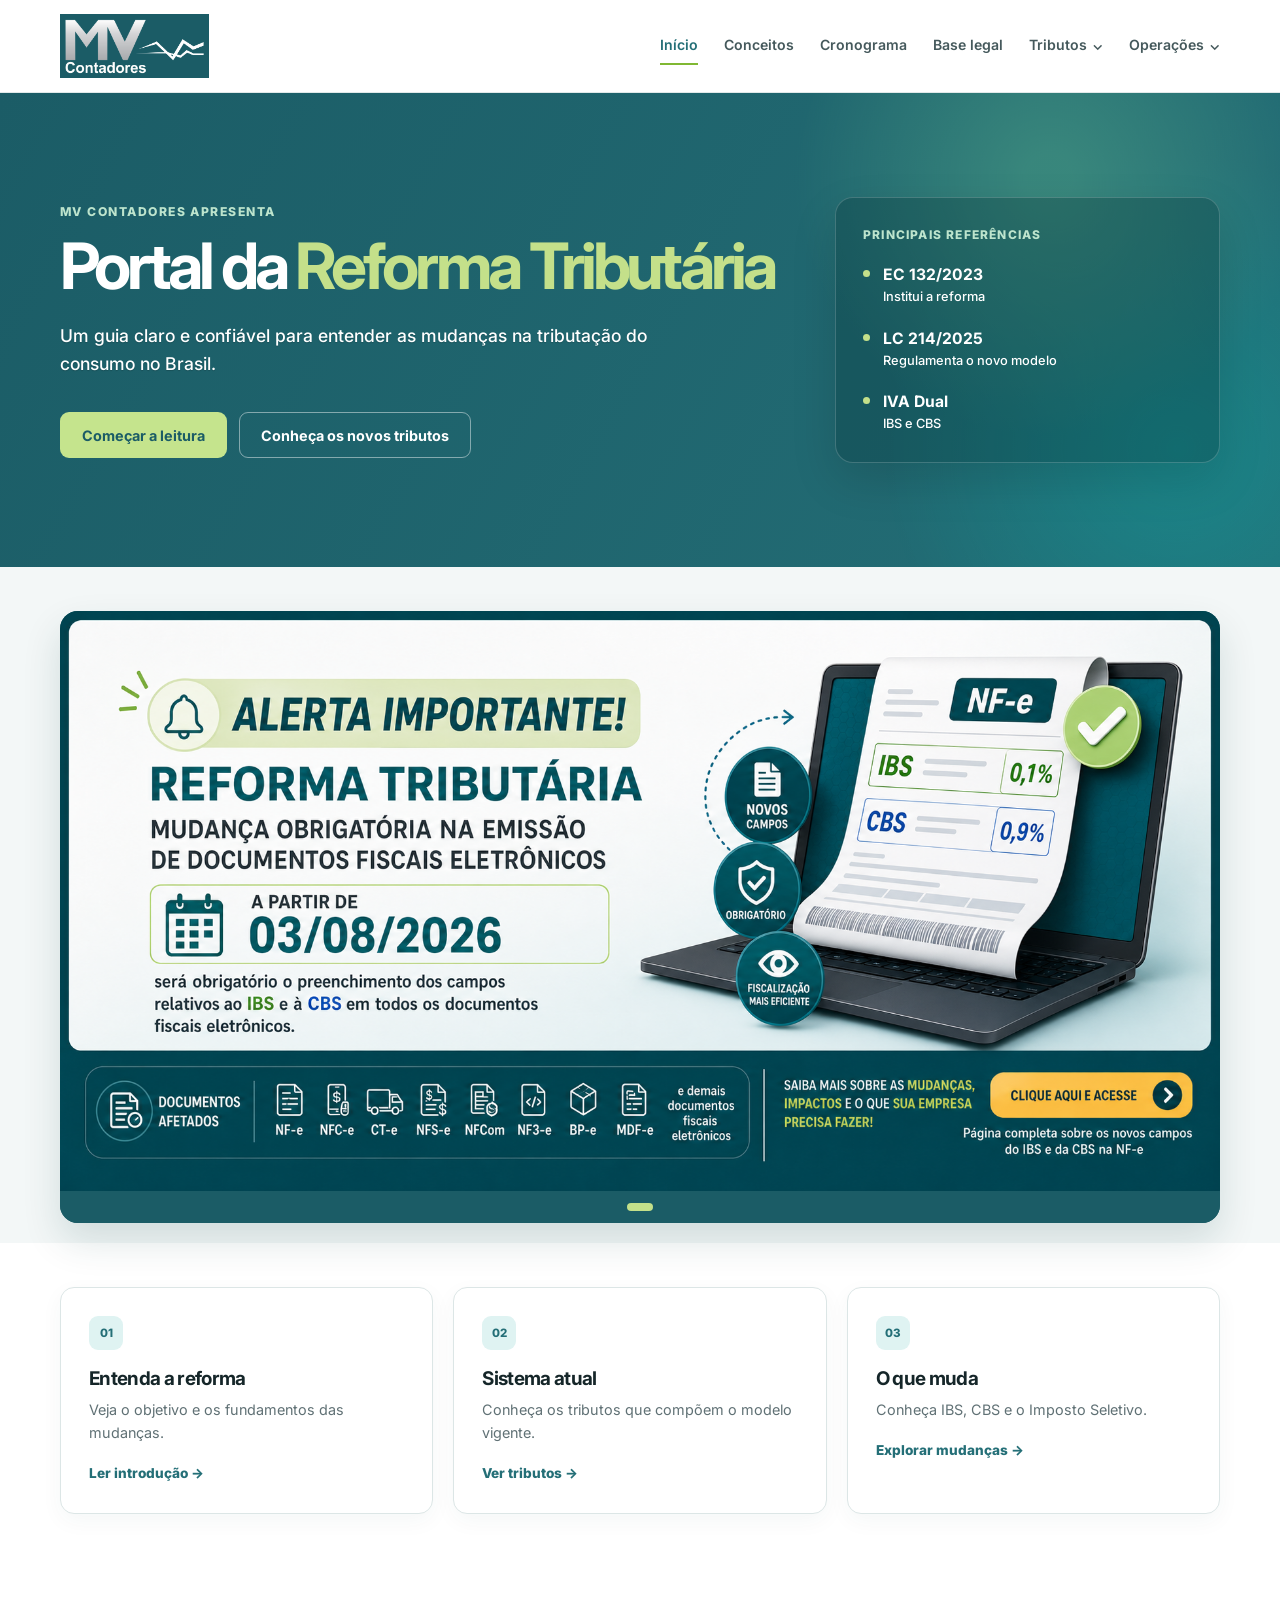
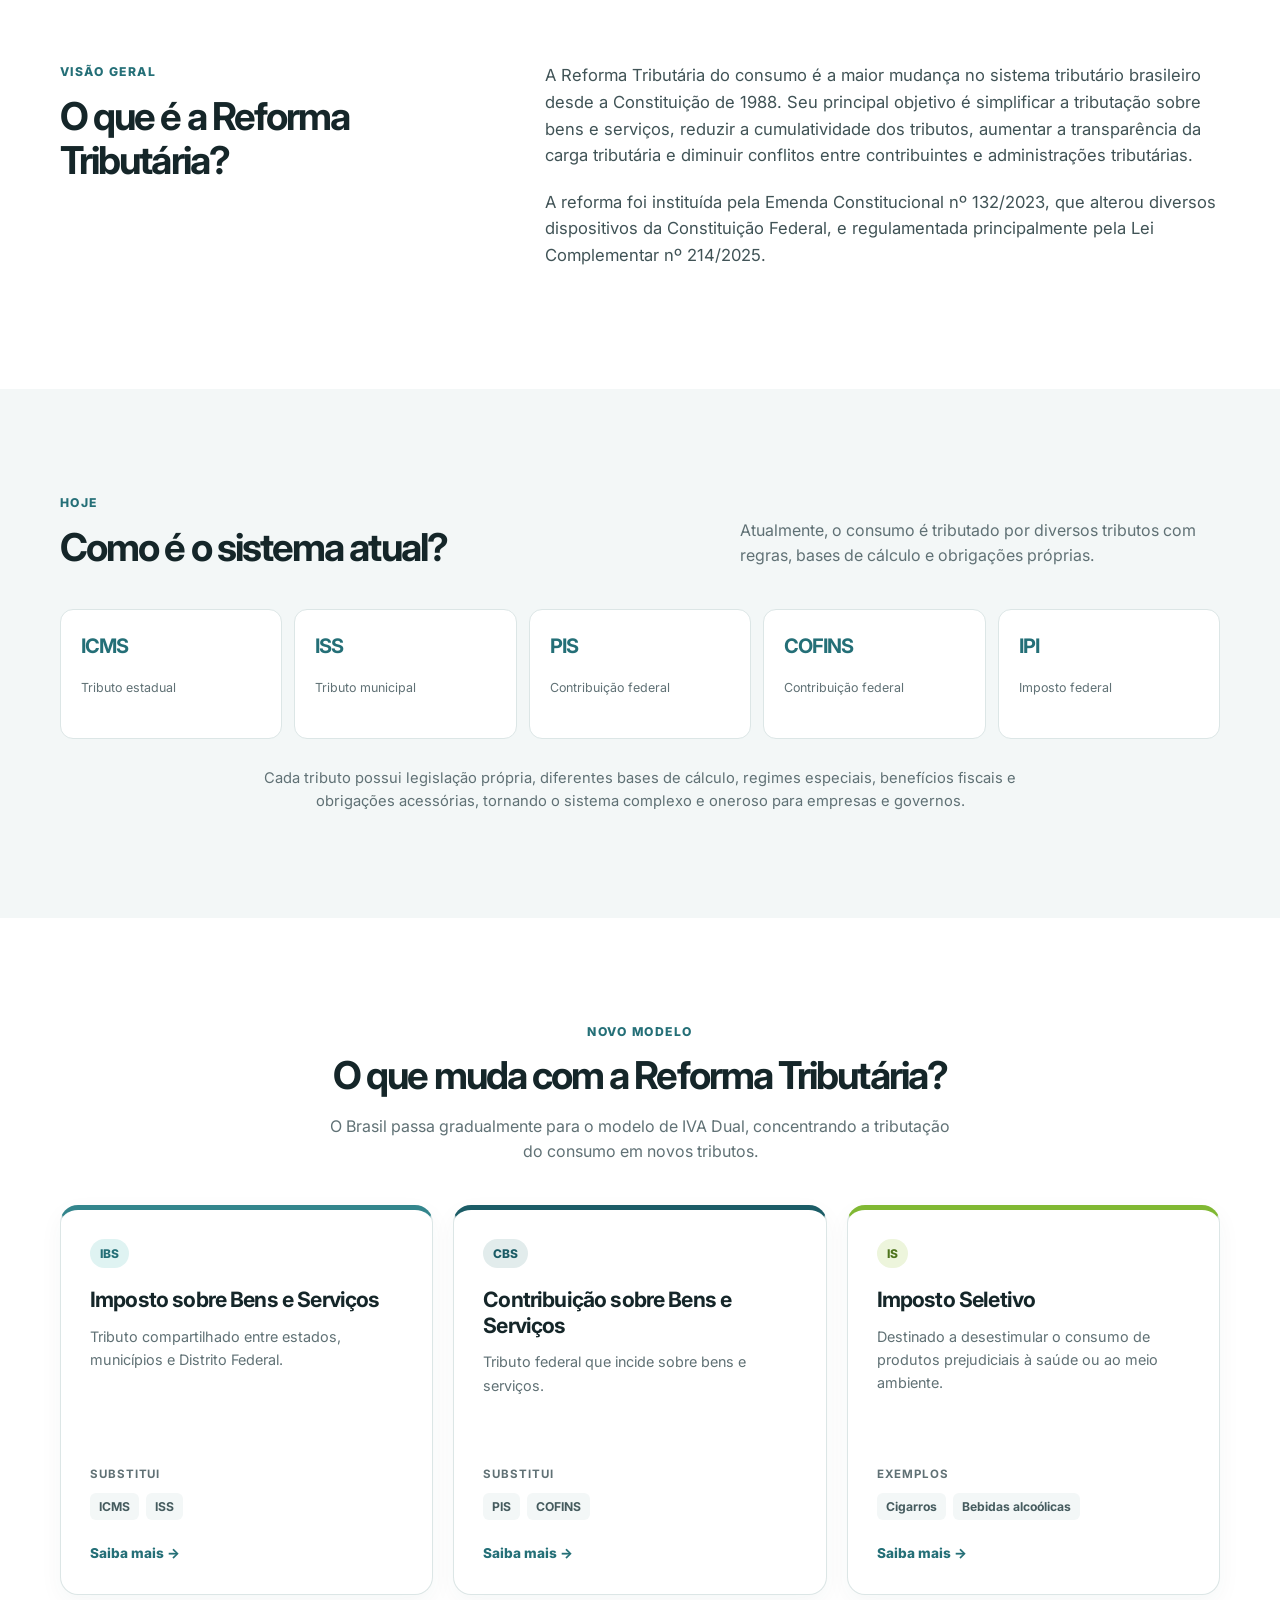
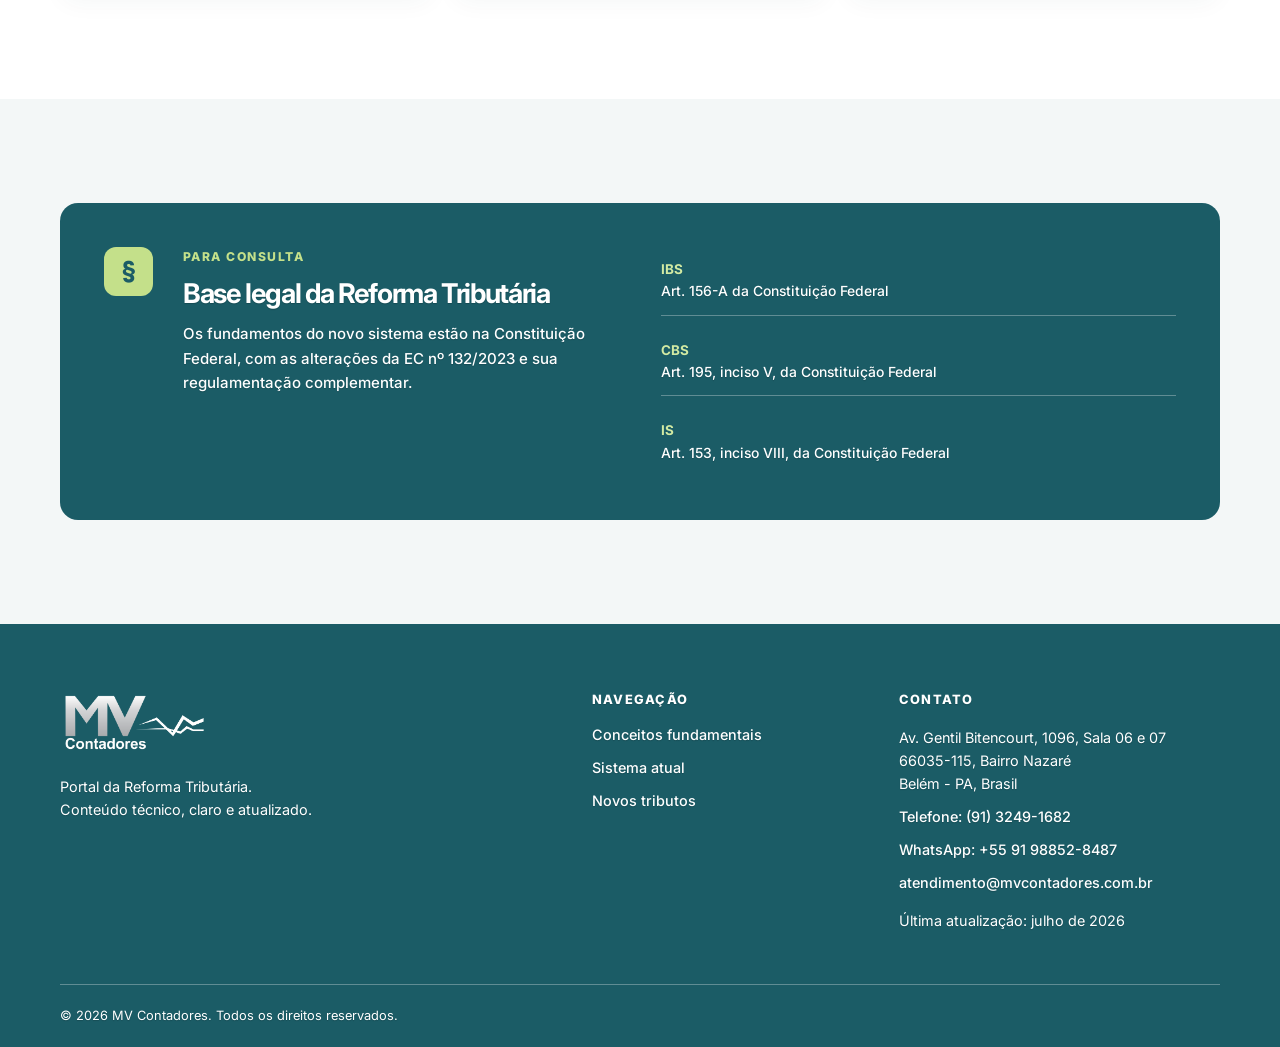
==== index.html @ e7432ac0 "Atualiza página inicial" ====
<!DOCTYPE html>
<html lang="pt-BR">
  <head>
    <meta charset="UTF-8" />
    <meta name="viewport" content="width=device-width, initial-scale=1.0" />
    <meta
      name="description"
      content="Portal da Reforma Tributária da MV Contadores."
    />
    <title>Portal da Reforma Tributária | MV Contadores</title>
    <link rel="preconnect" href="https://fonts.googleapis.com" />
    <link rel="preconnect" href="https://fonts.gstatic.com" crossorigin />
    <link
      href="https://fonts.googleapis.com/css2?family=Inter:wght@400;500;600;700;800&display=swap"
      rel="stylesheet"
    />
    <link rel="stylesheet" href="style.css" />
  </head>
  <body>
    <a class="skip-link" href="#conteudo">Pular para o conteúdo</a>

    <!-- CABEÇALHO: edite os links do menu conforme as páginas do portal. -->
    <header class="site-header">
      <div class="container header-content">
        <a class="brand" href="#inicio" aria-label="MV Contadores - Página inicial">
          <!-- LOGO: arquivo em IMG/logo-escritorio.png. -->
          <img class="brand-logo" src="IMG/logo-escritorio.png" alt="Logo do escritório" onerror="this.style.display='none';this.nextElementSibling.style.display='inline'" />
          <span class="brand-name logo-fallback">Logo do escritório</span>
        </a>

        <button class="menu-toggle" type="button" aria-expanded="false" aria-controls="main-nav">
          <span class="sr-only">Abrir menu</span>
          <span></span><span></span><span></span>
        </button>

        <!-- MENU: os links abaixo apontam para as páginas atuais do Google Sites. -->
        <nav id="main-nav" class="main-nav" aria-label="Navegação principal">
          <a class="active" href="https://sites.google.com/mvcontadores.com.br/mvreformatributria/in%C3%ADcio">Início</a>
          <a href="https://sites.google.com/mvcontadores.com.br/mvreformatributria/conceitos-fundamentais">Conceitos</a>
          <a href="https://sites.google.com/mvcontadores.com.br/mvreformatributria/cronograma-da-reforma-tribut%C3%A1ria">Cronograma</a>
          <a href="https://sites.google.com/mvcontadores.com.br/mvreformatributria/base-legal-da-reforma-tribut%C3%A1ria">Base legal</a>
          <details class="nav-dropdown">
            <summary>Tributos</summary>
            <div class="dropdown-menu">
              <a href="https://sites.google.com/mvcontadores.com.br/mvreformatributria/ibs">IBS</a>
              <a href="https://sites.google.com/mvcontadores.com.br/mvreformatributria/cbs">CBS</a>
              <a href="https://sites.google.com/mvcontadores.com.br/mvreformatributria/is">IS</a>
              <a href="https://sites.google.com/mvcontadores.com.br/mvreformatributria/base-de-c%C3%A1lculo-do-ibs-e-da-cbs">Base de cálculo</a>
              <a href="https://sites.google.com/mvcontadores.com.br/mvreformatributria/incid%C3%AAncia-e-n%C3%A3o-incid%C3%AAncia">Incidência e não incidência</a>
            </div>
          </details>
          <details class="nav-dropdown">
            <summary>Operações</summary>
            <div class="dropdown-menu">
              <a href="https://sites.google.com/mvcontadores.com.br/mvreformatributria/split-payment">Split Payment</a>
              <a href="https://sites.google.com/mvcontadores.com.br/mvreformatributria/regras-operacionais-especiais">Regras operacionais especiais</a>
              <a href="https://sites.google.com/mvcontadores.com.br/mvreformatributria/regimes-diferenciados">Regimes diferenciados</a>
              <a href="https://sites.google.com/mvcontadores.com.br/mvreformatributria/novos-elementos-nf-e">Novos elementos NF-e</a>
            </div>
          </details>
        </nav>
      </div>
    </header>

    <main id="conteudo">
      <!-- HERO: título, chamada e botões podem ser alterados aqui. -->
      <section id="inicio" class="hero">
        <div class="container hero-grid">
          <div class="hero-copy">
            <p class="eyebrow">MV Contadores apresenta</p>
            <h1>Portal da <span>Reforma Tributária</span></h1>
            <p class="hero-text">
              Um guia claro e confiável para entender as mudanças na tributação do consumo no Brasil.
            </p>
            <div class="hero-actions">
              <a class="button button-primary" href="#reforma">Começar a leitura</a>
              <a class="button button-secondary" href="#mudancas">Conheça os novos tributos</a>
            </div>
          </div>
          <aside class="hero-panel" aria-label="Informações principais">
            <p class="panel-label">Principais referências</p>
            <div class="reference-list">
              <a class="reference-item" href="https://www.planalto.gov.br/ccivil_03/constituicao/emendas/emc/emc132.htm" target="_blank" rel="noopener noreferrer"><span class="reference-dot"></span><strong>EC 132/2023</strong><small>Institui a reforma</small></a>
              <a class="reference-item" href="https://www.planalto.gov.br/ccivil_03/leis/lcp/lcp214.htm" target="_blank" rel="noopener noreferrer"><span class="reference-dot"></span><strong>LC 214/2025</strong><small>Regulamenta o novo modelo</small></a>
              <div><span class="reference-dot"></span><strong>IVA Dual</strong><small>IBS e CBS</small></div>
            </div>
          </aside>
        </div>
      </section>

      <!-- BANNERS: para adicionar um novo banner, copie o bloco .carousel-slide abaixo. -->
      <section class="banner-section" aria-label="Destaques do portal">
        <div class="container">
          <div class="banner-carousel" data-carousel>
            <div class="carousel-track">
              <a class="carousel-slide is-active" href="https://sites.google.com/mvcontadores.com.br/mvreformatributria/novos-elementos-nf-e" aria-label="Saiba mais sobre os novos elementos da NF-e">
                <img src="IMG/AlertaNFE.png" alt="Alerta importante: mudança obrigatória na emissão de documentos fiscais eletrônicos a partir de 3 de agosto de 2026." />
              </a>
            </div>
            <div class="carousel-controls" aria-label="Navegação dos banners">
              <button class="carousel-dot is-active" type="button" aria-label="Banner 1" aria-current="true"></button>
            </div>
          </div>
        </div>
      </section>

      <!-- CARDS INTRODUTÓRIOS: reutilize a classe "info-card" em novos destaques. -->
      <section class="quick-links section-sm" aria-label="Acessos rápidos">
        <div class="container cards-grid cards-grid-3">
          <a class="info-card" href="#reforma">
            <span class="card-icon">01</span><h2>Entenda a reforma</h2>
            <p>Veja o objetivo e os fundamentos das mudanças.</p><span class="card-link">Ler introdução →</span>
          </a>
          <a class="info-card" href="#sistema-atual">
            <span class="card-icon">02</span><h2>Sistema atual</h2>
            <p>Conheça os tributos que compõem o modelo vigente.</p><span class="card-link">Ver tributos →</span>
          </a>
          <a class="info-card" href="#mudancas">
            <span class="card-icon">03</span><h2>O que muda</h2>
            <p>Conheça IBS, CBS e o Imposto Seletivo.</p><span class="card-link">Explorar mudanças →</span>
          </a>
        </div>
      </section>

      <!-- SEÇÃO EDITÁVEL: texto principal de apresentação. -->
      <section id="reforma" class="section">
        <div class="container content-grid">
          <div>
            <p class="eyebrow">Visão geral</p>
            <h2>O que é a Reforma Tributária?</h2>
          </div>
          <div class="prose">
            <p>A Reforma Tributária do consumo é a maior mudança no sistema tributário brasileiro desde a Constituição de 1988. Seu principal objetivo é simplificar a tributação sobre bens e serviços, reduzir a cumulatividade dos tributos, aumentar a transparência da carga tributária e diminuir conflitos entre contribuintes e administrações tributárias.</p>
            <p>A reforma foi instituída pela Emenda Constitucional nº 132/2023, que alterou diversos dispositivos da Constituição Federal, e regulamentada principalmente pela Lei Complementar nº 214/2025.</p>
          </div>
        </div>
      </section>

      <!-- SISTEMA ATUAL: cada cartão é um componente reutilizável (.tax-card). -->
      <section id="sistema-atual" class="section section-muted">
        <div class="container">
          <div class="section-heading">
            <div><p class="eyebrow">Hoje</p><h2>Como é o sistema atual?</h2></div>
            <p>Atualmente, o consumo é tributado por diversos tributos com regras, bases de cálculo e obrigações próprias.</p>
          </div>
          <div class="tax-grid">
            <article class="tax-card"><strong>ICMS</strong><span>Tributo estadual</span></article>
            <article class="tax-card"><strong>ISS</strong><span>Tributo municipal</span></article>
            <article class="tax-card"><strong>PIS</strong><span>Contribuição federal</span></article>
            <article class="tax-card"><strong>COFINS</strong><span>Contribuição federal</span></article>
            <article class="tax-card"><strong>IPI</strong><span>Imposto federal</span></article>
          </div>
          <p class="section-note">Cada tributo possui legislação própria, diferentes bases de cálculo, regimes especiais, benefícios fiscais e obrigações acessórias, tornando o sistema complexo e oneroso para empresas e governos.</p>
        </div>
      </section>

      <!-- NOVOS TRIBUTOS: substitua os links # pelos endereços das páginas IBS, CBS e IS. -->
      <section id="mudancas" class="section">
        <div class="container">
          <div class="section-heading section-heading-centered">
            <div><p class="eyebrow">Novo modelo</p><h2>O que muda com a Reforma Tributária?</h2></div>
            <p>O Brasil passa gradualmente para o modelo de IVA Dual, concentrando a tributação do consumo em novos tributos.</p>
          </div>
          <div class="new-tax-grid">
            <a class="new-tax-card ibs" href="https://sites.google.com/mvcontadores.com.br/mvreformatributria/ibs">
              <span class="tax-tag">IBS</span><h3>Imposto sobre Bens e Serviços</h3><p>Tributo compartilhado entre estados, municípios e Distrito Federal.</p>
              <div class="replacement"><span>Substitui</span><strong>ICMS</strong><strong>ISS</strong></div><span class="card-link">Saiba mais →</span>
            </a>
            <a class="new-tax-card cbs" href="https://sites.google.com/mvcontadores.com.br/mvreformatributria/cbs">
              <span class="tax-tag">CBS</span><h3>Contribuição sobre Bens e Serviços</h3><p>Tributo federal que incide sobre bens e serviços.</p>
              <div class="replacement"><span>Substitui</span><strong>PIS</strong><strong>COFINS</strong></div><span class="card-link">Saiba mais →</span>
            </a>
            <a class="new-tax-card is" href="https://sites.google.com/mvcontadores.com.br/mvreformatributria/is">
              <span class="tax-tag">IS</span><h3>Imposto Seletivo</h3><p>Destinado a desestimular o consumo de produtos prejudiciais à saúde ou ao meio ambiente.</p>
              <div class="replacement"><span>Exemplos</span><strong>Cigarros</strong><strong>Bebidas alcoólicas</strong></div><span class="card-link">Saiba mais →</span>
            </a>
          </div>
        </div>
      </section>

      <!-- BASE LEGAL: adicione ou remova itens na lista abaixo quando necessário. -->
      <section id="base-legal" class="section section-muted">
        <div class="container legal-callout">
          <div class="legal-icon" aria-hidden="true">§</div>
          <div class="legal-copy"><p class="eyebrow">Para consulta</p><h2>Base legal da Reforma Tributária</h2><p>Os fundamentos do novo sistema estão na Constituição Federal, com as alterações da EC nº 132/2023 e sua regulamentação complementar.</p></div>
          <ul class="legal-list">
            <li><strong>IBS</strong><span>Art. 156-A da Constituição Federal</span></li>
            <li><strong>CBS</strong><span>Art. 195, inciso V, da Constituição Federal</span></li>
            <li><strong>IS</strong><span>Art. 153, inciso VIII, da Constituição Federal</span></li>
          </ul>
        </div>
      </section>
    </main>

    <footer id="contato" class="site-footer">
      <div class="container footer-content">
        <div><a class="brand brand-footer" href="#inicio"><img class="brand-logo" src="IMG/logo-escritorio.png" alt="Logo do escritório" onerror="this.style.display='none';this.nextElementSibling.style.display='inline'" /><span class="brand-name logo-fallback">Logo do escritório</span></a><p>Portal da Reforma Tributária.<br />Conteúdo técnico, claro e atualizado.</p></div>
        <div><p class="footer-title">Navegação</p><a href="#reforma">Conceitos fundamentais</a><a href="#sistema-atual">Sistema atual</a><a href="#mudancas">Novos tributos</a></div>
        <div><p class="footer-title">Contato</p><p class="footer-address">Av. Gentil Bitencourt, 1096, Sala 06 e 07<br />66035-115, Bairro Nazaré<br />Belém - PA, Brasil</p><a href="tel:+559132491682">Telefone: (91) 3249-1682</a><a href="https://wa.me/5591988528487?text=Ol%C3%A1%21%20Gostaria%20de%20falar%20com%20um%20especialista%20sobre%20os%20servi%C3%A7os%20cont%C3%A1beis%20da%20empresa." target="_blank" rel="noopener noreferrer">WhatsApp: +55 91 98852-8487</a><a href="mailto:atendimento@mvcontadores.com.br">atendimento@mvcontadores.com.br</a><p class="footer-update">Última atualização: julho de 2026</p></div>
      </div>
      <div class="container footer-bottom">© 2026 MV Contadores. Todos os direitos reservados.</div>
    </footer>

    <script>
      const toggle = document.querySelector('.menu-toggle');
      const nav = document.querySelector('.main-nav');
      toggle.addEventListener('click', () => {
        const isOpen = nav.classList.toggle('is-open');
        toggle.setAttribute('aria-expanded', isOpen);
      });

      // Menus suspensos: somente um pode ficar aberto por vez.
      const dropdowns = [...document.querySelectorAll('.nav-dropdown')];
      dropdowns.forEach((dropdown) => {
        dropdown.addEventListener('toggle', () => {
          if (!dropdown.open) return;
          dropdowns.forEach((otherDropdown) => {
            if (otherDropdown !== dropdown) otherDropdown.open = false;
          });
        });
      });
      document.addEventListener('click', (event) => {
        if (!event.target.closest('.nav-dropdown')) {
          dropdowns.forEach((dropdown) => { dropdown.open = false; });
        }
      });
      nav.querySelectorAll('.dropdown-menu a').forEach((link) => {
        link.addEventListener('click', () => {
          dropdowns.forEach((dropdown) => { dropdown.open = false; });
        });
      });

      // Carrossel: ao adicionar novos .carousel-slide, os banners alternam automaticamente.
      document.querySelectorAll('[data-carousel]').forEach((carousel) => {
        const slides = [...carousel.querySelectorAll('.carousel-slide')];
        const controls = carousel.querySelector('.carousel-controls');
        let dots = [...carousel.querySelectorAll('.carousel-dot')];
        while (dots.length < slides.length) {
          const dot = document.createElement('button');
          dot.className = 'carousel-dot';
          dot.type = 'button';
          dot.setAttribute('aria-label', `Banner ${dots.length + 1}`);
          controls.appendChild(dot);
          dots = [...carousel.querySelectorAll('.carousel-dot')];
        }
        if (slides.length < 2) return;
        let current = 0;
        const showSlide = (index) => {
          slides[current].classList.remove('is-active');
          dots[current].classList.remove('is-active');
          dots[current].removeAttribute('aria-current');
          current = index;
          slides[current].classList.add('is-active');
          dots[current].classList.add('is-active');
          dots[current].setAttribute('aria-current', 'true');
        };
        dots.forEach((dot, index) => dot.addEventListener('click', () => showSlide(index)));
        setInterval(() => showSlide((current + 1) % slides.length), 6000);
      });
    </script>
  </body>
</html>
---- style.css ----
/* =========================================================
   MV CONTADORES | PORTAL DA REFORMA TRIBUTÁRIA
   CORES: altere as variáveis abaixo para adaptar a identidade visual.
   ========================================================= */
:root {
  /* Verde-petróleo extraído do fundo da logo MV Contadores. */
  --teal-900: #1b5c66;
  --teal-800: #1b5961;
  --teal-700: #246f77;
  --teal-500: #33858c;
  --teal-100: #dff3f2;
  --green: #80b833;
  --ink: #152629;
  --muted: #607175;
  --line: #dce6e6;
  --surface: #ffffff;
  --surface-muted: #f3f7f7;
  --shadow: 0 14px 38px rgba(7, 63, 67, .10);
  --radius: 18px;
  --max-width: 1160px;
}

* { box-sizing: border-box; }
html { scroll-behavior: smooth; scroll-padding-top: 84px; }
body { margin: 0; color: var(--ink); background: var(--surface); font-family: Inter, Arial, sans-serif; line-height: 1.6; }
a { color: inherit; text-decoration: none; }
.container { width: min(calc(100% - 40px), var(--max-width)); margin-inline: auto; }
.sr-only { position: absolute; width: 1px; height: 1px; padding: 0; margin: -1px; overflow: hidden; clip: rect(0, 0, 0, 0); white-space: nowrap; border: 0; }
.skip-link { position: fixed; left: 12px; top: -50px; z-index: 100; padding: 10px 16px; color: white; background: var(--teal-900); border-radius: 8px; }
.skip-link:focus { top: 12px; }

/* Cabeçalho */
.site-header { position: sticky; top: 0; z-index: 20; border-bottom: 1px solid rgba(220,230,230,.85); background: rgba(255,255,255,.94); backdrop-filter: blur(14px); }
.header-content { display: flex; min-height: 92px; align-items: center; justify-content: space-between; gap: 24px; }
.brand { display: inline-flex; align-items: center; gap: 10px; color: var(--teal-900); font-size: 1.05rem; letter-spacing: -.03em; white-space: nowrap; }
.brand-mark { display: grid; width: 36px; height: 36px; place-items: center; border-radius: 10px; color: white; background: linear-gradient(135deg, var(--teal-700), var(--teal-900)); font-size: .78rem; font-weight: 800; letter-spacing: -.08em; }
.brand-name strong { font-weight: 800; }
/* LOGO: coloque logo-escritorio.png na mesma pasta deste arquivo. */
.brand-logo { display: block; width: 188px; height: 64px; object-fit: contain; object-position: left center; }
.logo-fallback { display: none; font-weight: 700; }
.main-nav { display: flex; align-items: center; gap: 26px; font-size: .88rem; font-weight: 600; color: #45595c; }
.main-nav a { padding: 7px 0; border-bottom: 2px solid transparent; transition: color .2s, border-color .2s; }
.main-nav a:hover, .main-nav a.active { color: var(--teal-700); border-color: var(--green); }
.nav-dropdown { position: relative; }.nav-dropdown summary { padding: 7px 0; cursor: pointer; list-style: none; border-bottom: 2px solid transparent; }.nav-dropdown summary::-webkit-details-marker { display: none; }.nav-dropdown summary::after { content: "⌄"; margin-left: 5px; font-size: .9rem; }.nav-dropdown[open] summary, .nav-dropdown summary:hover { color: var(--teal-700); border-color: var(--green); }.dropdown-menu { position: absolute; top: calc(100% + 11px); right: 0; display: grid; min-width: 240px; padding: 9px; border: 1px solid var(--line); border-radius: 12px; background: white; box-shadow: var(--shadow); }.dropdown-menu a { padding: 9px 11px; border: 0; border-radius: 7px; font-size: .82rem; white-space: nowrap; }.dropdown-menu a:hover { background: var(--surface-muted); }
.menu-toggle { display: none; border: 0; background: none; cursor: pointer; }

/* Hero */
.hero { position: relative; overflow: hidden; color: white; background: linear-gradient(120deg, var(--teal-900), var(--teal-700)); }
.hero::after { content: ""; position: absolute; inset: 0; pointer-events: none; opacity: .35; background: radial-gradient(circle at 82% 18%, #65bd90 0 2%, transparent 23%), radial-gradient(circle at 92% 75%, #0bb0ab 0, transparent 24%); }
.hero-grid { position: relative; z-index: 1; display: grid; grid-template-columns: 1.3fr .7fr; align-items: center; gap: 60px; padding-block: 104px; }
.eyebrow { margin: 0 0 12px; color: var(--teal-700); font-size: .76rem; font-weight: 800; letter-spacing: .12em; text-transform: uppercase; }
.hero .eyebrow { color: #bde4cd; }
h1, h2, h3, p { margin-top: 0; }
h1 { max-width: 760px; margin-bottom: 22px; font-size: clamp(2.6rem, 5vw, 4.65rem); line-height: 1.04; letter-spacing: -.065em; }
h1 span { color: #c4e08a; }
h2 { margin-bottom: 0; font-size: clamp(1.8rem, 3vw, 2.7rem); line-height: 1.15; letter-spacing: -.05em; }
.hero-text { max-width: 650px; margin-bottom: 34px; color: #d6eeee; font-size: 1.1rem; }
.hero-actions { display: flex; flex-wrap: wrap; gap: 12px; }
.button { display: inline-flex; align-items: center; justify-content: center; min-height: 46px; padding: 0 21px; border: 1px solid transparent; border-radius: 9px; font-size: .9rem; font-weight: 700; transition: transform .2s, background .2s; }
.button:hover { transform: translateY(-2px); }
.button-primary { color: var(--teal-900); background: #c5e48d; }
.button-primary:hover { background: #d5eda9; }
.button-secondary { color: white; border-color: rgba(255,255,255,.45); }
.button-secondary:hover { background: rgba(255,255,255,.12); }
.hero-panel { padding: 27px; border: 1px solid rgba(255,255,255,.18); border-radius: var(--radius); background: rgba(2,45,48,.28); box-shadow: 0 18px 45px rgba(0,0,0,.13); }
.panel-label { margin-bottom: 18px; color: #bde4cd; font-size: .75rem; font-weight: 800; letter-spacing: .1em; text-transform: uppercase; }
.reference-list { display: grid; gap: 18px; }
.reference-list > * { position: relative; display: grid; grid-template-columns: 10px 1fr; column-gap: 10px; border-radius: 6px; transition: background .2s; }
.reference-list a:hover, .reference-list a:focus-visible { background: rgba(255,255,255,.10); outline: none; }
.reference-list strong, .reference-list small { grid-column: 2; }
.reference-list strong { font-size: .98rem; }.reference-list small { color: #cae6e4; font-size: .8rem; }.reference-dot { width: 7px; height: 7px; margin-top: 8px; border-radius: 50%; background: #c4e08a; }

/* Banners da página inicial: novos banners usam a mesma estrutura .carousel-slide. */
.banner-section { padding: 44px 0 20px; background: var(--surface-muted); }
.banner-carousel { overflow: hidden; border-radius: var(--radius); background: var(--teal-900); box-shadow: 0 18px 38px rgba(7,63,67,.14); }
.carousel-track { position: relative; min-height: 200px; }
.carousel-slide { position: absolute; inset: 0; display: block; opacity: 0; pointer-events: none; transform: scale(1.015); transition: opacity .45s ease, transform .45s ease; }
.carousel-slide.is-active { position: relative; opacity: 1; pointer-events: auto; transform: scale(1); }
.carousel-slide img { display: block; width: 100%; aspect-ratio: 2 / 1; object-fit: cover; object-position: center; }
.carousel-slide:focus-visible { outline: 4px solid var(--green); outline-offset: -4px; }
.carousel-controls { display: flex; justify-content: center; gap: 8px; padding: 12px; background: var(--teal-900); }
.carousel-dot { width: 8px; height: 8px; padding: 0; border: 0; border-radius: 50%; background: rgba(255,255,255,.48); cursor: pointer; transition: width .2s, background .2s; }
.carousel-dot.is-active { width: 26px; border-radius: 99px; background: #c4e08a; }

/* Componentes reutilizáveis */
.section { padding-block: 104px; }.section-sm { padding-block: 44px; }.section-muted { background: var(--surface-muted); }
.cards-grid { display: grid; gap: 20px; }.cards-grid-3 { grid-template-columns: repeat(3, 1fr); }
.info-card { padding: 28px; border: 1px solid var(--line); border-radius: 14px; background: white; box-shadow: 0 7px 22px rgba(7,63,67,.045); transition: transform .2s, box-shadow .2s, border-color .2s; }
.info-card:hover { border-color: #a9d5d3; box-shadow: var(--shadow); transform: translateY(-4px); }
.card-icon { display: inline-grid; width: 34px; height: 34px; place-items: center; margin-bottom: 18px; border-radius: 9px; color: var(--teal-700); background: var(--teal-100); font-size: .72rem; font-weight: 800; }
.info-card h2 { margin-bottom: 8px; font-size: 1.18rem; letter-spacing: -.035em; }.info-card p { margin-bottom: 16px; color: var(--muted); font-size: .9rem; }.card-link { color: var(--teal-700); font-size: .85rem; font-weight: 800; }
.content-grid { display: grid; grid-template-columns: .75fr 1.25fr; gap: 80px; }.prose { max-width: 720px; color: #405356; font-size: 1.04rem; }.prose p + p { margin-top: 20px; }
.section-heading { display: flex; justify-content: space-between; align-items: end; gap: 60px; margin-bottom: 40px; }.section-heading > p { max-width: 480px; margin: 0; color: var(--muted); }.section-heading-centered { align-items: center; flex-direction: column; gap: 16px; text-align: center; }.section-heading-centered > p { max-width: 640px; }
.tax-grid { display: grid; grid-template-columns: repeat(5, 1fr); gap: 12px; }.tax-card { min-height: 130px; padding: 20px; border: 1px solid var(--line); border-radius: 13px; background: white; }.tax-card strong { display: block; margin-bottom: 12px; color: var(--teal-700); font-size: 1.25rem; letter-spacing: -.05em; }.tax-card span { color: var(--muted); font-size: .78rem; }.section-note { max-width: 800px; margin: 28px auto 0; color: var(--muted); text-align: center; font-size: .92rem; }
.new-tax-grid { display: grid; grid-template-columns: repeat(3, 1fr); gap: 20px; }.new-tax-card { display: flex; min-height: 390px; flex-direction: column; padding: 29px; border: 1px solid var(--line); border-top: 5px solid var(--teal-500); border-radius: var(--radius); background: white; box-shadow: 0 8px 25px rgba(7,63,67,.045); transition: transform .2s, box-shadow .2s; }.new-tax-card:hover { box-shadow: var(--shadow); transform: translateY(-5px); }.new-tax-card.cbs { border-top-color: var(--teal-900); }.new-tax-card.is { border-top-color: var(--green); }.tax-tag { width: max-content; padding: 5px 10px; border-radius: 99px; color: var(--teal-700); background: var(--teal-100); font-size: .75rem; font-weight: 800; }.cbs .tax-tag { color: var(--teal-900); background: #e2ecec; }.is .tax-tag { color: #4e741d; background: #edf5dc; }.new-tax-card h3 { margin: 19px 0 12px; font-size: 1.32rem; line-height: 1.22; letter-spacing: -.04em; }.new-tax-card p { color: var(--muted); font-size: .9rem; }.replacement { display: flex; flex-wrap: wrap; gap: 7px; align-items: center; margin: auto 0 23px; }.replacement span { width: 100%; margin-bottom: 2px; color: var(--muted); font-size: .72rem; font-weight: 700; text-transform: uppercase; letter-spacing: .08em; }.replacement strong { padding: 4px 9px; border-radius: 6px; color: #455b5e; background: var(--surface-muted); font-size: .76rem; }
.legal-callout { display: grid; grid-template-columns: auto 1fr 1.15fr; gap: 30px; align-items: start; padding: 44px; border-radius: var(--radius); color: white; background: var(--teal-900); }.legal-icon { display: grid; width: 49px; height: 49px; place-items: center; border-radius: 12px; color: var(--teal-900); background: #c4e08a; font-size: 1.55rem; font-weight: 800; }.legal-copy .eyebrow { color: #c4e08a; }.legal-copy h2 { font-size: 1.7rem; }.legal-copy p:last-child { margin: 13px 0 0; color: #c8e2e1; font-size: .9rem; }.legal-list { display: grid; gap: 12px; padding: 0; margin: 0; list-style: none; }.legal-list li { padding: 12px 0; border-bottom: 1px solid rgba(255,255,255,.17); }.legal-list li:last-child { border-bottom: 0; }.legal-list strong, .legal-list span { display: block; }.legal-list strong { color: #d2eaa3; font-size: .8rem; }.legal-list span { color: #d9eeee; font-size: .83rem; }

/* Rodapé */
.site-footer { padding-top: 66px; color: #d4e5e6; background: var(--teal-900); font-size: .86rem; }.footer-content { display: grid; grid-template-columns: 1.5fr .8fr 1fr; gap: 50px; padding-bottom: 52px; }.brand-footer { color: white; }.site-footer .brand-mark { background: var(--teal-700); }.footer-content p { margin: 15px 0 0; }.footer-content a:not(.brand) { display: block; margin-top: 10px; transition: color .2s; }.footer-content a:hover { color: #d2eaa3; }.footer-title { margin: 0 0 12px !important; color: white; font-size: .78rem; font-weight: 800; letter-spacing: .1em; text-transform: uppercase; }.footer-update { color: #c1d8d9; }.footer-bottom { padding: 21px 0; border-top: 1px solid rgba(255,255,255,.20); color: #c1d8d9; font-size: .76rem; }
.site-footer .brand-logo { filter: none; }

/* Contraste reforçado para leitura nos fundos verde-petróleo. */
.hero-text { color: #fff; font-weight: 500; text-shadow: 0 1px 1px rgba(0,0,0,.16); }
.reference-list small { color: #fff; font-weight: 500; }
.legal-copy h2 { color: #fff; text-shadow: 0 1px 1px rgba(0,0,0,.18); }
.legal-copy p:last-child { color: #fff; font-size: .94rem; font-weight: 500; text-shadow: 0 1px 1px rgba(0,0,0,.16); }
.legal-list li { border-color: rgba(255,255,255,.30); }
.legal-list strong { font-size: .84rem; }
.legal-list span { color: #fff; font-size: .87rem; font-weight: 500; text-shadow: 0 1px 1px rgba(0,0,0,.16); }
.site-footer { color: #fff; font-size: .9rem; text-shadow: 0 1px 1px rgba(0,0,0,.16); }
.footer-content a:not(.brand) { font-weight: 500; }
.footer-title { font-size: .8rem; }
.footer-update, .footer-bottom { color: #fff; }
.footer-bottom { border-color: rgba(255,255,255,.30); font-size: .8rem; }

@media (max-width: 800px) {
  .menu-toggle { display: grid; gap: 4px; padding: 8px; }.menu-toggle span:not(.sr-only) { width: 22px; height: 2px; background: var(--teal-900); }
  .main-nav { position: absolute; top: 92px; left: 0; right: 0; display: none; align-items: stretch; flex-direction: column; gap: 0; padding: 12px 20px 20px; border-bottom: 1px solid var(--line); background: white; }.main-nav.is-open { display: flex; }.main-nav a { padding: 11px 0; }.nav-dropdown summary { padding: 11px 0; }.dropdown-menu { position: static; min-width: 0; margin: 0 0 5px; box-shadow: none; }.dropdown-menu a { padding: 9px 11px; }
  .hero-grid, .content-grid { grid-template-columns: 1fr; gap: 42px; }.hero-grid { padding-block: 72px; }.carousel-slide img { aspect-ratio: 16 / 9; object-position: 59% center; }.cards-grid-3, .new-tax-grid { grid-template-columns: 1fr; }.tax-grid { grid-template-columns: repeat(2, 1fr); }.section-heading { align-items: start; flex-direction: column; gap: 16px; }.section-heading-centered { align-items: center; }.legal-callout { grid-template-columns: auto 1fr; }.legal-list { grid-column: 1 / -1; }.footer-content { grid-template-columns: 1fr 1fr; }
}
@media (max-width: 500px) {
  .container { width: min(calc(100% - 28px), var(--max-width)); }.brand-logo { width: 150px; height: 54px; }.section { padding-block: 68px; }.section-sm { padding-block: 28px; }.hero-grid { padding-block: 60px; }.hero-panel, .legal-callout { padding: 25px; }.tax-grid, .footer-content { grid-template-columns: 1fr; }.legal-callout { grid-template-columns: 1fr; gap: 20px; }.legal-list { grid-column: auto; }.new-tax-card { min-height: 0; }
}
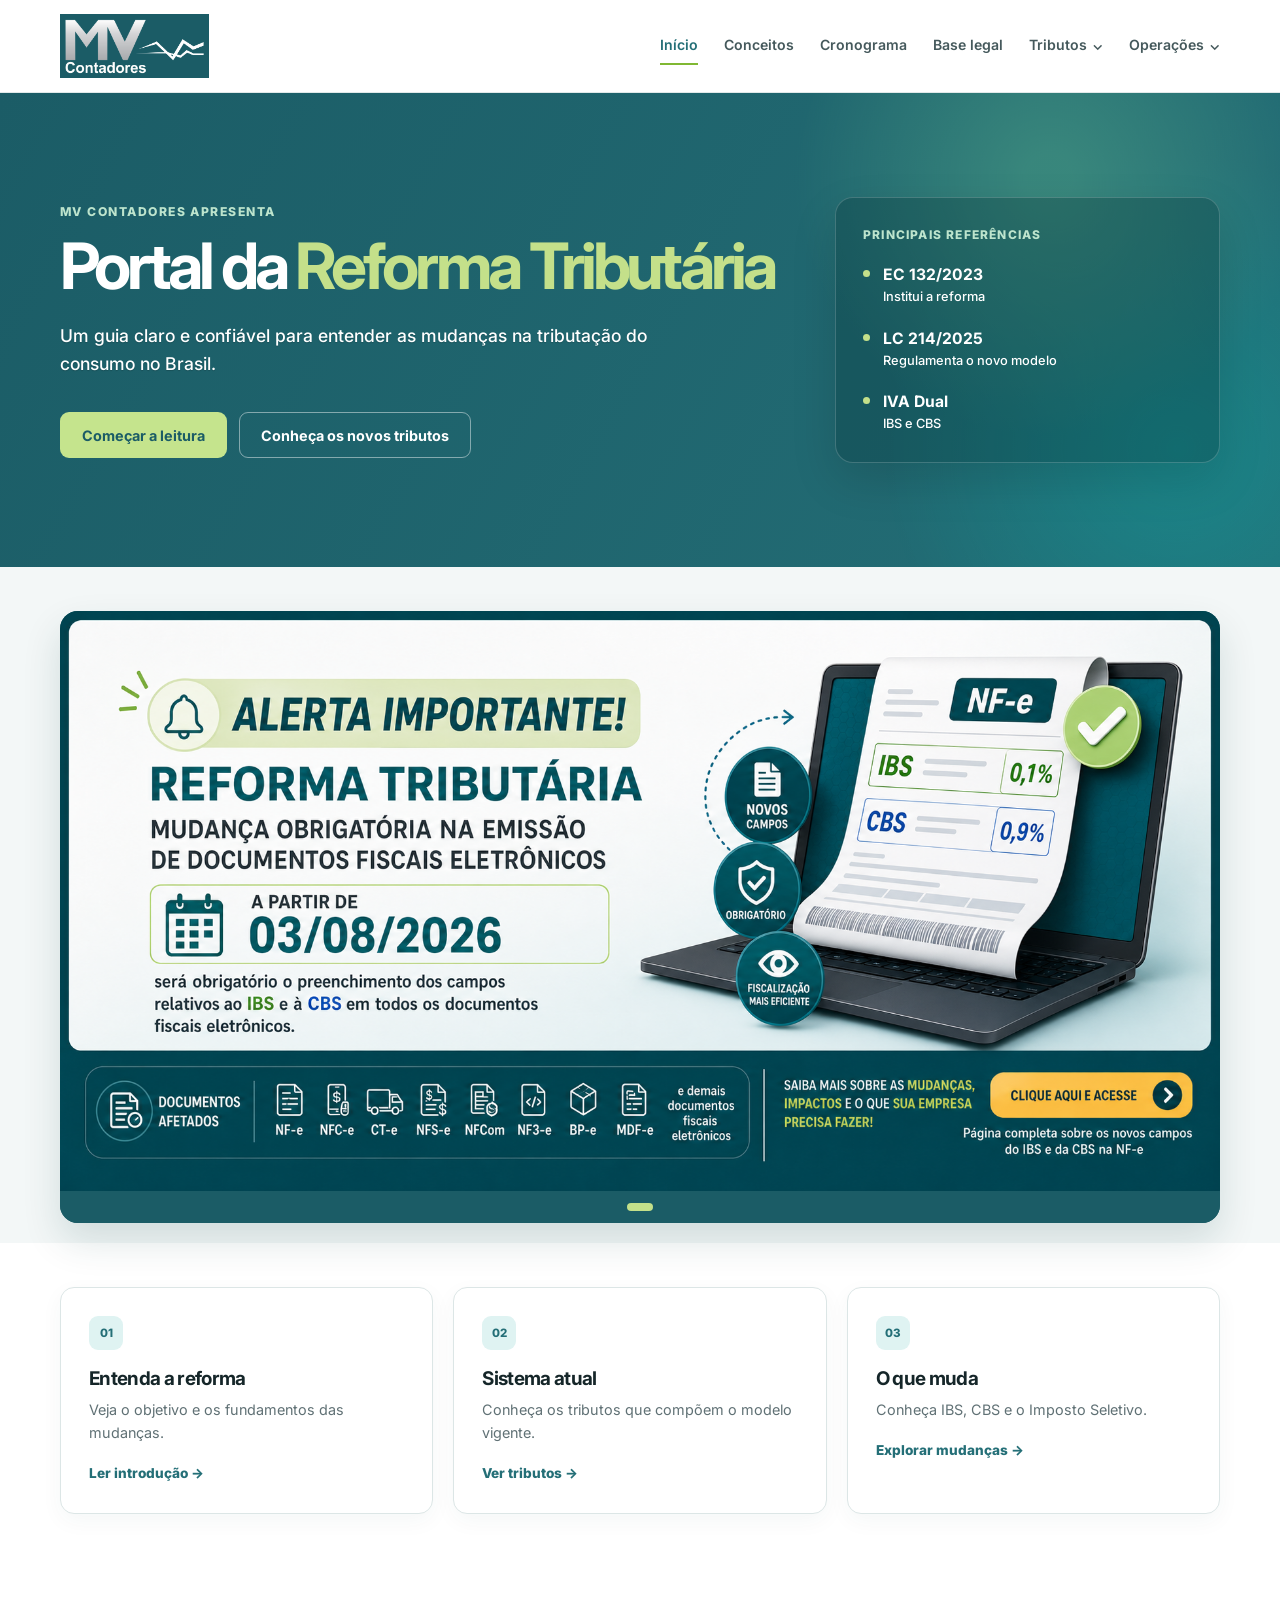
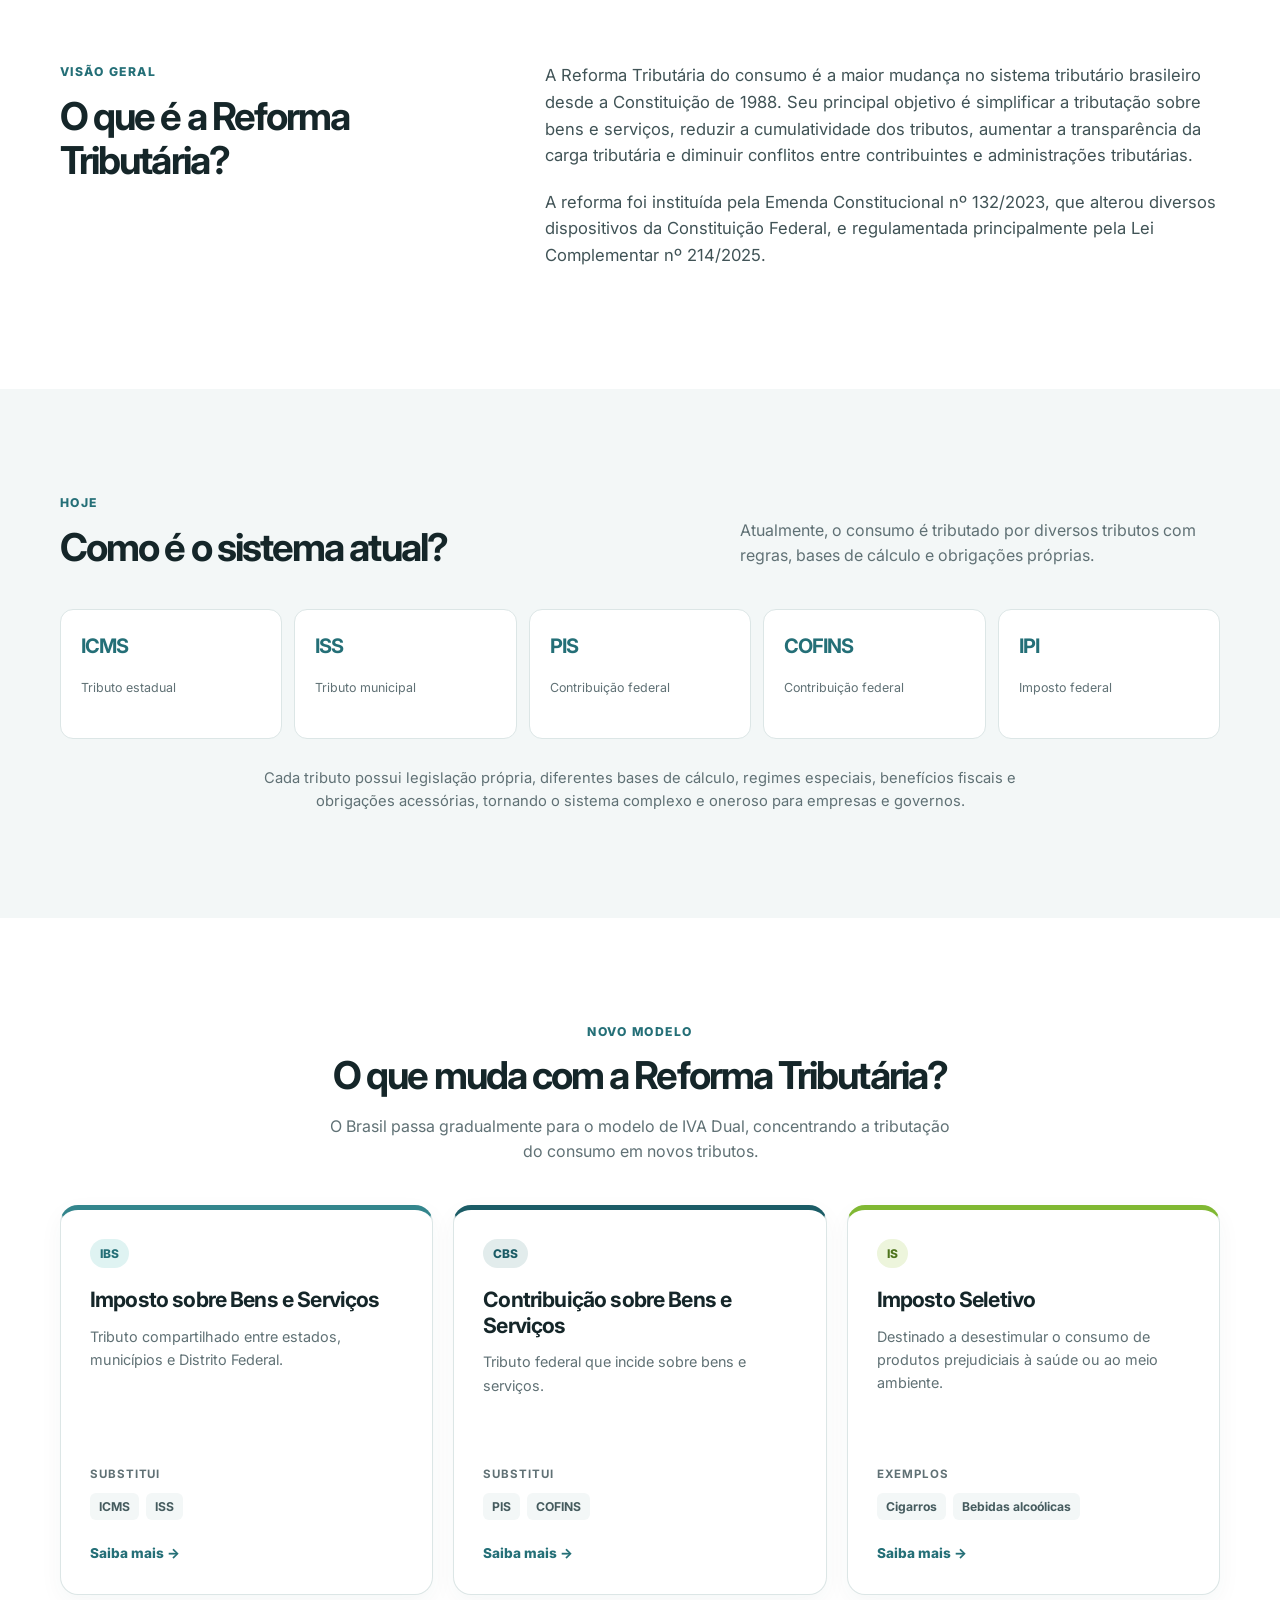
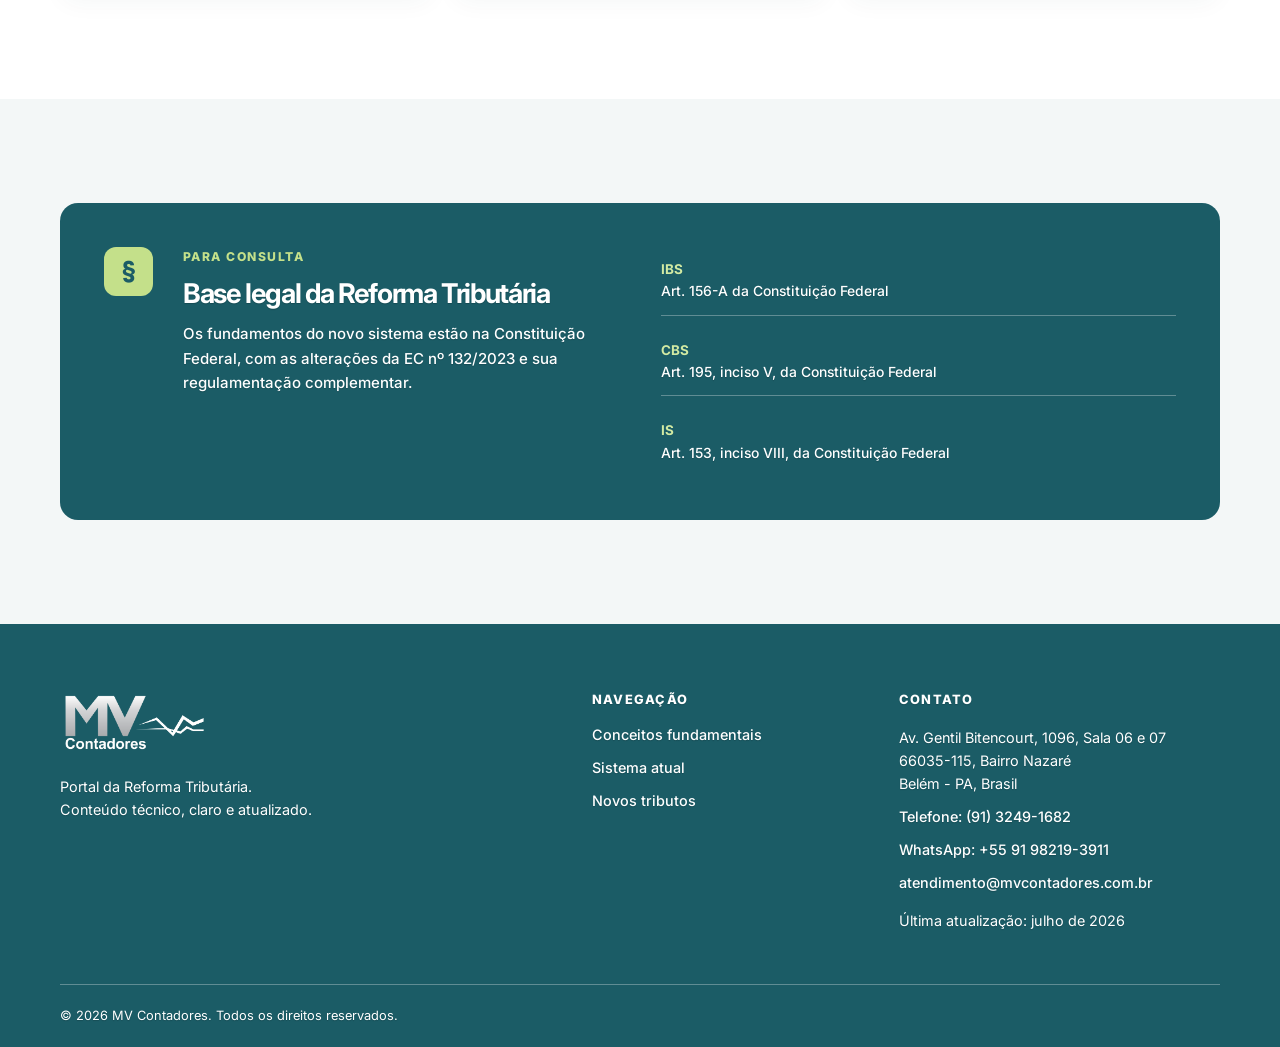
==== commit 6681d5f2: "Atualiza página inicial" ====
--- a/index.html
+++ b/index.html
@@ -36,7 +36,7 @@
         <!-- MENU: os links abaixo apontam para as páginas atuais do Google Sites. -->
         <nav id="main-nav" class="main-nav" aria-label="Navegação principal">
           <a class="active" href="https://sites.google.com/mvcontadores.com.br/mvreformatributria/in%C3%ADcio">Início</a>
-          <a href="https://sites.google.com/mvcontadores.com.br/mvreformatributria/conceitos-fundamentais">Conceitos</a>
+          <a href="conceitos.html">Conceitos</a>
           <a href="https://sites.google.com/mvcontadores.com.br/mvreformatributria/cronograma-da-reforma-tribut%C3%A1ria">Cronograma</a>
           <a href="https://sites.google.com/mvcontadores.com.br/mvreformatributria/base-legal-da-reforma-tribut%C3%A1ria">Base legal</a>
           <details class="nav-dropdown">
@@ -196,7 +196,7 @@
       <div class="container footer-content">
         <div><a class="brand brand-footer" href="#inicio"><img class="brand-logo" src="IMG/logo-escritorio.png" alt="Logo do escritório" onerror="this.style.display='none';this.nextElementSibling.style.display='inline'" /><span class="brand-name logo-fallback">Logo do escritório</span></a><p>Portal da Reforma Tributária.<br />Conteúdo técnico, claro e atualizado.</p></div>
         <div><p class="footer-title">Navegação</p><a href="#reforma">Conceitos fundamentais</a><a href="#sistema-atual">Sistema atual</a><a href="#mudancas">Novos tributos</a></div>
-        <div><p class="footer-title">Contato</p><p class="footer-address">Av. Gentil Bitencourt, 1096, Sala 06 e 07<br />66035-115, Bairro Nazaré<br />Belém - PA, Brasil</p><a href="tel:+559132491682">Telefone: (91) 3249-1682</a><a href="https://wa.me/5591988528487?text=Ol%C3%A1%21%20Gostaria%20de%20falar%20com%20um%20especialista%20sobre%20os%20servi%C3%A7os%20cont%C3%A1beis%20da%20empresa." target="_blank" rel="noopener noreferrer">WhatsApp: +55 91 98852-8487</a><a href="mailto:atendimento@mvcontadores.com.br">atendimento@mvcontadores.com.br</a><p class="footer-update">Última atualização: julho de 2026</p></div>
+        <div><p class="footer-title">Contato</p><p class="footer-address">Av. Gentil Bitencourt, 1096, Sala 06 e 07<br />66035-115, Bairro Nazaré<br />Belém - PA, Brasil</p><a href="tel:+559132491682">Telefone: (91) 3249-1682</a><a href="https://wa.me/5591982193911?text=Ol%C3%A1%21%20Gostaria%20de%20falar%20com%20um%20especialista%20sobre%20os%20servi%C3%A7os%20cont%C3%A1beis%20da%20empresa." target="_blank" rel="noopener noreferrer">WhatsApp: +55 91 98219-3911</a><a href="mailto:atendimento@mvcontadores.com.br">atendimento@mvcontadores.com.br</a><p class="footer-update">Última atualização: julho de 2026</p></div>
       </div>
       <div class="container footer-bottom">© 2026 MV Contadores. Todos os direitos reservados.</div>
     </footer>
--- a/style.css
+++ b/style.css
@@ -113,6 +113,13 @@
 .footer-update, .footer-bottom { color: #fff; }
 .footer-bottom { border-color: rgba(255,255,255,.30); font-size: .8rem; }
 
+/* Página interna: Conceitos fundamentais */
+.page-hero { padding: 72px 0 78px; color: white; background: linear-gradient(120deg, var(--teal-900), var(--teal-700)); }
+.page-hero .eyebrow { color: #c4e08a; }.breadcrumb { margin: 0 0 20px; color: #e5f1f1; font-size: .85rem; }.breadcrumb a { text-decoration: underline; text-underline-offset: 3px; }.breadcrumb span { margin: 0 8px; opacity: .7; }.page-hero h1 { margin-bottom: 16px; font-size: clamp(2.5rem, 5vw, 4rem); }.page-hero h1 span { color: #c4e08a; }.page-hero > .container > p:last-child { max-width: 650px; margin-bottom: 0; color: #fff; font-size: 1.08rem; font-weight: 500; }
+.concepts-layout { padding-block: 68px 100px; }.concepts-grid { display: grid; grid-template-columns: 250px minmax(0, 1fr); align-items: start; gap: 72px; }.concepts-index { position: sticky; top: 116px; padding: 20px; border: 1px solid var(--line); border-radius: 13px; background: var(--surface-muted); }.concepts-index p { margin-bottom: 10px; color: var(--teal-900); font-size: .76rem; font-weight: 800; letter-spacing: .1em; text-transform: uppercase; }.concepts-index a { display: block; padding: 9px 0; color: #405356; font-size: .86rem; font-weight: 600; }.concepts-index a:hover { color: var(--teal-700); }.article-content { max-width: 825px; }.article-intro { margin: 0 0 56px; padding: 26px; border-left: 4px solid #c4e08a; border-radius: 0 12px 12px 0; color: #355054; background: var(--surface-muted); font-size: 1.04rem; }.concept-section { scroll-margin-top: 116px; padding-bottom: 64px; margin-bottom: 64px; border-bottom: 1px solid var(--line); }.concept-section:last-child { padding-bottom: 0; margin-bottom: 0; border: 0; }.concept-section h2 { margin-bottom: 23px; font-size: 2rem; }.concept-section > p { color: #405356; }.legal-inline { display: flex; gap: 12px; align-items: center; margin: 25px 0; padding: 13px 16px; border-radius: 9px; color: #31585d; background: #e4f3f2; font-size: .88rem; }.legal-inline strong { color: var(--teal-900); }.definition-grid, .subjects-grid { display: grid; grid-template-columns: repeat(2, 1fr); gap: 15px; margin: 27px 0; }.definition-grid article, .subjects-grid article { padding: 22px; border: 1px solid var(--line); border-radius: 13px; background: white; }.definition-grid h3, .subjects-grid h3, .numbered-list h3 { margin-bottom: 8px; color: var(--teal-900); font-size: 1rem; }.definition-grid p, .subjects-grid p, .numbered-list p { margin: 0; color: var(--muted); font-size: .88rem; }.feature-list { display: grid; gap: 14px; padding: 0; margin: 27px 0; list-style: none; }.feature-list li { position: relative; padding-left: 25px; color: #405356; }.feature-list li::before { content: "✓"; position: absolute; left: 0; color: var(--teal-700); font-weight: 800; }.numbered-list { display: grid; gap: 13px; margin: 28px 0; }.numbered-list article { display: grid; grid-template-columns: 43px 1fr; gap: 16px; padding: 20px; border-radius: 13px; background: var(--surface-muted); }.numbered-list > article > span { display: grid; width: 38px; height: 38px; place-items: center; border-radius: 50%; color: var(--teal-900); background: #c4e08a; font-size: .76rem; font-weight: 800; }.article-summary { margin-top: 28px; padding: 25px; border-radius: 14px; color: white; background: var(--teal-900); }.article-summary strong { color: #c4e08a; font-size: .8rem; text-transform: uppercase; letter-spacing: .1em; }.article-summary p { margin: 10px 0 0; font-weight: 500; }
+@media (max-width: 800px) { .page-hero { padding-block: 52px; }.concepts-grid { grid-template-columns: 1fr; gap: 35px; }.concepts-index { position: static; display: grid; grid-template-columns: repeat(2, 1fr); gap: 0 16px; }.concepts-index p { grid-column: 1 / -1; }.definition-grid, .subjects-grid { grid-template-columns: 1fr; } }
+@media (max-width: 500px) { .concepts-layout { padding-block: 45px 70px; }.concepts-index { grid-template-columns: 1fr; }.article-intro { padding: 20px; }.legal-inline { align-items: flex-start; flex-direction: column; gap: 4px; }.concept-section h2 { font-size: 1.7rem; } }
+
 @media (max-width: 800px) {
   .menu-toggle { display: grid; gap: 4px; padding: 8px; }.menu-toggle span:not(.sr-only) { width: 22px; height: 2px; background: var(--teal-900); }
   .main-nav { position: absolute; top: 92px; left: 0; right: 0; display: none; align-items: stretch; flex-direction: column; gap: 0; padding: 12px 20px 20px; border-bottom: 1px solid var(--line); background: white; }.main-nav.is-open { display: flex; }.main-nav a { padding: 11px 0; }.nav-dropdown summary { padding: 11px 0; }.dropdown-menu { position: static; min-width: 0; margin: 0 0 5px; box-shadow: none; }.dropdown-menu a { padding: 9px 11px; }
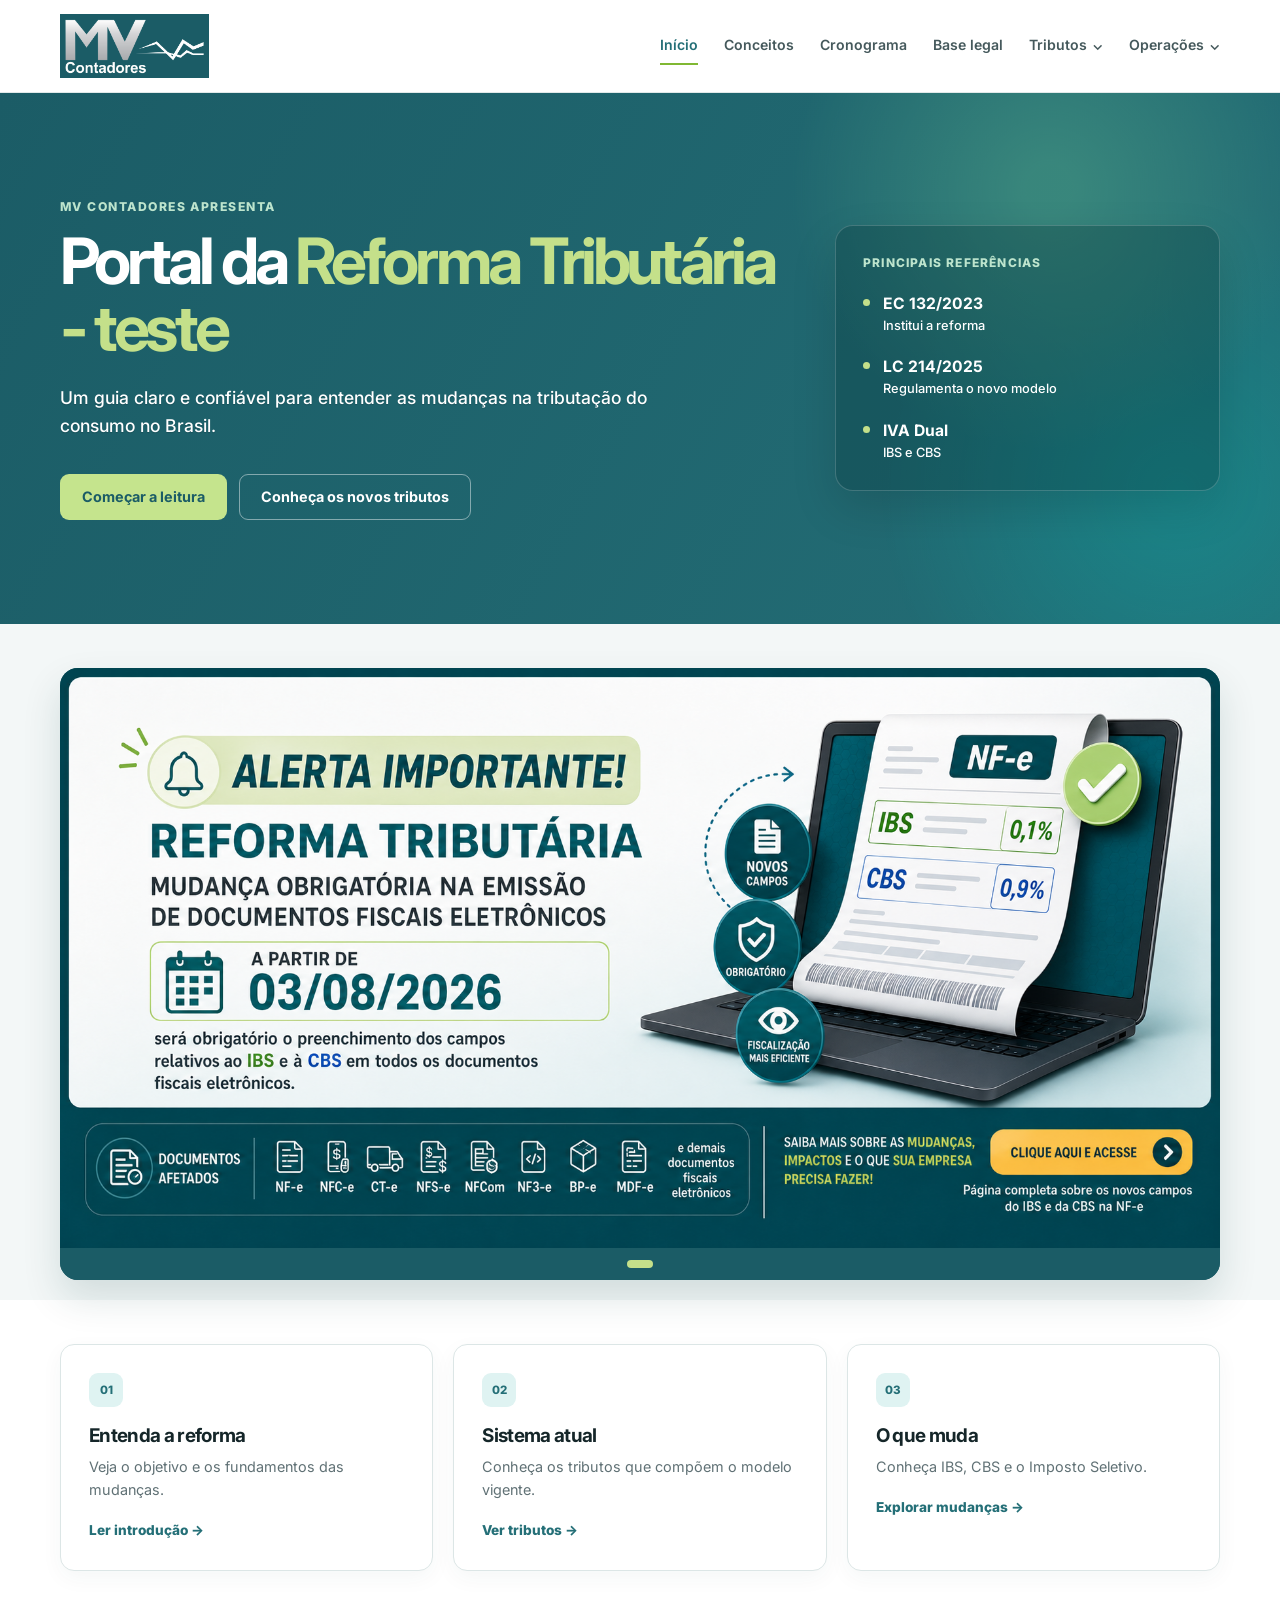
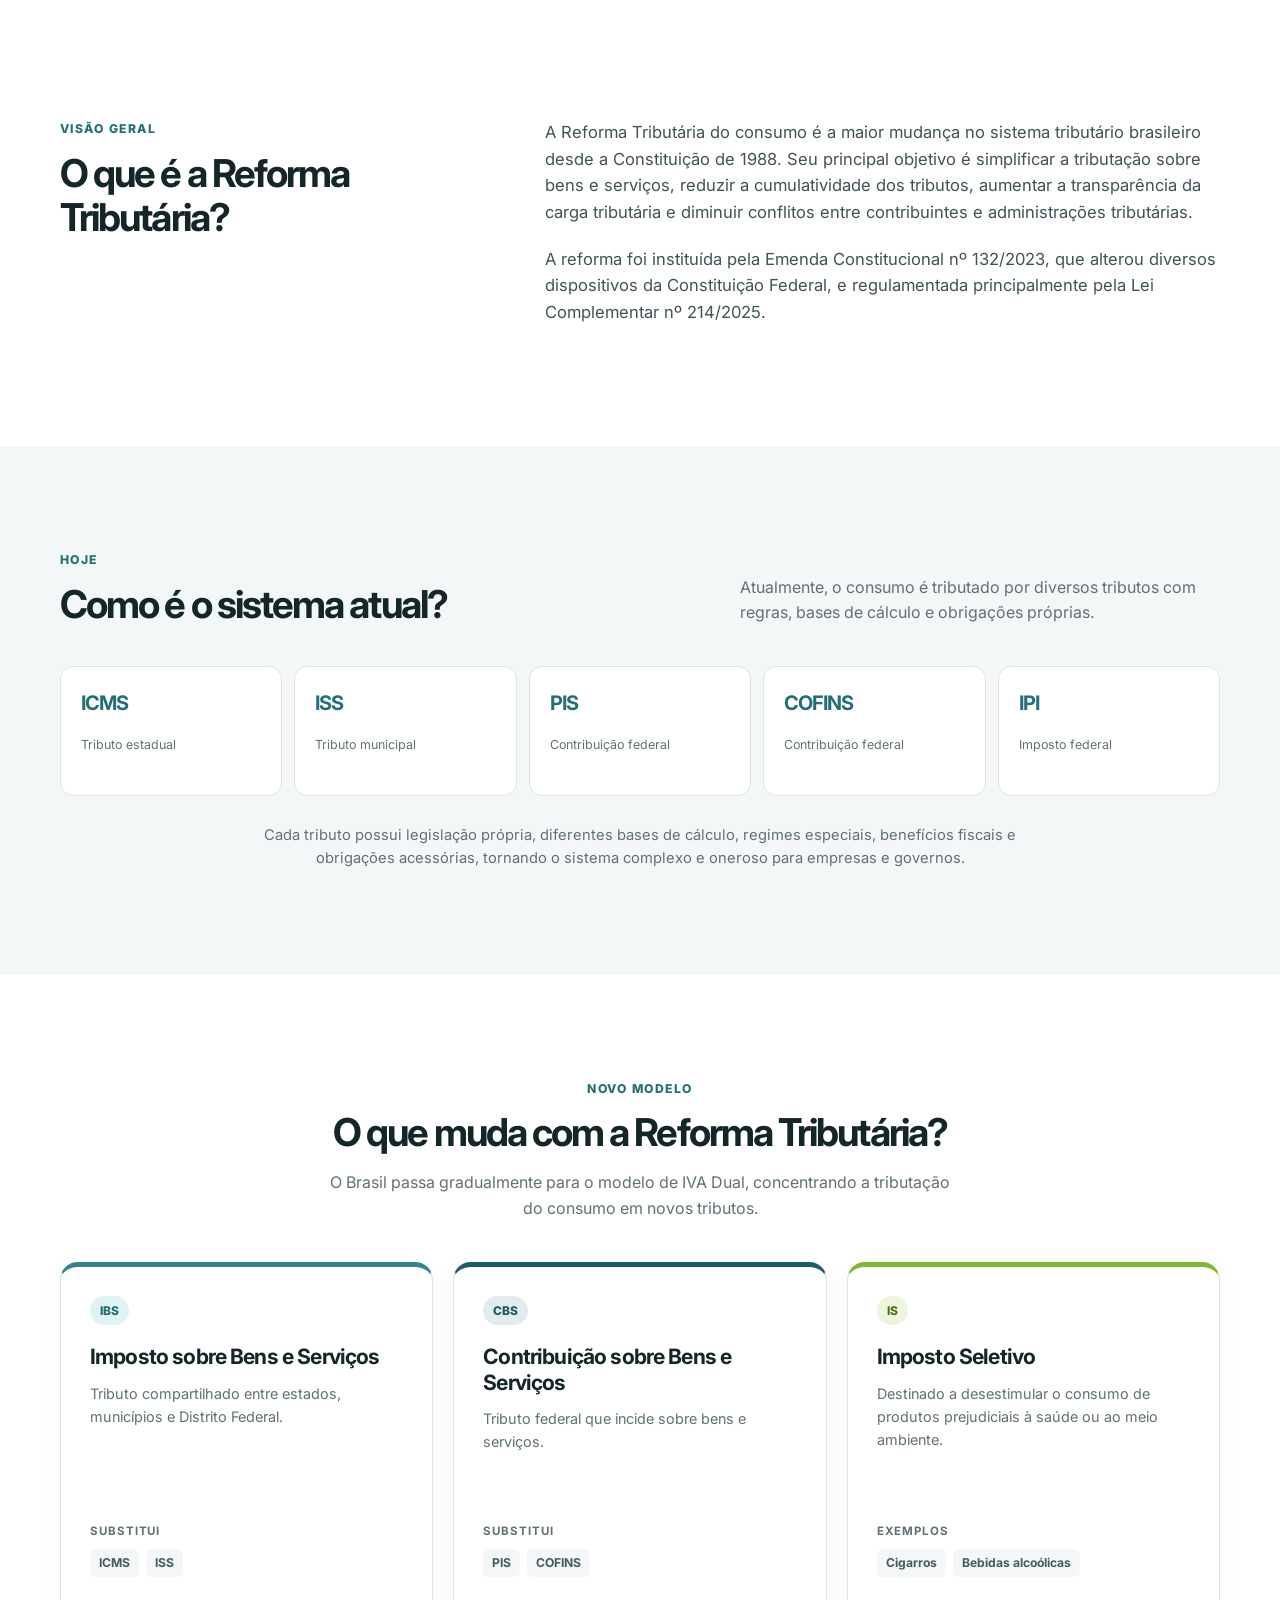
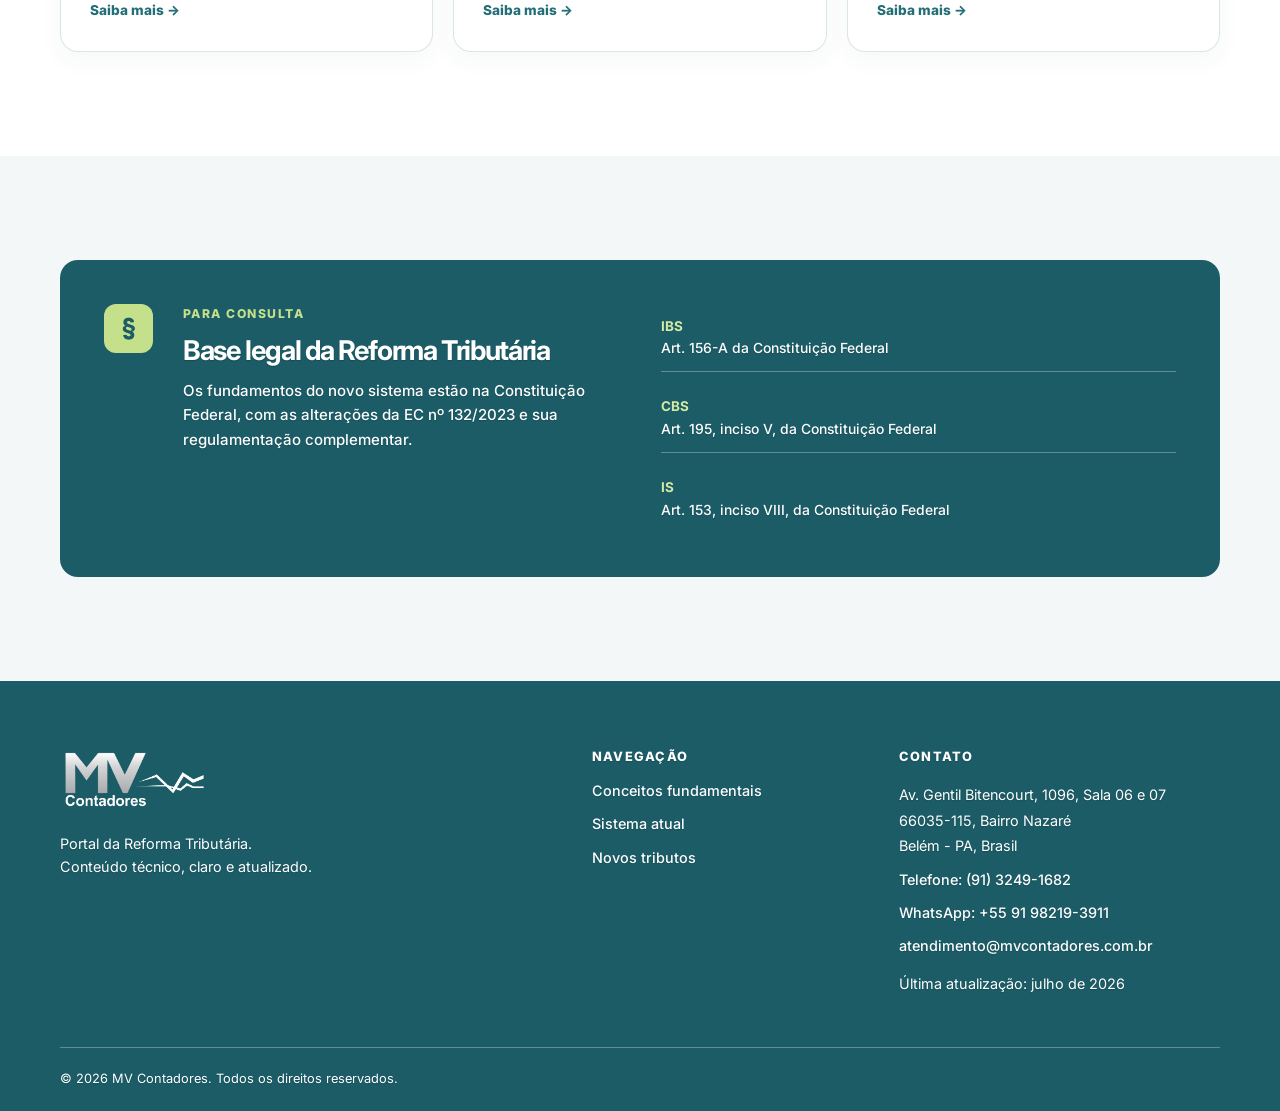
==== commit 46bb2b20: "Atualiza conteúdo do site" ====
--- a/index.html
+++ b/index.html
@@ -68,7 +68,7 @@
         <div class="container hero-grid">
           <div class="hero-copy">
             <p class="eyebrow">MV Contadores apresenta</p>
-            <h1>Portal da <span>Reforma Tributária</span></h1>
+            <h1>Portal da <span>Reforma Tributária - teste</span></h1>
             <p class="hero-text">
               Um guia claro e confiável para entender as mudanças na tributação do consumo no Brasil.
             </p>
--- a/style.css
+++ b/style.css
@@ -112,6 +112,54 @@
 .footer-title { font-size: .8rem; }
 .footer-update, .footer-bottom { color: #fff; }
 .footer-bottom { border-color: rgba(255,255,255,.30); font-size: .8rem; }
+.footer-contact-expanded { grid-template-columns: minmax(260px, .85fr) minmax(340px, 1.15fr); align-items: start; }
+.footer-contact { max-width: 550px; justify-self: end; width: 100%; }
+.footer-address { line-height: 1.75; }
+
+.contact-links {
+  display: grid;
+  grid-template-columns: repeat(2, minmax(180px,1fr));
+  gap: 12px;
+  margin-top: 21px;
+}
+
+.footer-content .contact-links a {
+  display: flex;
+  flex-direction: column;
+  justify-content: center;
+  gap: 4px;
+  min-height: 72px;
+  margin: 0;
+  padding: 14px 16px;
+  border: 1px solid rgba(255,255,255,.28);
+  border-radius: 10px;
+  color: #fff;
+  transition: .25s;
+}
+
+.footer-content .contact-links a:hover {
+  border-color: #c4e08a;
+  background: rgba(255,255,255,.08);
+  transform: translateY(-2px);
+}
+
+.contact-links a:last-child {
+  grid-column: 1 / -1;
+}
+
+.contact-links strong {
+  color: #c4e08a;
+  font-size: .72rem;
+  letter-spacing: .06em;
+  text-transform: uppercase;
+}
+
+.contact-links span {
+  font-size: .84rem;
+  font-weight: 600;
+  line-height: 1.4;
+  word-break: break-word;
+}
 
 /* Página interna: Conceitos fundamentais */
 .page-hero { padding: 72px 0 78px; color: white; background: linear-gradient(120deg, var(--teal-900), var(--teal-700)); }
@@ -123,8 +171,9 @@
 @media (max-width: 800px) {
   .menu-toggle { display: grid; gap: 4px; padding: 8px; }.menu-toggle span:not(.sr-only) { width: 22px; height: 2px; background: var(--teal-900); }
   .main-nav { position: absolute; top: 92px; left: 0; right: 0; display: none; align-items: stretch; flex-direction: column; gap: 0; padding: 12px 20px 20px; border-bottom: 1px solid var(--line); background: white; }.main-nav.is-open { display: flex; }.main-nav a { padding: 11px 0; }.nav-dropdown summary { padding: 11px 0; }.dropdown-menu { position: static; min-width: 0; margin: 0 0 5px; box-shadow: none; }.dropdown-menu a { padding: 9px 11px; }
-  .hero-grid, .content-grid { grid-template-columns: 1fr; gap: 42px; }.hero-grid { padding-block: 72px; }.carousel-slide img { aspect-ratio: 16 / 9; object-position: 59% center; }.cards-grid-3, .new-tax-grid { grid-template-columns: 1fr; }.tax-grid { grid-template-columns: repeat(2, 1fr); }.section-heading { align-items: start; flex-direction: column; gap: 16px; }.section-heading-centered { align-items: center; }.legal-callout { grid-template-columns: auto 1fr; }.legal-list { grid-column: 1 / -1; }.footer-content { grid-template-columns: 1fr 1fr; }
+  .hero-grid, .content-grid { grid-template-columns: 1fr; gap: 42px; }.hero-grid { padding-block: 72px; }.carousel-slide img { aspect-ratio: 16 / 9; object-position: 59% center; }.cards-grid-3, .new-tax-grid { grid-template-columns: 1fr; }.tax-grid { grid-template-columns: repeat(2, 1fr); }.section-heading { align-items: start; flex-direction: column; gap: 16px; }.section-heading-centered { align-items: center; }.legal-callout { grid-template-columns: auto 1fr; }.legal-list { grid-column: 1 / -1; }.footer-content, .footer-contact-expanded { grid-template-columns: 1fr 1fr; }.footer-contact { justify-self: stretch; }.contact-links { grid-template-columns: 1fr; }
+  .contact-links a:last-child { grid-column: auto; }
 }
 @media (max-width: 500px) {
   .container { width: min(calc(100% - 28px), var(--max-width)); }.brand-logo { width: 150px; height: 54px; }.section { padding-block: 68px; }.section-sm { padding-block: 28px; }.hero-grid { padding-block: 60px; }.hero-panel, .legal-callout { padding: 25px; }.tax-grid, .footer-content { grid-template-columns: 1fr; }.legal-callout { grid-template-columns: 1fr; gap: 20px; }.legal-list { grid-column: auto; }.new-tax-card { min-height: 0; }
-}
+}
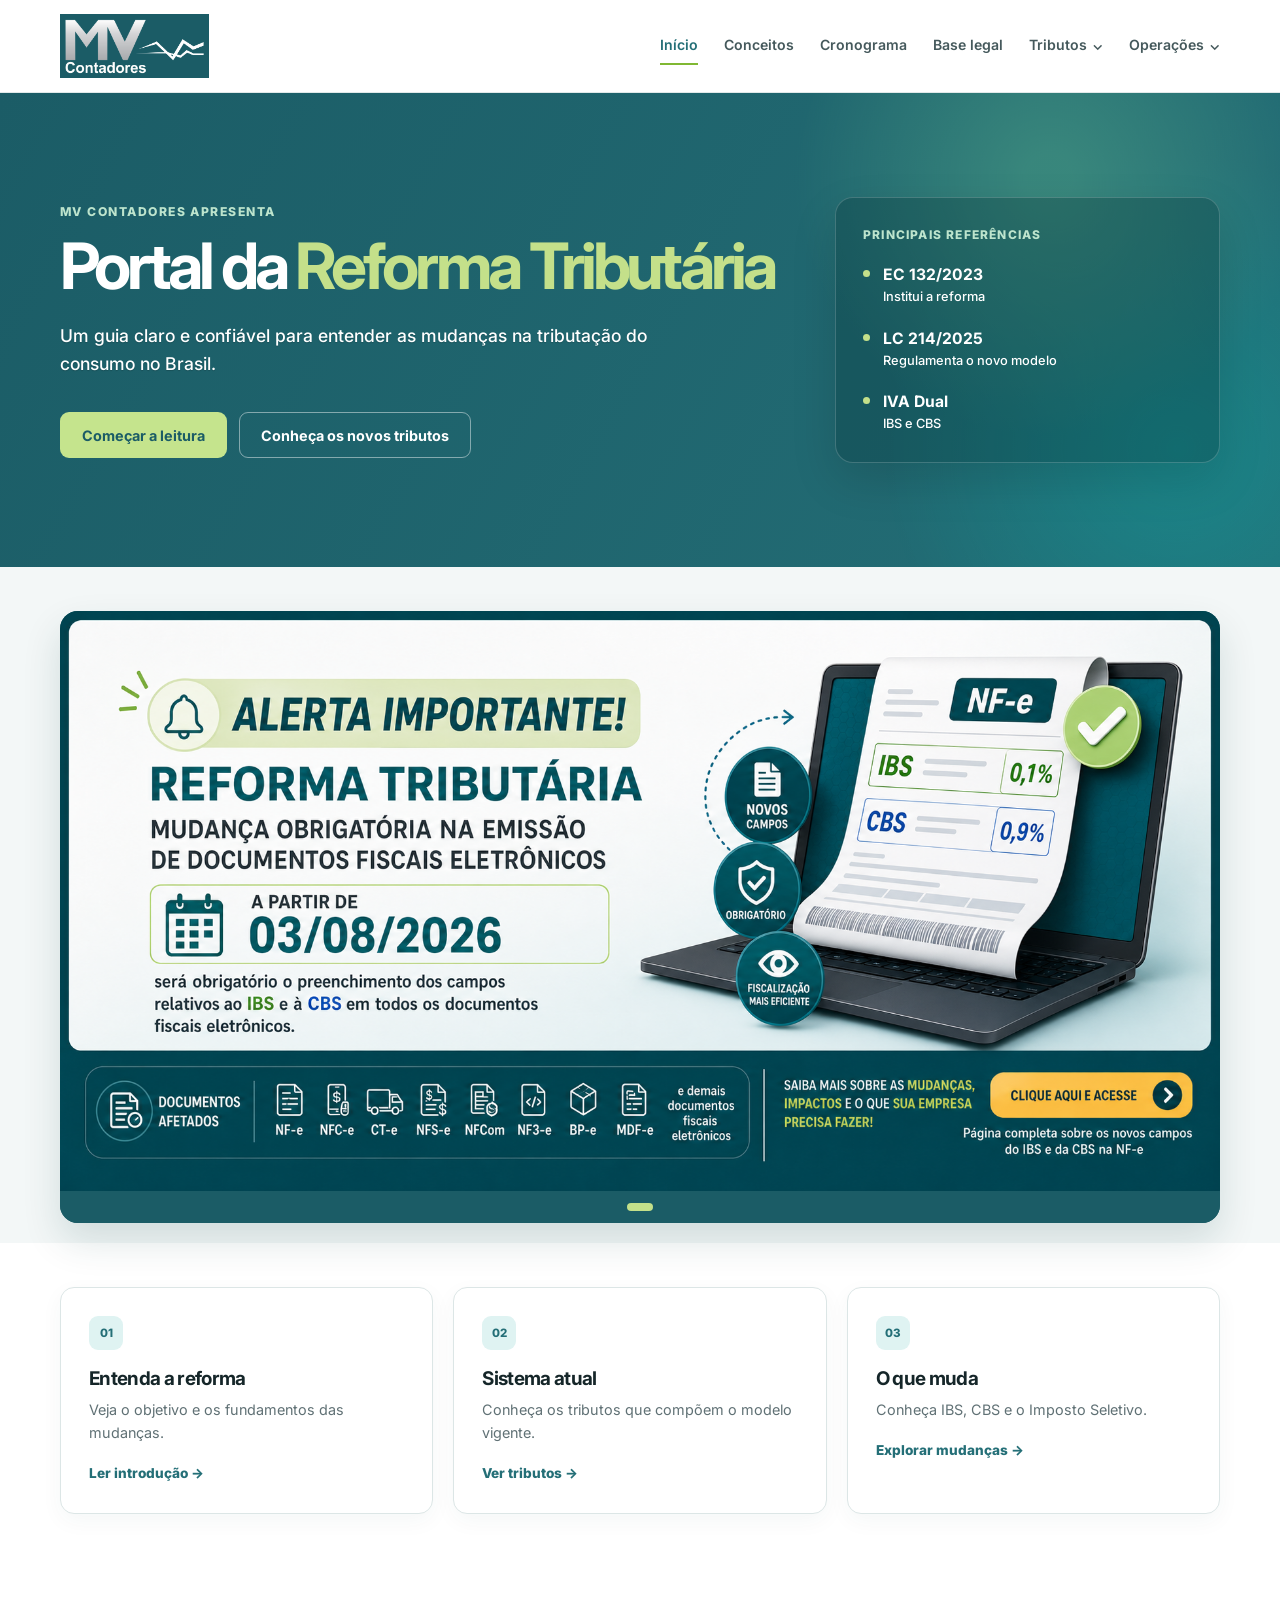
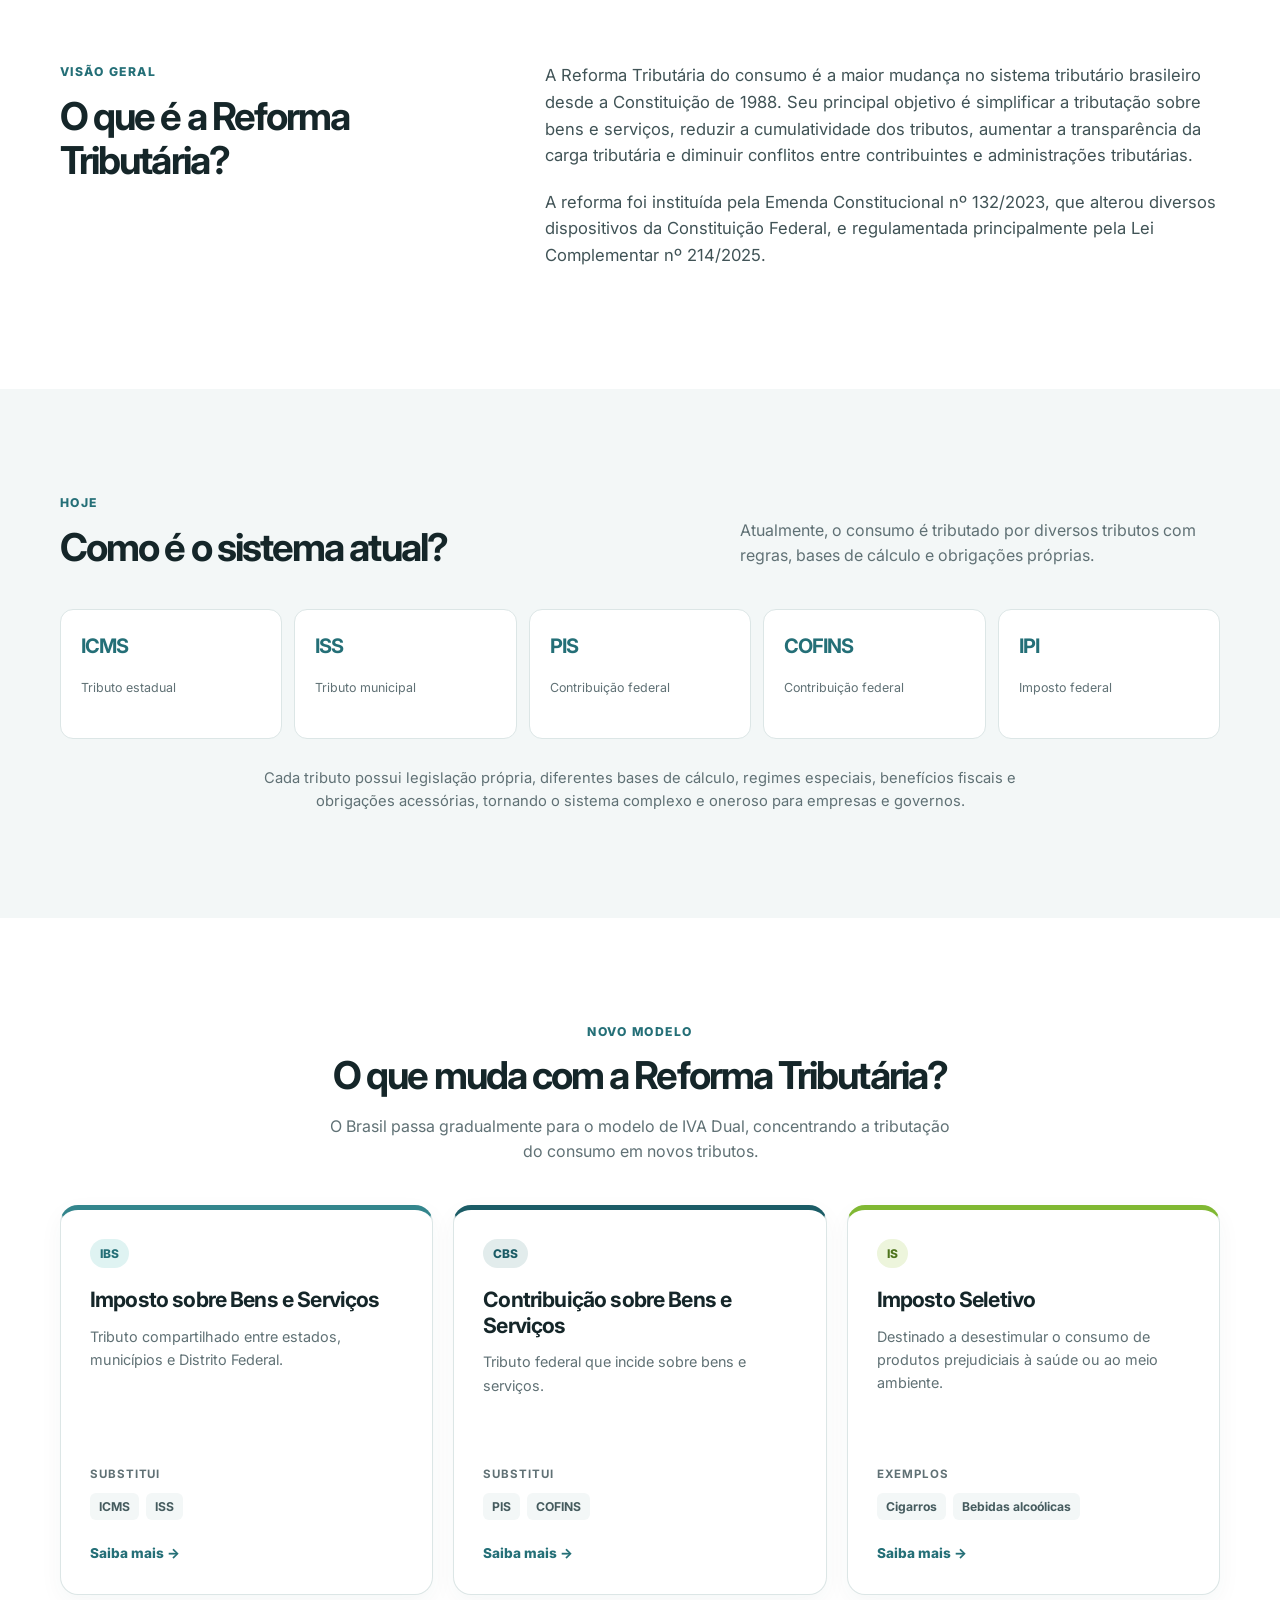
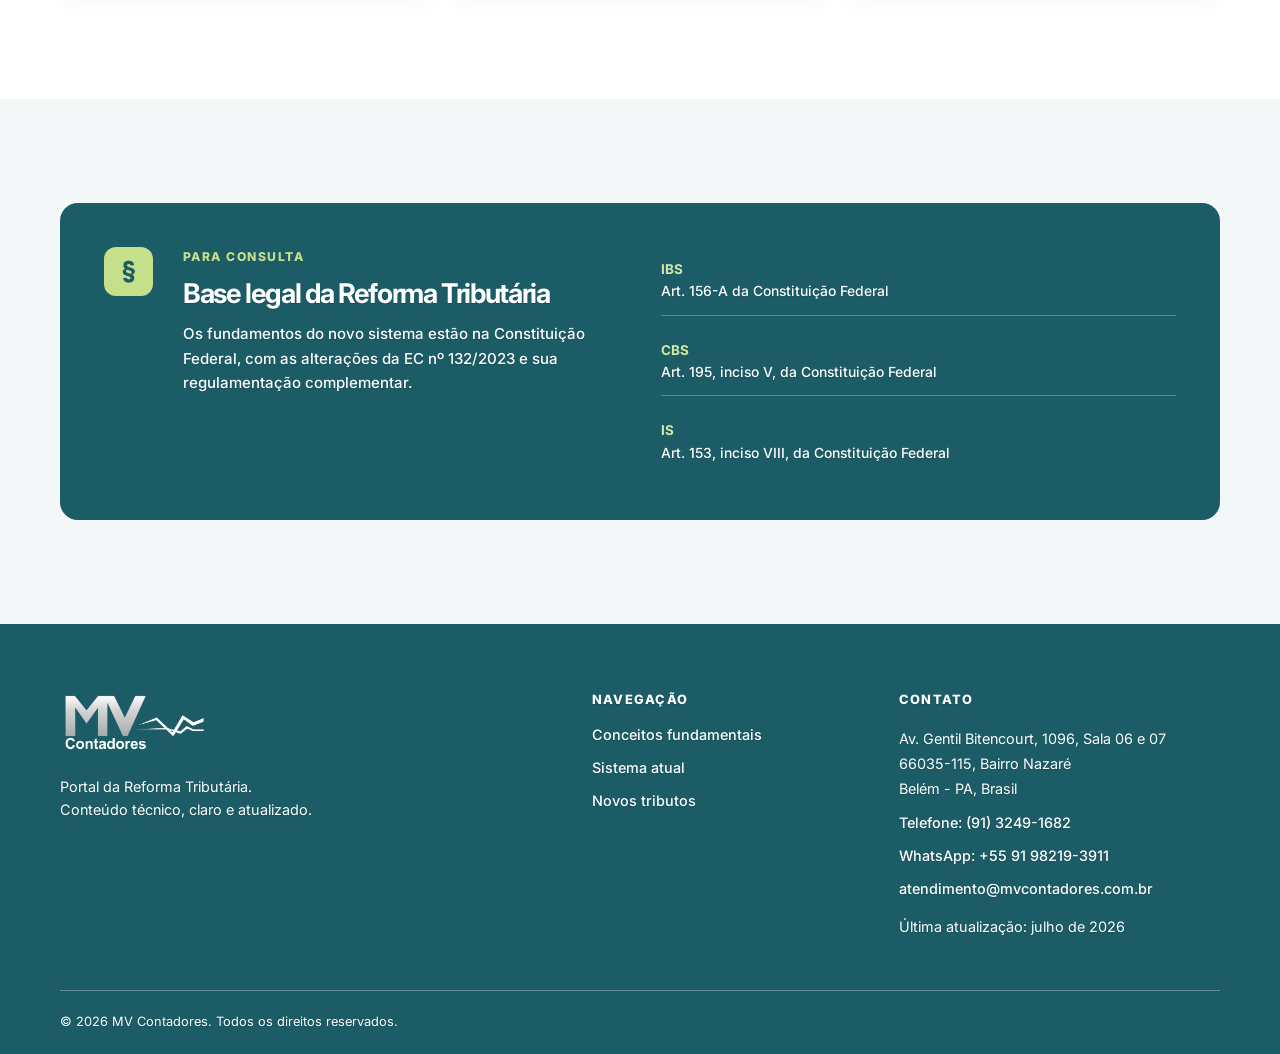
==== commit 47e4808f: "Atualiza conteúdo do site" ====
--- a/index.html
+++ b/index.html
@@ -68,7 +68,7 @@
         <div class="container hero-grid">
           <div class="hero-copy">
             <p class="eyebrow">MV Contadores apresenta</p>
-            <h1>Portal da <span>Reforma Tributária - teste</span></h1>
+            <h1>Portal da <span>Reforma Tributária</span></h1>
             <p class="hero-text">
               Um guia claro e confiável para entender as mudanças na tributação do consumo no Brasil.
             </p>
--- a/style.css
+++ b/style.css
@@ -1,5 +1,5 @@
 /* =========================================================
-   MV CONTADORES | PORTAL DA REFORMA TRIBUTÁRIA
+   MV CONTADORES | PORTAL DA REFORMA TRIBUTÁRIA -teste
    CORES: altere as variáveis abaixo para adaptar a identidade visual.
    ========================================================= */
 :root {
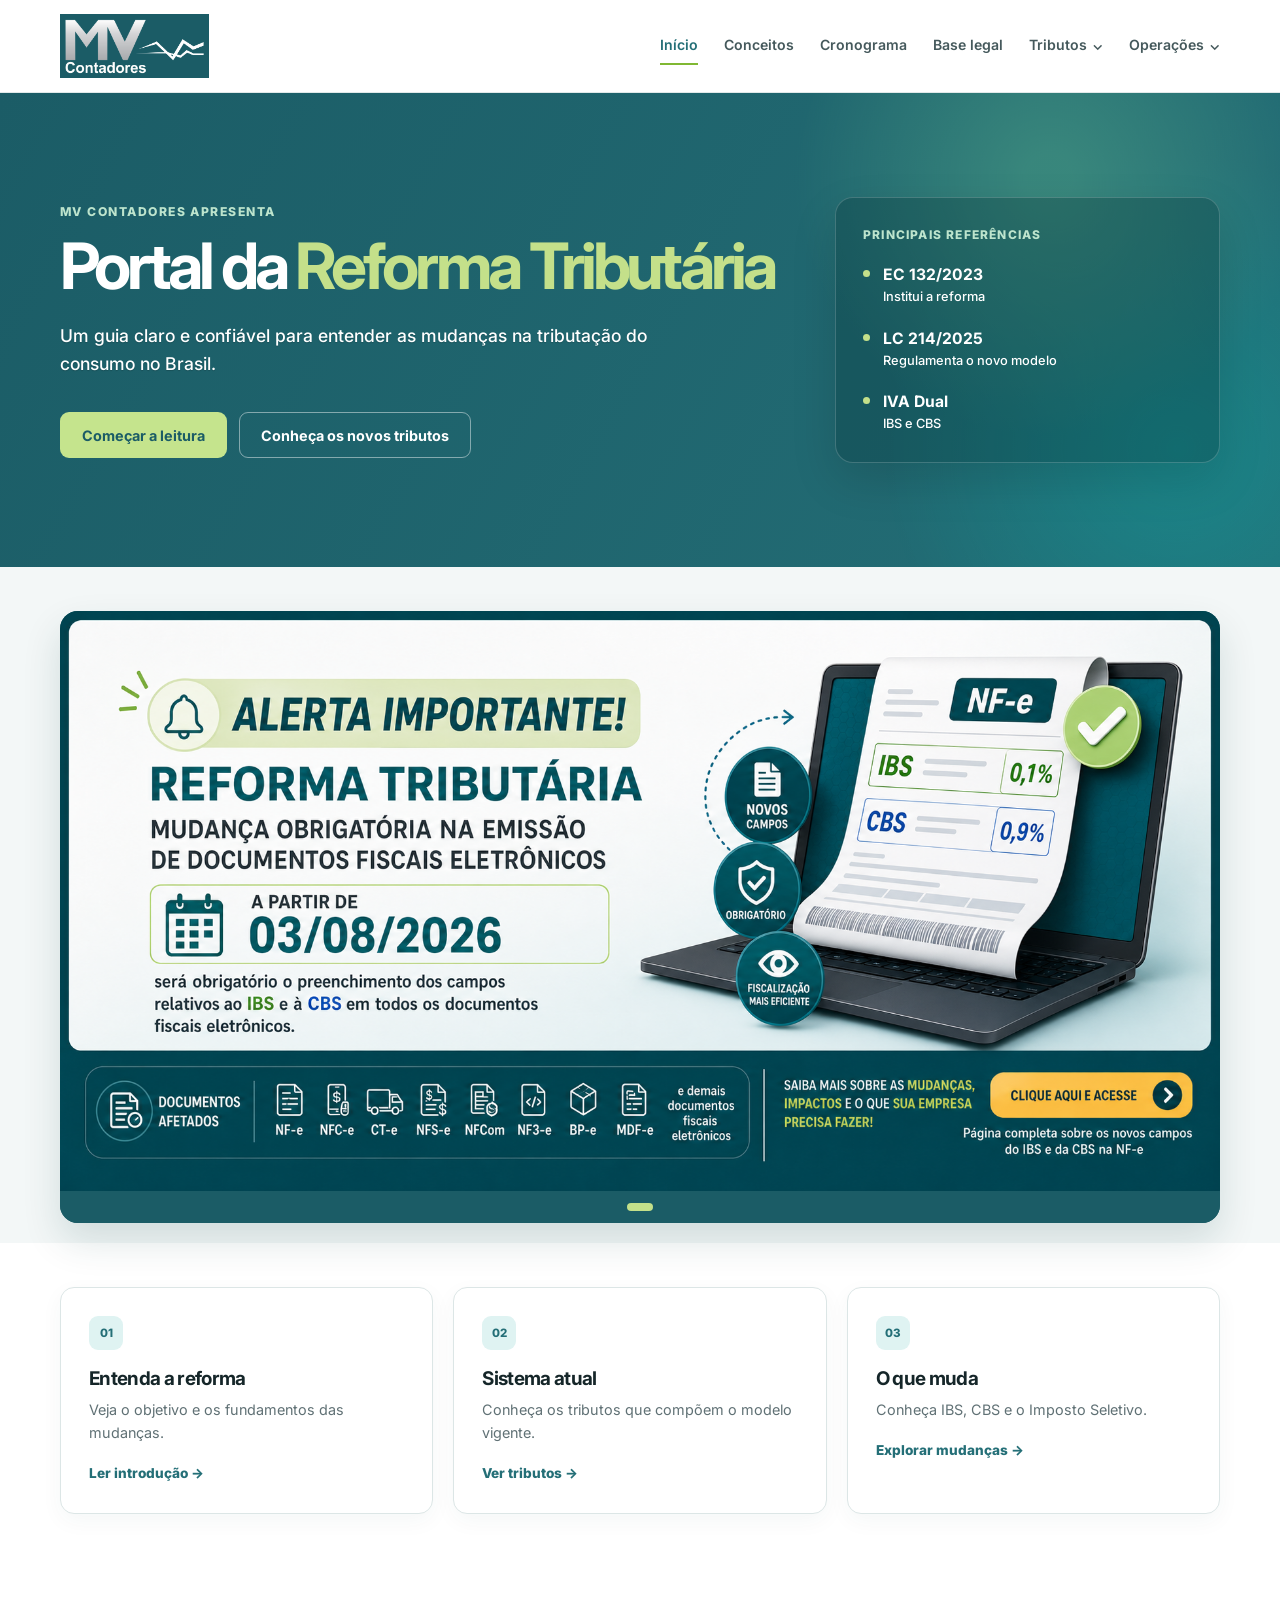
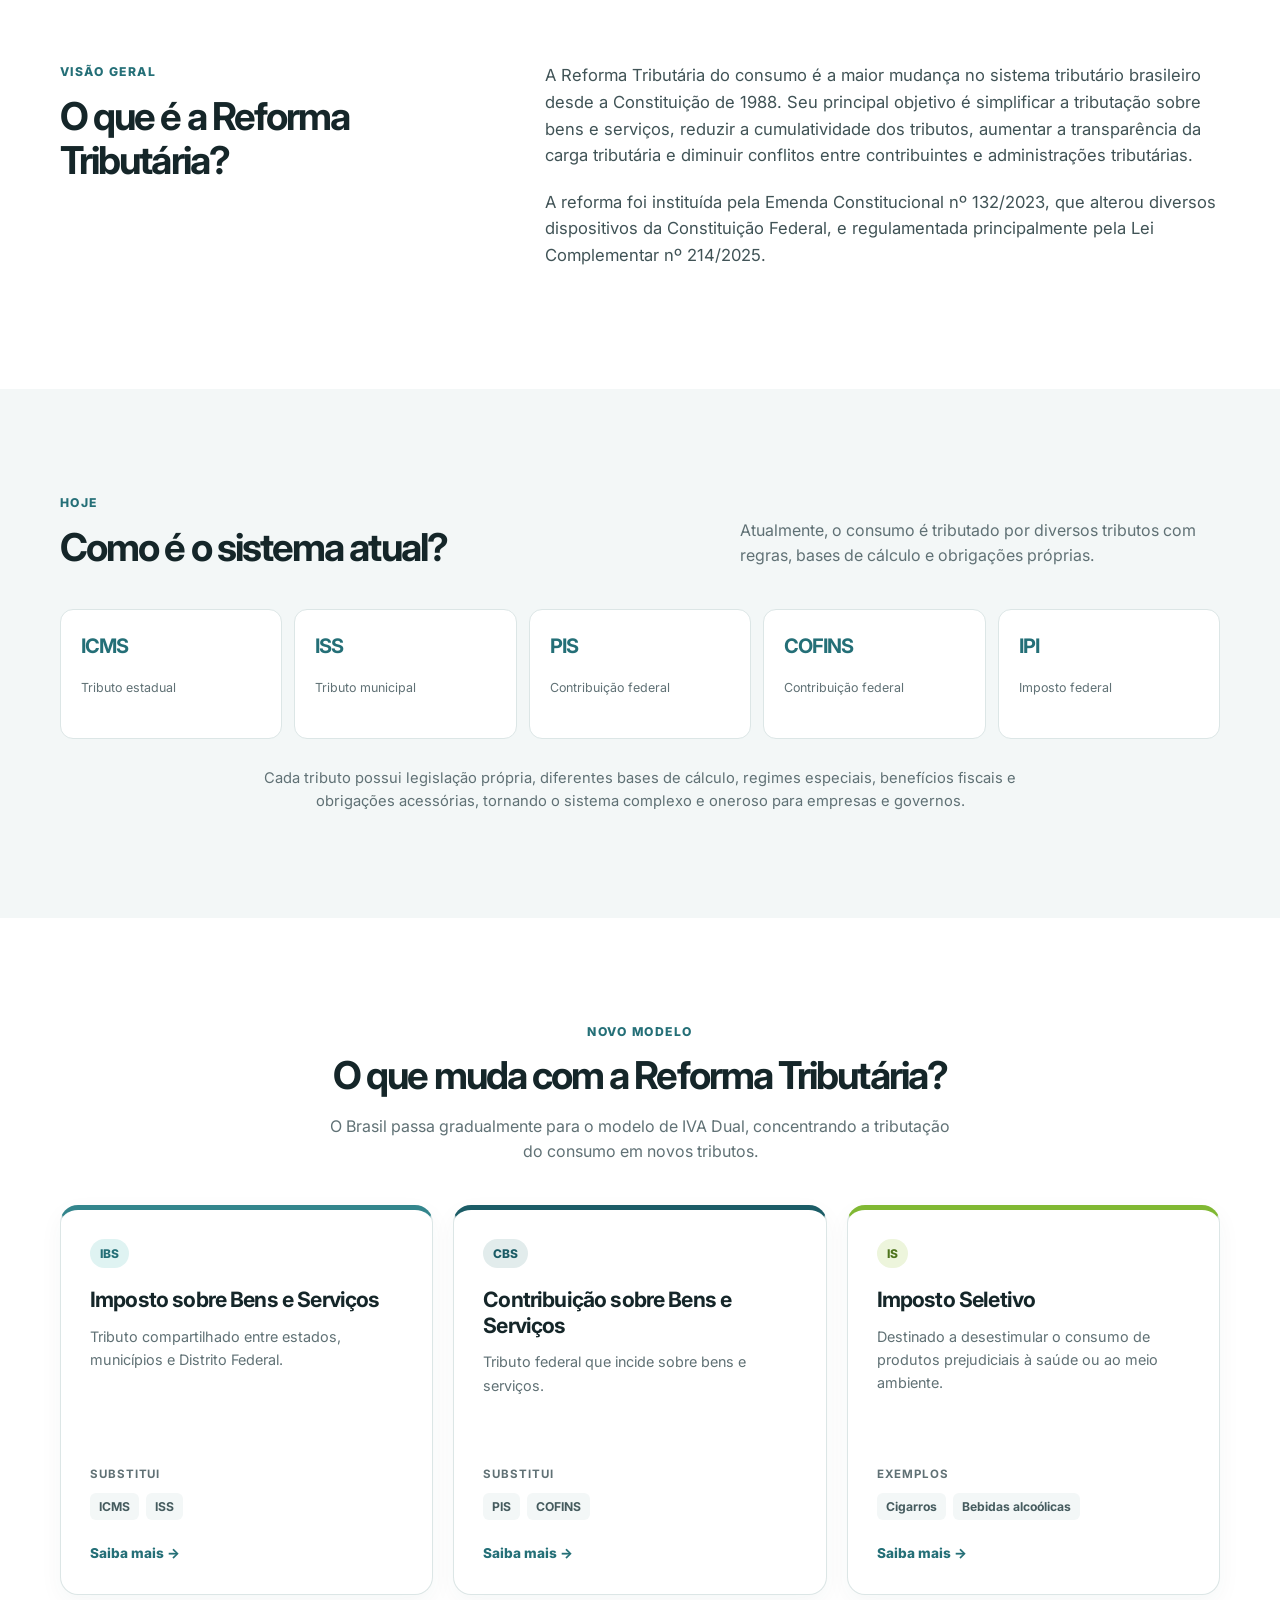
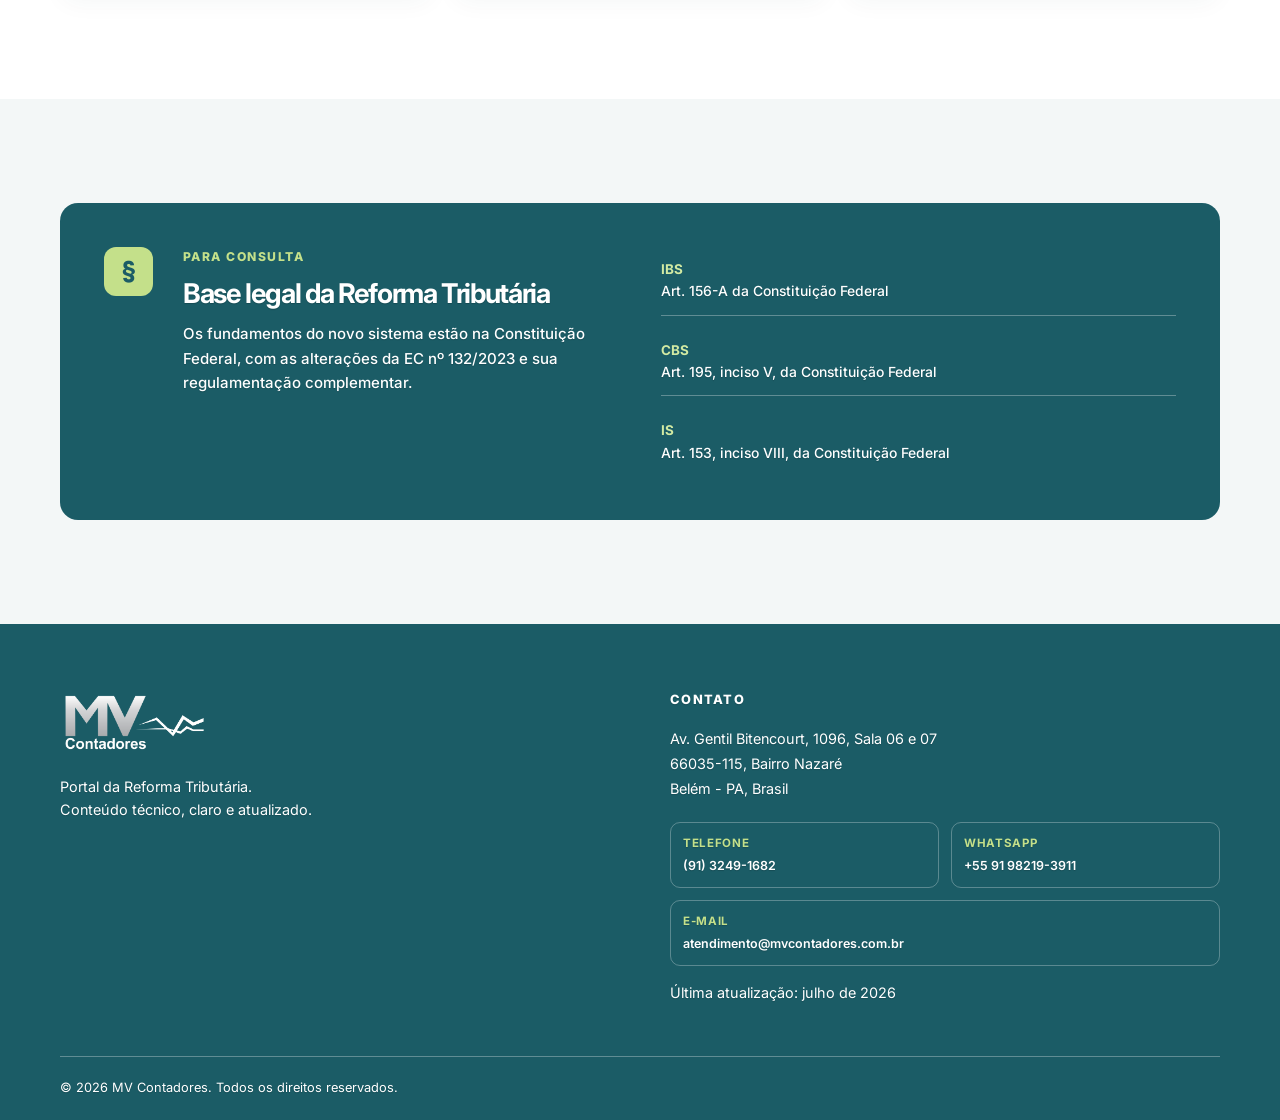
==== commit 223dea52: "Add files via upload" ====
--- a/index.html
+++ b/index.html
@@ -1,262 +1,262 @@
-<!DOCTYPE html>
-<html lang="pt-BR">
-  <head>
-    <meta charset="UTF-8" />
-    <meta name="viewport" content="width=device-width, initial-scale=1.0" />
-    <meta
-      name="description"
-      content="Portal da Reforma Tributária da MV Contadores."
-    />
-    <title>Portal da Reforma Tributária | MV Contadores</title>
-    <link rel="preconnect" href="https://fonts.googleapis.com" />
-    <link rel="preconnect" href="https://fonts.gstatic.com" crossorigin />
-    <link
-      href="https://fonts.googleapis.com/css2?family=Inter:wght@400;500;600;700;800&display=swap"
-      rel="stylesheet"
-    />
-    <link rel="stylesheet" href="style.css" />
-  </head>
-  <body>
-    <a class="skip-link" href="#conteudo">Pular para o conteúdo</a>
-
-    <!-- CABEÇALHO: edite os links do menu conforme as páginas do portal. -->
-    <header class="site-header">
-      <div class="container header-content">
-        <a class="brand" href="#inicio" aria-label="MV Contadores - Página inicial">
-          <!-- LOGO: arquivo em IMG/logo-escritorio.png. -->
-          <img class="brand-logo" src="IMG/logo-escritorio.png" alt="Logo do escritório" onerror="this.style.display='none';this.nextElementSibling.style.display='inline'" />
-          <span class="brand-name logo-fallback">Logo do escritório</span>
-        </a>
-
-        <button class="menu-toggle" type="button" aria-expanded="false" aria-controls="main-nav">
-          <span class="sr-only">Abrir menu</span>
-          <span></span><span></span><span></span>
-        </button>
-
-        <!-- MENU: os links abaixo apontam para as páginas atuais do Google Sites. -->
-        <nav id="main-nav" class="main-nav" aria-label="Navegação principal">
-          <a class="active" href="https://sites.google.com/mvcontadores.com.br/mvreformatributria/in%C3%ADcio">Início</a>
-          <a href="conceitos.html">Conceitos</a>
-          <a href="https://sites.google.com/mvcontadores.com.br/mvreformatributria/cronograma-da-reforma-tribut%C3%A1ria">Cronograma</a>
-          <a href="https://sites.google.com/mvcontadores.com.br/mvreformatributria/base-legal-da-reforma-tribut%C3%A1ria">Base legal</a>
-          <details class="nav-dropdown">
-            <summary>Tributos</summary>
-            <div class="dropdown-menu">
-              <a href="https://sites.google.com/mvcontadores.com.br/mvreformatributria/ibs">IBS</a>
-              <a href="https://sites.google.com/mvcontadores.com.br/mvreformatributria/cbs">CBS</a>
-              <a href="https://sites.google.com/mvcontadores.com.br/mvreformatributria/is">IS</a>
-              <a href="https://sites.google.com/mvcontadores.com.br/mvreformatributria/base-de-c%C3%A1lculo-do-ibs-e-da-cbs">Base de cálculo</a>
-              <a href="https://sites.google.com/mvcontadores.com.br/mvreformatributria/incid%C3%AAncia-e-n%C3%A3o-incid%C3%AAncia">Incidência e não incidência</a>
-            </div>
-          </details>
-          <details class="nav-dropdown">
-            <summary>Operações</summary>
-            <div class="dropdown-menu">
-              <a href="https://sites.google.com/mvcontadores.com.br/mvreformatributria/split-payment">Split Payment</a>
-              <a href="https://sites.google.com/mvcontadores.com.br/mvreformatributria/regras-operacionais-especiais">Regras operacionais especiais</a>
-              <a href="https://sites.google.com/mvcontadores.com.br/mvreformatributria/regimes-diferenciados">Regimes diferenciados</a>
-              <a href="https://sites.google.com/mvcontadores.com.br/mvreformatributria/novos-elementos-nf-e">Novos elementos NF-e</a>
-            </div>
-          </details>
-        </nav>
-      </div>
-    </header>
-
-    <main id="conteudo">
-      <!-- HERO: título, chamada e botões podem ser alterados aqui. -->
-      <section id="inicio" class="hero">
-        <div class="container hero-grid">
-          <div class="hero-copy">
-            <p class="eyebrow">MV Contadores apresenta</p>
-            <h1>Portal da <span>Reforma Tributária</span></h1>
-            <p class="hero-text">
-              Um guia claro e confiável para entender as mudanças na tributação do consumo no Brasil.
-            </p>
-            <div class="hero-actions">
-              <a class="button button-primary" href="#reforma">Começar a leitura</a>
-              <a class="button button-secondary" href="#mudancas">Conheça os novos tributos</a>
-            </div>
-          </div>
-          <aside class="hero-panel" aria-label="Informações principais">
-            <p class="panel-label">Principais referências</p>
-            <div class="reference-list">
-              <a class="reference-item" href="https://www.planalto.gov.br/ccivil_03/constituicao/emendas/emc/emc132.htm" target="_blank" rel="noopener noreferrer"><span class="reference-dot"></span><strong>EC 132/2023</strong><small>Institui a reforma</small></a>
-              <a class="reference-item" href="https://www.planalto.gov.br/ccivil_03/leis/lcp/lcp214.htm" target="_blank" rel="noopener noreferrer"><span class="reference-dot"></span><strong>LC 214/2025</strong><small>Regulamenta o novo modelo</small></a>
-              <div><span class="reference-dot"></span><strong>IVA Dual</strong><small>IBS e CBS</small></div>
-            </div>
-          </aside>
-        </div>
-      </section>
-
-      <!-- BANNERS: para adicionar um novo banner, copie o bloco .carousel-slide abaixo. -->
-      <section class="banner-section" aria-label="Destaques do portal">
-        <div class="container">
-          <div class="banner-carousel" data-carousel>
-            <div class="carousel-track">
-              <a class="carousel-slide is-active" href="https://sites.google.com/mvcontadores.com.br/mvreformatributria/novos-elementos-nf-e" aria-label="Saiba mais sobre os novos elementos da NF-e">
-                <img src="IMG/AlertaNFE.png" alt="Alerta importante: mudança obrigatória na emissão de documentos fiscais eletrônicos a partir de 3 de agosto de 2026." />
-              </a>
-            </div>
-            <div class="carousel-controls" aria-label="Navegação dos banners">
-              <button class="carousel-dot is-active" type="button" aria-label="Banner 1" aria-current="true"></button>
-            </div>
-          </div>
-        </div>
-      </section>
-
-      <!-- CARDS INTRODUTÓRIOS: reutilize a classe "info-card" em novos destaques. -->
-      <section class="quick-links section-sm" aria-label="Acessos rápidos">
-        <div class="container cards-grid cards-grid-3">
-          <a class="info-card" href="#reforma">
-            <span class="card-icon">01</span><h2>Entenda a reforma</h2>
-            <p>Veja o objetivo e os fundamentos das mudanças.</p><span class="card-link">Ler introdução →</span>
-          </a>
-          <a class="info-card" href="#sistema-atual">
-            <span class="card-icon">02</span><h2>Sistema atual</h2>
-            <p>Conheça os tributos que compõem o modelo vigente.</p><span class="card-link">Ver tributos →</span>
-          </a>
-          <a class="info-card" href="#mudancas">
-            <span class="card-icon">03</span><h2>O que muda</h2>
-            <p>Conheça IBS, CBS e o Imposto Seletivo.</p><span class="card-link">Explorar mudanças →</span>
-          </a>
-        </div>
-      </section>
-
-      <!-- SEÇÃO EDITÁVEL: texto principal de apresentação. -->
-      <section id="reforma" class="section">
-        <div class="container content-grid">
-          <div>
-            <p class="eyebrow">Visão geral</p>
-            <h2>O que é a Reforma Tributária?</h2>
-          </div>
-          <div class="prose">
-            <p>A Reforma Tributária do consumo é a maior mudança no sistema tributário brasileiro desde a Constituição de 1988. Seu principal objetivo é simplificar a tributação sobre bens e serviços, reduzir a cumulatividade dos tributos, aumentar a transparência da carga tributária e diminuir conflitos entre contribuintes e administrações tributárias.</p>
-            <p>A reforma foi instituída pela Emenda Constitucional nº 132/2023, que alterou diversos dispositivos da Constituição Federal, e regulamentada principalmente pela Lei Complementar nº 214/2025.</p>
-          </div>
-        </div>
-      </section>
-
-      <!-- SISTEMA ATUAL: cada cartão é um componente reutilizável (.tax-card). -->
-      <section id="sistema-atual" class="section section-muted">
-        <div class="container">
-          <div class="section-heading">
-            <div><p class="eyebrow">Hoje</p><h2>Como é o sistema atual?</h2></div>
-            <p>Atualmente, o consumo é tributado por diversos tributos com regras, bases de cálculo e obrigações próprias.</p>
-          </div>
-          <div class="tax-grid">
-            <article class="tax-card"><strong>ICMS</strong><span>Tributo estadual</span></article>
-            <article class="tax-card"><strong>ISS</strong><span>Tributo municipal</span></article>
-            <article class="tax-card"><strong>PIS</strong><span>Contribuição federal</span></article>
-            <article class="tax-card"><strong>COFINS</strong><span>Contribuição federal</span></article>
-            <article class="tax-card"><strong>IPI</strong><span>Imposto federal</span></article>
-          </div>
-          <p class="section-note">Cada tributo possui legislação própria, diferentes bases de cálculo, regimes especiais, benefícios fiscais e obrigações acessórias, tornando o sistema complexo e oneroso para empresas e governos.</p>
-        </div>
-      </section>
-
-      <!-- NOVOS TRIBUTOS: substitua os links # pelos endereços das páginas IBS, CBS e IS. -->
-      <section id="mudancas" class="section">
-        <div class="container">
-          <div class="section-heading section-heading-centered">
-            <div><p class="eyebrow">Novo modelo</p><h2>O que muda com a Reforma Tributária?</h2></div>
-            <p>O Brasil passa gradualmente para o modelo de IVA Dual, concentrando a tributação do consumo em novos tributos.</p>
-          </div>
-          <div class="new-tax-grid">
-            <a class="new-tax-card ibs" href="https://sites.google.com/mvcontadores.com.br/mvreformatributria/ibs">
-              <span class="tax-tag">IBS</span><h3>Imposto sobre Bens e Serviços</h3><p>Tributo compartilhado entre estados, municípios e Distrito Federal.</p>
-              <div class="replacement"><span>Substitui</span><strong>ICMS</strong><strong>ISS</strong></div><span class="card-link">Saiba mais →</span>
-            </a>
-            <a class="new-tax-card cbs" href="https://sites.google.com/mvcontadores.com.br/mvreformatributria/cbs">
-              <span class="tax-tag">CBS</span><h3>Contribuição sobre Bens e Serviços</h3><p>Tributo federal que incide sobre bens e serviços.</p>
-              <div class="replacement"><span>Substitui</span><strong>PIS</strong><strong>COFINS</strong></div><span class="card-link">Saiba mais →</span>
-            </a>
-            <a class="new-tax-card is" href="https://sites.google.com/mvcontadores.com.br/mvreformatributria/is">
-              <span class="tax-tag">IS</span><h3>Imposto Seletivo</h3><p>Destinado a desestimular o consumo de produtos prejudiciais à saúde ou ao meio ambiente.</p>
-              <div class="replacement"><span>Exemplos</span><strong>Cigarros</strong><strong>Bebidas alcoólicas</strong></div><span class="card-link">Saiba mais →</span>
-            </a>
-          </div>
-        </div>
-      </section>
-
-      <!-- BASE LEGAL: adicione ou remova itens na lista abaixo quando necessário. -->
-      <section id="base-legal" class="section section-muted">
-        <div class="container legal-callout">
-          <div class="legal-icon" aria-hidden="true">§</div>
-          <div class="legal-copy"><p class="eyebrow">Para consulta</p><h2>Base legal da Reforma Tributária</h2><p>Os fundamentos do novo sistema estão na Constituição Federal, com as alterações da EC nº 132/2023 e sua regulamentação complementar.</p></div>
-          <ul class="legal-list">
-            <li><strong>IBS</strong><span>Art. 156-A da Constituição Federal</span></li>
-            <li><strong>CBS</strong><span>Art. 195, inciso V, da Constituição Federal</span></li>
-            <li><strong>IS</strong><span>Art. 153, inciso VIII, da Constituição Federal</span></li>
-          </ul>
-        </div>
-      </section>
-    </main>
-
-    <footer id="contato" class="site-footer">
-      <div class="container footer-content">
-        <div><a class="brand brand-footer" href="#inicio"><img class="brand-logo" src="IMG/logo-escritorio.png" alt="Logo do escritório" onerror="this.style.display='none';this.nextElementSibling.style.display='inline'" /><span class="brand-name logo-fallback">Logo do escritório</span></a><p>Portal da Reforma Tributária.<br />Conteúdo técnico, claro e atualizado.</p></div>
-        <div><p class="footer-title">Navegação</p><a href="#reforma">Conceitos fundamentais</a><a href="#sistema-atual">Sistema atual</a><a href="#mudancas">Novos tributos</a></div>
-        <div><p class="footer-title">Contato</p><p class="footer-address">Av. Gentil Bitencourt, 1096, Sala 06 e 07<br />66035-115, Bairro Nazaré<br />Belém - PA, Brasil</p><a href="tel:+559132491682">Telefone: (91) 3249-1682</a><a href="https://wa.me/5591982193911?text=Ol%C3%A1%21%20Gostaria%20de%20falar%20com%20um%20especialista%20sobre%20os%20servi%C3%A7os%20cont%C3%A1beis%20da%20empresa." target="_blank" rel="noopener noreferrer">WhatsApp: +55 91 98219-3911</a><a href="mailto:atendimento@mvcontadores.com.br">atendimento@mvcontadores.com.br</a><p class="footer-update">Última atualização: julho de 2026</p></div>
-      </div>
-      <div class="container footer-bottom">© 2026 MV Contadores. Todos os direitos reservados.</div>
-    </footer>
-
-    <script>
-      const toggle = document.querySelector('.menu-toggle');
-      const nav = document.querySelector('.main-nav');
-      toggle.addEventListener('click', () => {
-        const isOpen = nav.classList.toggle('is-open');
-        toggle.setAttribute('aria-expanded', isOpen);
-      });
-
-      // Menus suspensos: somente um pode ficar aberto por vez.
-      const dropdowns = [...document.querySelectorAll('.nav-dropdown')];
-      dropdowns.forEach((dropdown) => {
-        dropdown.addEventListener('toggle', () => {
-          if (!dropdown.open) return;
-          dropdowns.forEach((otherDropdown) => {
-            if (otherDropdown !== dropdown) otherDropdown.open = false;
-          });
-        });
-      });
-      document.addEventListener('click', (event) => {
-        if (!event.target.closest('.nav-dropdown')) {
-          dropdowns.forEach((dropdown) => { dropdown.open = false; });
-        }
-      });
-      nav.querySelectorAll('.dropdown-menu a').forEach((link) => {
-        link.addEventListener('click', () => {
-          dropdowns.forEach((dropdown) => { dropdown.open = false; });
-        });
-      });
-
-      // Carrossel: ao adicionar novos .carousel-slide, os banners alternam automaticamente.
-      document.querySelectorAll('[data-carousel]').forEach((carousel) => {
-        const slides = [...carousel.querySelectorAll('.carousel-slide')];
-        const controls = carousel.querySelector('.carousel-controls');
-        let dots = [...carousel.querySelectorAll('.carousel-dot')];
-        while (dots.length < slides.length) {
-          const dot = document.createElement('button');
-          dot.className = 'carousel-dot';
-          dot.type = 'button';
-          dot.setAttribute('aria-label', `Banner ${dots.length + 1}`);
-          controls.appendChild(dot);
-          dots = [...carousel.querySelectorAll('.carousel-dot')];
-        }
-        if (slides.length < 2) return;
-        let current = 0;
-        const showSlide = (index) => {
-          slides[current].classList.remove('is-active');
-          dots[current].classList.remove('is-active');
-          dots[current].removeAttribute('aria-current');
-          current = index;
-          slides[current].classList.add('is-active');
-          dots[current].classList.add('is-active');
-          dots[current].setAttribute('aria-current', 'true');
-        };
-        dots.forEach((dot, index) => dot.addEventListener('click', () => showSlide(index)));
-        setInterval(() => showSlide((current + 1) % slides.length), 6000);
-      });
-    </script>
-  </body>
-</html>
+<!DOCTYPE html>
+<html lang="pt-BR">
+  <head>
+    <meta charset="UTF-8" />
+    <meta name="viewport" content="width=device-width, initial-scale=1.0" />
+    <meta
+      name="description"
+      content="Portal da Reforma Tributária da MV Contadores."
+    />
+    <title>Portal da Reforma Tributária | MV Contadores</title>
+    <link rel="preconnect" href="https://fonts.googleapis.com" />
+    <link rel="preconnect" href="https://fonts.gstatic.com" crossorigin />
+    <link
+      href="https://fonts.googleapis.com/css2?family=Inter:wght@400;500;600;700;800&display=swap"
+      rel="stylesheet"
+    />
+    <link rel="stylesheet" href="style.css" />
+  </head>
+  <body>
+    <a class="skip-link" href="#conteudo">Pular para o conteúdo</a>
+
+    <!-- CABEÇALHO: edite os links do menu conforme as páginas do portal. -->
+    <header class="site-header">
+      <div class="container header-content">
+        <a class="brand" href="#inicio" aria-label="MV Contadores - Página inicial">
+          <!-- LOGO: arquivo em IMG/logo-escritorio.png. -->
+          <img class="brand-logo" src="IMG/logo-escritorio.png" alt="Logo do escritório" onerror="this.style.display='none';this.nextElementSibling.style.display='inline'" />
+          <span class="brand-name logo-fallback">Logo do escritório</span>
+        </a>
+
+        <button class="menu-toggle" type="button" aria-expanded="false" aria-controls="main-nav">
+          <span class="sr-only">Abrir menu</span>
+          <span></span><span></span><span></span>
+        </button>
+
+        <!-- MENU: os links abaixo apontam para as páginas atuais do Google Sites. -->
+        <nav id="main-nav" class="main-nav" aria-label="Navegação principal">
+          <a class="active" href="https://sites.google.com/mvcontadores.com.br/mvreformatributria/in%C3%ADcio">Início</a>
+          <a href="conceitos.html">Conceitos</a>
+          <a href="https://sites.google.com/mvcontadores.com.br/mvreformatributria/cronograma-da-reforma-tribut%C3%A1ria">Cronograma</a>
+          <a href="base-legal.html">Base legal</a>
+          <details class="nav-dropdown">
+            <summary>Tributos</summary>
+            <div class="dropdown-menu">
+              <a href="ibs.html">IBS</a>
+              <a href="cbs.html">CBS</a>
+              <a href="https://sites.google.com/mvcontadores.com.br/mvreformatributria/is">IS</a>
+              <a href="https://sites.google.com/mvcontadores.com.br/mvreformatributria/base-de-c%C3%A1lculo-do-ibs-e-da-cbs">Base de cálculo</a>
+              <a href="https://sites.google.com/mvcontadores.com.br/mvreformatributria/incid%C3%AAncia-e-n%C3%A3o-incid%C3%AAncia">Incidência e não incidência</a>
+            </div>
+          </details>
+          <details class="nav-dropdown">
+            <summary>Operações</summary>
+            <div class="dropdown-menu">
+              <a href="https://sites.google.com/mvcontadores.com.br/mvreformatributria/split-payment">Split Payment</a>
+              <a href="https://sites.google.com/mvcontadores.com.br/mvreformatributria/regras-operacionais-especiais">Regras operacionais especiais</a>
+              <a href="https://sites.google.com/mvcontadores.com.br/mvreformatributria/regimes-diferenciados">Regimes diferenciados</a>
+              <a href="https://sites.google.com/mvcontadores.com.br/mvreformatributria/novos-elementos-nf-e">Novos elementos NF-e</a>
+            </div>
+          </details>
+        </nav>
+      </div>
+    </header>
+
+    <main id="conteudo">
+      <!-- HERO: título, chamada e botões podem ser alterados aqui. -->
+      <section id="inicio" class="hero">
+        <div class="container hero-grid">
+          <div class="hero-copy">
+            <p class="eyebrow">MV Contadores apresenta</p>
+            <h1>Portal da <span>Reforma Tributária</span></h1>
+            <p class="hero-text">
+              Um guia claro e confiável para entender as mudanças na tributação do consumo no Brasil.
+            </p>
+            <div class="hero-actions">
+              <a class="button button-primary" href="#reforma">Começar a leitura</a>
+              <a class="button button-secondary" href="#mudancas">Conheça os novos tributos</a>
+            </div>
+          </div>
+          <aside class="hero-panel" aria-label="Informações principais">
+            <p class="panel-label">Principais referências</p>
+            <div class="reference-list">
+              <a class="reference-item" href="https://www.planalto.gov.br/ccivil_03/constituicao/emendas/emc/emc132.htm" target="_blank" rel="noopener noreferrer"><span class="reference-dot"></span><strong>EC 132/2023</strong><small>Institui a reforma</small></a>
+              <a class="reference-item" href="https://www.planalto.gov.br/ccivil_03/leis/lcp/lcp214.htm" target="_blank" rel="noopener noreferrer"><span class="reference-dot"></span><strong>LC 214/2025</strong><small>Regulamenta o novo modelo</small></a>
+              <div><span class="reference-dot"></span><strong>IVA Dual</strong><small>IBS e CBS</small></div>
+            </div>
+          </aside>
+        </div>
+      </section>
+
+      <!-- BANNERS: para adicionar um novo banner, copie o bloco .carousel-slide abaixo. -->
+      <section class="banner-section" aria-label="Destaques do portal">
+        <div class="container">
+          <div class="banner-carousel" data-carousel>
+            <div class="carousel-track">
+              <a class="carousel-slide is-active" href="https://sites.google.com/mvcontadores.com.br/mvreformatributria/novos-elementos-nf-e" aria-label="Saiba mais sobre os novos elementos da NF-e">
+                <img src="IMG/AlertaNFE.png" alt="Alerta importante: mudança obrigatória na emissão de documentos fiscais eletrônicos a partir de 3 de agosto de 2026." />
+              </a>
+            </div>
+            <div class="carousel-controls" aria-label="Navegação dos banners">
+              <button class="carousel-dot is-active" type="button" aria-label="Banner 1" aria-current="true"></button>
+            </div>
+          </div>
+        </div>
+      </section>
+
+      <!-- CARDS INTRODUTÓRIOS: reutilize a classe "info-card" em novos destaques. -->
+      <section class="quick-links section-sm" aria-label="Acessos rápidos">
+        <div class="container cards-grid cards-grid-3">
+          <a class="info-card" href="#reforma">
+            <span class="card-icon">01</span><h2>Entenda a reforma</h2>
+            <p>Veja o objetivo e os fundamentos das mudanças.</p><span class="card-link">Ler introdução →</span>
+          </a>
+          <a class="info-card" href="#sistema-atual">
+            <span class="card-icon">02</span><h2>Sistema atual</h2>
+            <p>Conheça os tributos que compõem o modelo vigente.</p><span class="card-link">Ver tributos →</span>
+          </a>
+          <a class="info-card" href="#mudancas">
+            <span class="card-icon">03</span><h2>O que muda</h2>
+            <p>Conheça IBS, CBS e o Imposto Seletivo.</p><span class="card-link">Explorar mudanças →</span>
+          </a>
+        </div>
+      </section>
+
+      <!-- SEÇÃO EDITÁVEL: texto principal de apresentação. -->
+      <section id="reforma" class="section">
+        <div class="container content-grid">
+          <div>
+            <p class="eyebrow">Visão geral</p>
+            <h2>O que é a Reforma Tributária?</h2>
+          </div>
+          <div class="prose">
+            <p>A Reforma Tributária do consumo é a maior mudança no sistema tributário brasileiro desde a Constituição de 1988. Seu principal objetivo é simplificar a tributação sobre bens e serviços, reduzir a cumulatividade dos tributos, aumentar a transparência da carga tributária e diminuir conflitos entre contribuintes e administrações tributárias.</p>
+            <p>A reforma foi instituída pela Emenda Constitucional nº 132/2023, que alterou diversos dispositivos da Constituição Federal, e regulamentada principalmente pela Lei Complementar nº 214/2025.</p>
+          </div>
+        </div>
+      </section>
+
+      <!-- SISTEMA ATUAL: cada cartão é um componente reutilizável (.tax-card). -->
+      <section id="sistema-atual" class="section section-muted">
+        <div class="container">
+          <div class="section-heading">
+            <div><p class="eyebrow">Hoje</p><h2>Como é o sistema atual?</h2></div>
+            <p>Atualmente, o consumo é tributado por diversos tributos com regras, bases de cálculo e obrigações próprias.</p>
+          </div>
+          <div class="tax-grid">
+            <article class="tax-card"><strong>ICMS</strong><span>Tributo estadual</span></article>
+            <article class="tax-card"><strong>ISS</strong><span>Tributo municipal</span></article>
+            <article class="tax-card"><strong>PIS</strong><span>Contribuição federal</span></article>
+            <article class="tax-card"><strong>COFINS</strong><span>Contribuição federal</span></article>
+            <article class="tax-card"><strong>IPI</strong><span>Imposto federal</span></article>
+          </div>
+          <p class="section-note">Cada tributo possui legislação própria, diferentes bases de cálculo, regimes especiais, benefícios fiscais e obrigações acessórias, tornando o sistema complexo e oneroso para empresas e governos.</p>
+        </div>
+      </section>
+
+      <!-- NOVOS TRIBUTOS: substitua os links # pelos endereços das páginas IBS, CBS e IS. -->
+      <section id="mudancas" class="section">
+        <div class="container">
+          <div class="section-heading section-heading-centered">
+            <div><p class="eyebrow">Novo modelo</p><h2>O que muda com a Reforma Tributária?</h2></div>
+            <p>O Brasil passa gradualmente para o modelo de IVA Dual, concentrando a tributação do consumo em novos tributos.</p>
+          </div>
+          <div class="new-tax-grid">
+            <a class="new-tax-card ibs" href="ibs.html">
+              <span class="tax-tag">IBS</span><h3>Imposto sobre Bens e Serviços</h3><p>Tributo compartilhado entre estados, municípios e Distrito Federal.</p>
+              <div class="replacement"><span>Substitui</span><strong>ICMS</strong><strong>ISS</strong></div><span class="card-link">Saiba mais →</span>
+            </a>
+            <a class="new-tax-card cbs" href="cbs.html">
+              <span class="tax-tag">CBS</span><h3>Contribuição sobre Bens e Serviços</h3><p>Tributo federal que incide sobre bens e serviços.</p>
+              <div class="replacement"><span>Substitui</span><strong>PIS</strong><strong>COFINS</strong></div><span class="card-link">Saiba mais →</span>
+            </a>
+            <a class="new-tax-card is" href="https://sites.google.com/mvcontadores.com.br/mvreformatributria/is">
+              <span class="tax-tag">IS</span><h3>Imposto Seletivo</h3><p>Destinado a desestimular o consumo de produtos prejudiciais à saúde ou ao meio ambiente.</p>
+              <div class="replacement"><span>Exemplos</span><strong>Cigarros</strong><strong>Bebidas alcoólicas</strong></div><span class="card-link">Saiba mais →</span>
+            </a>
+          </div>
+        </div>
+      </section>
+
+      <!-- BASE LEGAL: adicione ou remova itens na lista abaixo quando necessário. -->
+      <section id="base-legal" class="section section-muted">
+        <div class="container legal-callout">
+          <div class="legal-icon" aria-hidden="true">§</div>
+          <div class="legal-copy"><p class="eyebrow">Para consulta</p><h2>Base legal da Reforma Tributária</h2><p>Os fundamentos do novo sistema estão na Constituição Federal, com as alterações da EC nº 132/2023 e sua regulamentação complementar.</p></div>
+          <ul class="legal-list">
+            <li><strong>IBS</strong><span>Art. 156-A da Constituição Federal</span></li>
+            <li><strong>CBS</strong><span>Art. 195, inciso V, da Constituição Federal</span></li>
+            <li><strong>IS</strong><span>Art. 153, inciso VIII, da Constituição Federal</span></li>
+          </ul>
+        </div>
+      </section>
+    </main>
+
+    <footer id="contato" class="site-footer" data-site-footer>
+      <div class="container footer-content footer-contact-expanded">
+        <div><a class="brand brand-footer" href="#inicio"><img class="brand-logo" src="IMG/logo-escritorio.png" alt="Logo do escritório" onerror="this.style.display='none';this.nextElementSibling.style.display='inline'" /><span class="brand-name logo-fallback">Logo do escritório</span></a><p>Portal da Reforma Tributária.<br />Conteúdo técnico, claro e atualizado.</p></div>
+        <div class="footer-contact"><p class="footer-title">Contato</p><p class="footer-address">Av. Gentil Bitencourt, 1096, Sala 06 e 07<br />66035-115, Bairro Nazaré<br />Belém - PA, Brasil</p><div class="contact-links"><a href="tel:+559132491682"><strong>Telefone</strong><span>(91) 3249-1682</span></a><a href="https://wa.me/5591982193911?text=Ol%C3%A1%21%20Gostaria%20de%20falar%20com%20um%20especialista%20sobre%20os%20servi%C3%A7os%20cont%C3%A1beis%20da%20empresa." target="_blank" rel="noopener noreferrer"><strong>WhatsApp</strong><span>+55 91 98219-3911</span></a><a href="mailto:atendimento@mvcontadores.com.br"><strong>E-mail</strong><span>atendimento@mvcontadores.com.br</span></a></div><p class="footer-update">Última atualização: julho de 2026</p></div>
+      </div>
+      <div class="container footer-bottom">© 2026 MV Contadores. Todos os direitos reservados.</div>
+    </footer>
+
+    <script src="footer.js"></script>
+    <script>
+      const toggle = document.querySelector('.menu-toggle');
+      const nav = document.querySelector('.main-nav');
+      toggle.addEventListener('click', () => {
+        const isOpen = nav.classList.toggle('is-open');
+        toggle.setAttribute('aria-expanded', isOpen);
+      });
+
+      // Menus suspensos: somente um pode ficar aberto por vez.
+      const dropdowns = [...document.querySelectorAll('.nav-dropdown')];
+      dropdowns.forEach((dropdown) => {
+        dropdown.addEventListener('toggle', () => {
+          if (!dropdown.open) return;
+          dropdowns.forEach((otherDropdown) => {
+            if (otherDropdown !== dropdown) otherDropdown.open = false;
+          });
+        });
+      });
+      document.addEventListener('click', (event) => {
+        if (!event.target.closest('.nav-dropdown')) {
+          dropdowns.forEach((dropdown) => { dropdown.open = false; });
+        }
+      });
+      nav.querySelectorAll('.dropdown-menu a').forEach((link) => {
+        link.addEventListener('click', () => {
+          dropdowns.forEach((dropdown) => { dropdown.open = false; });
+        });
+      });
+
+      // Carrossel: ao adicionar novos .carousel-slide, os banners alternam automaticamente.
+      document.querySelectorAll('[data-carousel]').forEach((carousel) => {
+        const slides = [...carousel.querySelectorAll('.carousel-slide')];
+        const controls = carousel.querySelector('.carousel-controls');
+        let dots = [...carousel.querySelectorAll('.carousel-dot')];
+        while (dots.length < slides.length) {
+          const dot = document.createElement('button');
+          dot.className = 'carousel-dot';
+          dot.type = 'button';
+          dot.setAttribute('aria-label', `Banner ${dots.length + 1}`);
+          controls.appendChild(dot);
+          dots = [...carousel.querySelectorAll('.carousel-dot')];
+        }
+        if (slides.length < 2) return;
+        let current = 0;
+        const showSlide = (index) => {
+          slides[current].classList.remove('is-active');
+          dots[current].classList.remove('is-active');
+          dots[current].removeAttribute('aria-current');
+          current = index;
+          slides[current].classList.add('is-active');
+          dots[current].classList.add('is-active');
+          dots[current].setAttribute('aria-current', 'true');
+        };
+        dots.forEach((dot, index) => dot.addEventListener('click', () => showSlide(index)));
+        setInterval(() => showSlide((current + 1) % slides.length), 6000);
+      });
+    </script>
+  </body>
+</html>
--- a/style.css
+++ b/style.css
@@ -1,179 +1,152 @@
-/* =========================================================
-   MV CONTADORES | PORTAL DA REFORMA TRIBUTÁRIA -teste
-   CORES: altere as variáveis abaixo para adaptar a identidade visual.
-   ========================================================= */
-:root {
-  /* Verde-petróleo extraído do fundo da logo MV Contadores. */
-  --teal-900: #1b5c66;
-  --teal-800: #1b5961;
-  --teal-700: #246f77;
-  --teal-500: #33858c;
-  --teal-100: #dff3f2;
-  --green: #80b833;
-  --ink: #152629;
-  --muted: #607175;
-  --line: #dce6e6;
-  --surface: #ffffff;
-  --surface-muted: #f3f7f7;
-  --shadow: 0 14px 38px rgba(7, 63, 67, .10);
-  --radius: 18px;
-  --max-width: 1160px;
-}
-
-* { box-sizing: border-box; }
-html { scroll-behavior: smooth; scroll-padding-top: 84px; }
-body { margin: 0; color: var(--ink); background: var(--surface); font-family: Inter, Arial, sans-serif; line-height: 1.6; }
-a { color: inherit; text-decoration: none; }
-.container { width: min(calc(100% - 40px), var(--max-width)); margin-inline: auto; }
-.sr-only { position: absolute; width: 1px; height: 1px; padding: 0; margin: -1px; overflow: hidden; clip: rect(0, 0, 0, 0); white-space: nowrap; border: 0; }
-.skip-link { position: fixed; left: 12px; top: -50px; z-index: 100; padding: 10px 16px; color: white; background: var(--teal-900); border-radius: 8px; }
-.skip-link:focus { top: 12px; }
-
-/* Cabeçalho */
-.site-header { position: sticky; top: 0; z-index: 20; border-bottom: 1px solid rgba(220,230,230,.85); background: rgba(255,255,255,.94); backdrop-filter: blur(14px); }
-.header-content { display: flex; min-height: 92px; align-items: center; justify-content: space-between; gap: 24px; }
-.brand { display: inline-flex; align-items: center; gap: 10px; color: var(--teal-900); font-size: 1.05rem; letter-spacing: -.03em; white-space: nowrap; }
-.brand-mark { display: grid; width: 36px; height: 36px; place-items: center; border-radius: 10px; color: white; background: linear-gradient(135deg, var(--teal-700), var(--teal-900)); font-size: .78rem; font-weight: 800; letter-spacing: -.08em; }
-.brand-name strong { font-weight: 800; }
-/* LOGO: coloque logo-escritorio.png na mesma pasta deste arquivo. */
-.brand-logo { display: block; width: 188px; height: 64px; object-fit: contain; object-position: left center; }
-.logo-fallback { display: none; font-weight: 700; }
-.main-nav { display: flex; align-items: center; gap: 26px; font-size: .88rem; font-weight: 600; color: #45595c; }
-.main-nav a { padding: 7px 0; border-bottom: 2px solid transparent; transition: color .2s, border-color .2s; }
-.main-nav a:hover, .main-nav a.active { color: var(--teal-700); border-color: var(--green); }
-.nav-dropdown { position: relative; }.nav-dropdown summary { padding: 7px 0; cursor: pointer; list-style: none; border-bottom: 2px solid transparent; }.nav-dropdown summary::-webkit-details-marker { display: none; }.nav-dropdown summary::after { content: "⌄"; margin-left: 5px; font-size: .9rem; }.nav-dropdown[open] summary, .nav-dropdown summary:hover { color: var(--teal-700); border-color: var(--green); }.dropdown-menu { position: absolute; top: calc(100% + 11px); right: 0; display: grid; min-width: 240px; padding: 9px; border: 1px solid var(--line); border-radius: 12px; background: white; box-shadow: var(--shadow); }.dropdown-menu a { padding: 9px 11px; border: 0; border-radius: 7px; font-size: .82rem; white-space: nowrap; }.dropdown-menu a:hover { background: var(--surface-muted); }
-.menu-toggle { display: none; border: 0; background: none; cursor: pointer; }
-
-/* Hero */
-.hero { position: relative; overflow: hidden; color: white; background: linear-gradient(120deg, var(--teal-900), var(--teal-700)); }
-.hero::after { content: ""; position: absolute; inset: 0; pointer-events: none; opacity: .35; background: radial-gradient(circle at 82% 18%, #65bd90 0 2%, transparent 23%), radial-gradient(circle at 92% 75%, #0bb0ab 0, transparent 24%); }
-.hero-grid { position: relative; z-index: 1; display: grid; grid-template-columns: 1.3fr .7fr; align-items: center; gap: 60px; padding-block: 104px; }
-.eyebrow { margin: 0 0 12px; color: var(--teal-700); font-size: .76rem; font-weight: 800; letter-spacing: .12em; text-transform: uppercase; }
-.hero .eyebrow { color: #bde4cd; }
-h1, h2, h3, p { margin-top: 0; }
-h1 { max-width: 760px; margin-bottom: 22px; font-size: clamp(2.6rem, 5vw, 4.65rem); line-height: 1.04; letter-spacing: -.065em; }
-h1 span { color: #c4e08a; }
-h2 { margin-bottom: 0; font-size: clamp(1.8rem, 3vw, 2.7rem); line-height: 1.15; letter-spacing: -.05em; }
-.hero-text { max-width: 650px; margin-bottom: 34px; color: #d6eeee; font-size: 1.1rem; }
-.hero-actions { display: flex; flex-wrap: wrap; gap: 12px; }
-.button { display: inline-flex; align-items: center; justify-content: center; min-height: 46px; padding: 0 21px; border: 1px solid transparent; border-radius: 9px; font-size: .9rem; font-weight: 700; transition: transform .2s, background .2s; }
-.button:hover { transform: translateY(-2px); }
-.button-primary { color: var(--teal-900); background: #c5e48d; }
-.button-primary:hover { background: #d5eda9; }
-.button-secondary { color: white; border-color: rgba(255,255,255,.45); }
-.button-secondary:hover { background: rgba(255,255,255,.12); }
-.hero-panel { padding: 27px; border: 1px solid rgba(255,255,255,.18); border-radius: var(--radius); background: rgba(2,45,48,.28); box-shadow: 0 18px 45px rgba(0,0,0,.13); }
-.panel-label { margin-bottom: 18px; color: #bde4cd; font-size: .75rem; font-weight: 800; letter-spacing: .1em; text-transform: uppercase; }
-.reference-list { display: grid; gap: 18px; }
-.reference-list > * { position: relative; display: grid; grid-template-columns: 10px 1fr; column-gap: 10px; border-radius: 6px; transition: background .2s; }
-.reference-list a:hover, .reference-list a:focus-visible { background: rgba(255,255,255,.10); outline: none; }
-.reference-list strong, .reference-list small { grid-column: 2; }
-.reference-list strong { font-size: .98rem; }.reference-list small { color: #cae6e4; font-size: .8rem; }.reference-dot { width: 7px; height: 7px; margin-top: 8px; border-radius: 50%; background: #c4e08a; }
-
-/* Banners da página inicial: novos banners usam a mesma estrutura .carousel-slide. */
-.banner-section { padding: 44px 0 20px; background: var(--surface-muted); }
-.banner-carousel { overflow: hidden; border-radius: var(--radius); background: var(--teal-900); box-shadow: 0 18px 38px rgba(7,63,67,.14); }
-.carousel-track { position: relative; min-height: 200px; }
-.carousel-slide { position: absolute; inset: 0; display: block; opacity: 0; pointer-events: none; transform: scale(1.015); transition: opacity .45s ease, transform .45s ease; }
-.carousel-slide.is-active { position: relative; opacity: 1; pointer-events: auto; transform: scale(1); }
-.carousel-slide img { display: block; width: 100%; aspect-ratio: 2 / 1; object-fit: cover; object-position: center; }
-.carousel-slide:focus-visible { outline: 4px solid var(--green); outline-offset: -4px; }
-.carousel-controls { display: flex; justify-content: center; gap: 8px; padding: 12px; background: var(--teal-900); }
-.carousel-dot { width: 8px; height: 8px; padding: 0; border: 0; border-radius: 50%; background: rgba(255,255,255,.48); cursor: pointer; transition: width .2s, background .2s; }
-.carousel-dot.is-active { width: 26px; border-radius: 99px; background: #c4e08a; }
-
-/* Componentes reutilizáveis */
-.section { padding-block: 104px; }.section-sm { padding-block: 44px; }.section-muted { background: var(--surface-muted); }
-.cards-grid { display: grid; gap: 20px; }.cards-grid-3 { grid-template-columns: repeat(3, 1fr); }
-.info-card { padding: 28px; border: 1px solid var(--line); border-radius: 14px; background: white; box-shadow: 0 7px 22px rgba(7,63,67,.045); transition: transform .2s, box-shadow .2s, border-color .2s; }
-.info-card:hover { border-color: #a9d5d3; box-shadow: var(--shadow); transform: translateY(-4px); }
-.card-icon { display: inline-grid; width: 34px; height: 34px; place-items: center; margin-bottom: 18px; border-radius: 9px; color: var(--teal-700); background: var(--teal-100); font-size: .72rem; font-weight: 800; }
-.info-card h2 { margin-bottom: 8px; font-size: 1.18rem; letter-spacing: -.035em; }.info-card p { margin-bottom: 16px; color: var(--muted); font-size: .9rem; }.card-link { color: var(--teal-700); font-size: .85rem; font-weight: 800; }
-.content-grid { display: grid; grid-template-columns: .75fr 1.25fr; gap: 80px; }.prose { max-width: 720px; color: #405356; font-size: 1.04rem; }.prose p + p { margin-top: 20px; }
-.section-heading { display: flex; justify-content: space-between; align-items: end; gap: 60px; margin-bottom: 40px; }.section-heading > p { max-width: 480px; margin: 0; color: var(--muted); }.section-heading-centered { align-items: center; flex-direction: column; gap: 16px; text-align: center; }.section-heading-centered > p { max-width: 640px; }
-.tax-grid { display: grid; grid-template-columns: repeat(5, 1fr); gap: 12px; }.tax-card { min-height: 130px; padding: 20px; border: 1px solid var(--line); border-radius: 13px; background: white; }.tax-card strong { display: block; margin-bottom: 12px; color: var(--teal-700); font-size: 1.25rem; letter-spacing: -.05em; }.tax-card span { color: var(--muted); font-size: .78rem; }.section-note { max-width: 800px; margin: 28px auto 0; color: var(--muted); text-align: center; font-size: .92rem; }
-.new-tax-grid { display: grid; grid-template-columns: repeat(3, 1fr); gap: 20px; }.new-tax-card { display: flex; min-height: 390px; flex-direction: column; padding: 29px; border: 1px solid var(--line); border-top: 5px solid var(--teal-500); border-radius: var(--radius); background: white; box-shadow: 0 8px 25px rgba(7,63,67,.045); transition: transform .2s, box-shadow .2s; }.new-tax-card:hover { box-shadow: var(--shadow); transform: translateY(-5px); }.new-tax-card.cbs { border-top-color: var(--teal-900); }.new-tax-card.is { border-top-color: var(--green); }.tax-tag { width: max-content; padding: 5px 10px; border-radius: 99px; color: var(--teal-700); background: var(--teal-100); font-size: .75rem; font-weight: 800; }.cbs .tax-tag { color: var(--teal-900); background: #e2ecec; }.is .tax-tag { color: #4e741d; background: #edf5dc; }.new-tax-card h3 { margin: 19px 0 12px; font-size: 1.32rem; line-height: 1.22; letter-spacing: -.04em; }.new-tax-card p { color: var(--muted); font-size: .9rem; }.replacement { display: flex; flex-wrap: wrap; gap: 7px; align-items: center; margin: auto 0 23px; }.replacement span { width: 100%; margin-bottom: 2px; color: var(--muted); font-size: .72rem; font-weight: 700; text-transform: uppercase; letter-spacing: .08em; }.replacement strong { padding: 4px 9px; border-radius: 6px; color: #455b5e; background: var(--surface-muted); font-size: .76rem; }
-.legal-callout { display: grid; grid-template-columns: auto 1fr 1.15fr; gap: 30px; align-items: start; padding: 44px; border-radius: var(--radius); color: white; background: var(--teal-900); }.legal-icon { display: grid; width: 49px; height: 49px; place-items: center; border-radius: 12px; color: var(--teal-900); background: #c4e08a; font-size: 1.55rem; font-weight: 800; }.legal-copy .eyebrow { color: #c4e08a; }.legal-copy h2 { font-size: 1.7rem; }.legal-copy p:last-child { margin: 13px 0 0; color: #c8e2e1; font-size: .9rem; }.legal-list { display: grid; gap: 12px; padding: 0; margin: 0; list-style: none; }.legal-list li { padding: 12px 0; border-bottom: 1px solid rgba(255,255,255,.17); }.legal-list li:last-child { border-bottom: 0; }.legal-list strong, .legal-list span { display: block; }.legal-list strong { color: #d2eaa3; font-size: .8rem; }.legal-list span { color: #d9eeee; font-size: .83rem; }
-
-/* Rodapé */
-.site-footer { padding-top: 66px; color: #d4e5e6; background: var(--teal-900); font-size: .86rem; }.footer-content { display: grid; grid-template-columns: 1.5fr .8fr 1fr; gap: 50px; padding-bottom: 52px; }.brand-footer { color: white; }.site-footer .brand-mark { background: var(--teal-700); }.footer-content p { margin: 15px 0 0; }.footer-content a:not(.brand) { display: block; margin-top: 10px; transition: color .2s; }.footer-content a:hover { color: #d2eaa3; }.footer-title { margin: 0 0 12px !important; color: white; font-size: .78rem; font-weight: 800; letter-spacing: .1em; text-transform: uppercase; }.footer-update { color: #c1d8d9; }.footer-bottom { padding: 21px 0; border-top: 1px solid rgba(255,255,255,.20); color: #c1d8d9; font-size: .76rem; }
-.site-footer .brand-logo { filter: none; }
-
-/* Contraste reforçado para leitura nos fundos verde-petróleo. */
-.hero-text { color: #fff; font-weight: 500; text-shadow: 0 1px 1px rgba(0,0,0,.16); }
-.reference-list small { color: #fff; font-weight: 500; }
-.legal-copy h2 { color: #fff; text-shadow: 0 1px 1px rgba(0,0,0,.18); }
-.legal-copy p:last-child { color: #fff; font-size: .94rem; font-weight: 500; text-shadow: 0 1px 1px rgba(0,0,0,.16); }
-.legal-list li { border-color: rgba(255,255,255,.30); }
-.legal-list strong { font-size: .84rem; }
-.legal-list span { color: #fff; font-size: .87rem; font-weight: 500; text-shadow: 0 1px 1px rgba(0,0,0,.16); }
-.site-footer { color: #fff; font-size: .9rem; text-shadow: 0 1px 1px rgba(0,0,0,.16); }
-.footer-content a:not(.brand) { font-weight: 500; }
-.footer-title { font-size: .8rem; }
-.footer-update, .footer-bottom { color: #fff; }
-.footer-bottom { border-color: rgba(255,255,255,.30); font-size: .8rem; }
-.footer-contact-expanded { grid-template-columns: minmax(260px, .85fr) minmax(340px, 1.15fr); align-items: start; }
-.footer-contact { max-width: 550px; justify-self: end; width: 100%; }
-.footer-address { line-height: 1.75; }
-
-.contact-links {
-  display: grid;
-  grid-template-columns: repeat(2, minmax(180px,1fr));
-  gap: 12px;
-  margin-top: 21px;
-}
-
-.footer-content .contact-links a {
-  display: flex;
-  flex-direction: column;
-  justify-content: center;
-  gap: 4px;
-  min-height: 72px;
-  margin: 0;
-  padding: 14px 16px;
-  border: 1px solid rgba(255,255,255,.28);
-  border-radius: 10px;
-  color: #fff;
-  transition: .25s;
-}
-
-.footer-content .contact-links a:hover {
-  border-color: #c4e08a;
-  background: rgba(255,255,255,.08);
-  transform: translateY(-2px);
-}
-
-.contact-links a:last-child {
-  grid-column: 1 / -1;
-}
-
-.contact-links strong {
-  color: #c4e08a;
-  font-size: .72rem;
-  letter-spacing: .06em;
-  text-transform: uppercase;
-}
-
-.contact-links span {
-  font-size: .84rem;
-  font-weight: 600;
-  line-height: 1.4;
-  word-break: break-word;
-}
-
-/* Página interna: Conceitos fundamentais */
-.page-hero { padding: 72px 0 78px; color: white; background: linear-gradient(120deg, var(--teal-900), var(--teal-700)); }
-.page-hero .eyebrow { color: #c4e08a; }.breadcrumb { margin: 0 0 20px; color: #e5f1f1; font-size: .85rem; }.breadcrumb a { text-decoration: underline; text-underline-offset: 3px; }.breadcrumb span { margin: 0 8px; opacity: .7; }.page-hero h1 { margin-bottom: 16px; font-size: clamp(2.5rem, 5vw, 4rem); }.page-hero h1 span { color: #c4e08a; }.page-hero > .container > p:last-child { max-width: 650px; margin-bottom: 0; color: #fff; font-size: 1.08rem; font-weight: 500; }
-.concepts-layout { padding-block: 68px 100px; }.concepts-grid { display: grid; grid-template-columns: 250px minmax(0, 1fr); align-items: start; gap: 72px; }.concepts-index { position: sticky; top: 116px; padding: 20px; border: 1px solid var(--line); border-radius: 13px; background: var(--surface-muted); }.concepts-index p { margin-bottom: 10px; color: var(--teal-900); font-size: .76rem; font-weight: 800; letter-spacing: .1em; text-transform: uppercase; }.concepts-index a { display: block; padding: 9px 0; color: #405356; font-size: .86rem; font-weight: 600; }.concepts-index a:hover { color: var(--teal-700); }.article-content { max-width: 825px; }.article-intro { margin: 0 0 56px; padding: 26px; border-left: 4px solid #c4e08a; border-radius: 0 12px 12px 0; color: #355054; background: var(--surface-muted); font-size: 1.04rem; }.concept-section { scroll-margin-top: 116px; padding-bottom: 64px; margin-bottom: 64px; border-bottom: 1px solid var(--line); }.concept-section:last-child { padding-bottom: 0; margin-bottom: 0; border: 0; }.concept-section h2 { margin-bottom: 23px; font-size: 2rem; }.concept-section > p { color: #405356; }.legal-inline { display: flex; gap: 12px; align-items: center; margin: 25px 0; padding: 13px 16px; border-radius: 9px; color: #31585d; background: #e4f3f2; font-size: .88rem; }.legal-inline strong { color: var(--teal-900); }.definition-grid, .subjects-grid { display: grid; grid-template-columns: repeat(2, 1fr); gap: 15px; margin: 27px 0; }.definition-grid article, .subjects-grid article { padding: 22px; border: 1px solid var(--line); border-radius: 13px; background: white; }.definition-grid h3, .subjects-grid h3, .numbered-list h3 { margin-bottom: 8px; color: var(--teal-900); font-size: 1rem; }.definition-grid p, .subjects-grid p, .numbered-list p { margin: 0; color: var(--muted); font-size: .88rem; }.feature-list { display: grid; gap: 14px; padding: 0; margin: 27px 0; list-style: none; }.feature-list li { position: relative; padding-left: 25px; color: #405356; }.feature-list li::before { content: "✓"; position: absolute; left: 0; color: var(--teal-700); font-weight: 800; }.numbered-list { display: grid; gap: 13px; margin: 28px 0; }.numbered-list article { display: grid; grid-template-columns: 43px 1fr; gap: 16px; padding: 20px; border-radius: 13px; background: var(--surface-muted); }.numbered-list > article > span { display: grid; width: 38px; height: 38px; place-items: center; border-radius: 50%; color: var(--teal-900); background: #c4e08a; font-size: .76rem; font-weight: 800; }.article-summary { margin-top: 28px; padding: 25px; border-radius: 14px; color: white; background: var(--teal-900); }.article-summary strong { color: #c4e08a; font-size: .8rem; text-transform: uppercase; letter-spacing: .1em; }.article-summary p { margin: 10px 0 0; font-weight: 500; }
-@media (max-width: 800px) { .page-hero { padding-block: 52px; }.concepts-grid { grid-template-columns: 1fr; gap: 35px; }.concepts-index { position: static; display: grid; grid-template-columns: repeat(2, 1fr); gap: 0 16px; }.concepts-index p { grid-column: 1 / -1; }.definition-grid, .subjects-grid { grid-template-columns: 1fr; } }
-@media (max-width: 500px) { .concepts-layout { padding-block: 45px 70px; }.concepts-index { grid-template-columns: 1fr; }.article-intro { padding: 20px; }.legal-inline { align-items: flex-start; flex-direction: column; gap: 4px; }.concept-section h2 { font-size: 1.7rem; } }
-
-@media (max-width: 800px) {
-  .menu-toggle { display: grid; gap: 4px; padding: 8px; }.menu-toggle span:not(.sr-only) { width: 22px; height: 2px; background: var(--teal-900); }
-  .main-nav { position: absolute; top: 92px; left: 0; right: 0; display: none; align-items: stretch; flex-direction: column; gap: 0; padding: 12px 20px 20px; border-bottom: 1px solid var(--line); background: white; }.main-nav.is-open { display: flex; }.main-nav a { padding: 11px 0; }.nav-dropdown summary { padding: 11px 0; }.dropdown-menu { position: static; min-width: 0; margin: 0 0 5px; box-shadow: none; }.dropdown-menu a { padding: 9px 11px; }
-  .hero-grid, .content-grid { grid-template-columns: 1fr; gap: 42px; }.hero-grid { padding-block: 72px; }.carousel-slide img { aspect-ratio: 16 / 9; object-position: 59% center; }.cards-grid-3, .new-tax-grid { grid-template-columns: 1fr; }.tax-grid { grid-template-columns: repeat(2, 1fr); }.section-heading { align-items: start; flex-direction: column; gap: 16px; }.section-heading-centered { align-items: center; }.legal-callout { grid-template-columns: auto 1fr; }.legal-list { grid-column: 1 / -1; }.footer-content, .footer-contact-expanded { grid-template-columns: 1fr 1fr; }.footer-contact { justify-self: stretch; }.contact-links { grid-template-columns: 1fr; }
-  .contact-links a:last-child { grid-column: auto; }
-}
-@media (max-width: 500px) {
-  .container { width: min(calc(100% - 28px), var(--max-width)); }.brand-logo { width: 150px; height: 54px; }.section { padding-block: 68px; }.section-sm { padding-block: 28px; }.hero-grid { padding-block: 60px; }.hero-panel, .legal-callout { padding: 25px; }.tax-grid, .footer-content { grid-template-columns: 1fr; }.legal-callout { grid-template-columns: 1fr; gap: 20px; }.legal-list { grid-column: auto; }.new-tax-card { min-height: 0; }
-}+/* =========================================================
+   MV CONTADORES | PORTAL DA REFORMA TRIBUTÁRIA
+   CORES: altere as variáveis abaixo para adaptar a identidade visual.
+   ========================================================= */
+:root {
+  /* Verde-petróleo extraído do fundo da logo MV Contadores. */
+  --teal-900: #1b5c66;
+  --teal-800: #1b5961;
+  --teal-700: #246f77;
+  --teal-500: #33858c;
+  --teal-100: #dff3f2;
+  --green: #80b833;
+  --ink: #152629;
+  --muted: #607175;
+  --line: #dce6e6;
+  --surface: #ffffff;
+  --surface-muted: #f3f7f7;
+  /* Fundo único de cabeçalho para todas as páginas internas. */
+  --page-hero-background: linear-gradient(120deg, var(--teal-900), var(--teal-700));
+  --shadow: 0 14px 38px rgba(7, 63, 67, .10);
+  --radius: 18px;
+  --max-width: 1160px;
+}
+
+* { box-sizing: border-box; }
+html { scroll-behavior: smooth; scroll-padding-top: 84px; }
+body { margin: 0; color: var(--ink); background: var(--surface); font-family: Inter, Arial, sans-serif; line-height: 1.6; }
+a { color: inherit; text-decoration: none; }
+.container { width: min(calc(100% - 40px), var(--max-width)); margin-inline: auto; }
+.sr-only { position: absolute; width: 1px; height: 1px; padding: 0; margin: -1px; overflow: hidden; clip: rect(0, 0, 0, 0); white-space: nowrap; border: 0; }
+.skip-link { position: fixed; left: 12px; top: -50px; z-index: 100; padding: 10px 16px; color: white; background: var(--teal-900); border-radius: 8px; }
+.skip-link:focus { top: 12px; }
+
+/* Cabeçalho */
+.site-header { position: sticky; top: 0; z-index: 20; border-bottom: 1px solid rgba(220,230,230,.85); background: rgba(255,255,255,.94); backdrop-filter: blur(14px); }
+.header-content { display: flex; min-height: 92px; align-items: center; justify-content: space-between; gap: 24px; }
+.brand { display: inline-flex; align-items: center; gap: 10px; color: var(--teal-900); font-size: 1.05rem; letter-spacing: -.03em; white-space: nowrap; }
+.brand-mark { display: grid; width: 36px; height: 36px; place-items: center; border-radius: 10px; color: white; background: linear-gradient(135deg, var(--teal-700), var(--teal-900)); font-size: .78rem; font-weight: 800; letter-spacing: -.08em; }
+.brand-name strong { font-weight: 800; }
+/* LOGO: coloque logo-escritorio.png na mesma pasta deste arquivo. */
+.brand-logo { display: block; width: 188px; height: 64px; object-fit: contain; object-position: left center; }
+.logo-fallback { display: none; font-weight: 700; }
+.main-nav { display: flex; align-items: center; gap: 26px; font-size: .88rem; font-weight: 600; color: #45595c; }
+.main-nav a { padding: 7px 0; border-bottom: 2px solid transparent; transition: color .2s, border-color .2s; }
+.main-nav a:hover, .main-nav a.active { color: var(--teal-700); border-color: var(--green); }
+.nav-dropdown { position: relative; }.nav-dropdown summary { padding: 7px 0; cursor: pointer; list-style: none; border-bottom: 2px solid transparent; }.nav-dropdown summary::-webkit-details-marker { display: none; }.nav-dropdown summary::after { content: "⌄"; margin-left: 5px; font-size: .9rem; }.nav-dropdown[open] summary, .nav-dropdown summary:hover { color: var(--teal-700); border-color: var(--green); }.dropdown-menu { position: absolute; top: calc(100% + 11px); right: 0; display: grid; min-width: 240px; padding: 9px; border: 1px solid var(--line); border-radius: 12px; background: white; box-shadow: var(--shadow); }.dropdown-menu a { padding: 9px 11px; border: 0; border-radius: 7px; font-size: .82rem; white-space: nowrap; }.dropdown-menu a:hover { background: var(--surface-muted); }
+.menu-toggle { display: none; border: 0; background: none; cursor: pointer; }
+
+/* Hero */
+.hero { position: relative; overflow: hidden; color: white; background: linear-gradient(120deg, var(--teal-900), var(--teal-700)); }
+.hero::after { content: ""; position: absolute; inset: 0; pointer-events: none; opacity: .35; background: radial-gradient(circle at 82% 18%, #65bd90 0 2%, transparent 23%), radial-gradient(circle at 92% 75%, #0bb0ab 0, transparent 24%); }
+.hero-grid { position: relative; z-index: 1; display: grid; grid-template-columns: 1.3fr .7fr; align-items: center; gap: 60px; padding-block: 104px; }
+.eyebrow { margin: 0 0 12px; color: var(--teal-700); font-size: .76rem; font-weight: 800; letter-spacing: .12em; text-transform: uppercase; }
+.hero .eyebrow { color: #bde4cd; }
+h1, h2, h3, p { margin-top: 0; }
+h1 { max-width: 760px; margin-bottom: 22px; font-size: clamp(2.6rem, 5vw, 4.65rem); line-height: 1.04; letter-spacing: -.065em; }
+h1 span { color: #c4e08a; }
+h2 { margin-bottom: 0; font-size: clamp(1.8rem, 3vw, 2.7rem); line-height: 1.15; letter-spacing: -.05em; }
+.hero-text { max-width: 650px; margin-bottom: 34px; color: #d6eeee; font-size: 1.1rem; }
+.hero-actions { display: flex; flex-wrap: wrap; gap: 12px; }
+.button { display: inline-flex; align-items: center; justify-content: center; min-height: 46px; padding: 0 21px; border: 1px solid transparent; border-radius: 9px; font-size: .9rem; font-weight: 700; transition: transform .2s, background .2s; }
+.button:hover { transform: translateY(-2px); }
+.button-primary { color: var(--teal-900); background: #c5e48d; }
+.button-primary:hover { background: #d5eda9; }
+.button-secondary { color: white; border-color: rgba(255,255,255,.45); }
+.button-secondary:hover { background: rgba(255,255,255,.12); }
+.hero-panel { padding: 27px; border: 1px solid rgba(255,255,255,.18); border-radius: var(--radius); background: rgba(2,45,48,.28); box-shadow: 0 18px 45px rgba(0,0,0,.13); }
+.panel-label { margin-bottom: 18px; color: #bde4cd; font-size: .75rem; font-weight: 800; letter-spacing: .1em; text-transform: uppercase; }
+.reference-list { display: grid; gap: 18px; }
+.reference-list > * { position: relative; display: grid; grid-template-columns: 10px 1fr; column-gap: 10px; border-radius: 6px; transition: background .2s; }
+.reference-list a:hover, .reference-list a:focus-visible { background: rgba(255,255,255,.10); outline: none; }
+.reference-list strong, .reference-list small { grid-column: 2; }
+.reference-list strong { font-size: .98rem; }.reference-list small { color: #cae6e4; font-size: .8rem; }.reference-dot { width: 7px; height: 7px; margin-top: 8px; border-radius: 50%; background: #c4e08a; }
+
+/* Banners da página inicial: novos banners usam a mesma estrutura .carousel-slide. */
+.banner-section { padding: 44px 0 20px; background: var(--surface-muted); }
+.banner-carousel { overflow: hidden; border-radius: var(--radius); background: var(--teal-900); box-shadow: 0 18px 38px rgba(7,63,67,.14); }
+.carousel-track { position: relative; min-height: 200px; }
+.carousel-slide { position: absolute; inset: 0; display: block; opacity: 0; pointer-events: none; transform: scale(1.015); transition: opacity .45s ease, transform .45s ease; }
+.carousel-slide.is-active { position: relative; opacity: 1; pointer-events: auto; transform: scale(1); }
+.carousel-slide img { display: block; width: 100%; aspect-ratio: 2 / 1; object-fit: cover; object-position: center; }
+.carousel-slide:focus-visible { outline: 4px solid var(--green); outline-offset: -4px; }
+.carousel-controls { display: flex; justify-content: center; gap: 8px; padding: 12px; background: var(--teal-900); }
+.carousel-dot { width: 8px; height: 8px; padding: 0; border: 0; border-radius: 50%; background: rgba(255,255,255,.48); cursor: pointer; transition: width .2s, background .2s; }
+.carousel-dot.is-active { width: 26px; border-radius: 99px; background: #c4e08a; }
+
+/* Componentes reutilizáveis */
+.section { padding-block: 104px; }.section-sm { padding-block: 44px; }.section-muted { background: var(--surface-muted); }
+.cards-grid { display: grid; gap: 20px; }.cards-grid-3 { grid-template-columns: repeat(3, 1fr); }
+.info-card { padding: 28px; border: 1px solid var(--line); border-radius: 14px; background: white; box-shadow: 0 7px 22px rgba(7,63,67,.045); transition: transform .2s, box-shadow .2s, border-color .2s; }
+.info-card:hover { border-color: #a9d5d3; box-shadow: var(--shadow); transform: translateY(-4px); }
+.card-icon { display: inline-grid; width: 34px; height: 34px; place-items: center; margin-bottom: 18px; border-radius: 9px; color: var(--teal-700); background: var(--teal-100); font-size: .72rem; font-weight: 800; }
+.info-card h2 { margin-bottom: 8px; font-size: 1.18rem; letter-spacing: -.035em; }.info-card p { margin-bottom: 16px; color: var(--muted); font-size: .9rem; }.card-link { color: var(--teal-700); font-size: .85rem; font-weight: 800; }
+.content-grid { display: grid; grid-template-columns: .75fr 1.25fr; gap: 80px; }.prose { max-width: 720px; color: #405356; font-size: 1.04rem; }.prose p + p { margin-top: 20px; }
+.section-heading { display: flex; justify-content: space-between; align-items: end; gap: 60px; margin-bottom: 40px; }.section-heading > p { max-width: 480px; margin: 0; color: var(--muted); }.section-heading-centered { align-items: center; flex-direction: column; gap: 16px; text-align: center; }.section-heading-centered > p { max-width: 640px; }
+.tax-grid { display: grid; grid-template-columns: repeat(5, 1fr); gap: 12px; }.tax-card { min-height: 130px; padding: 20px; border: 1px solid var(--line); border-radius: 13px; background: white; }.tax-card strong { display: block; margin-bottom: 12px; color: var(--teal-700); font-size: 1.25rem; letter-spacing: -.05em; }.tax-card span { color: var(--muted); font-size: .78rem; }.section-note { max-width: 800px; margin: 28px auto 0; color: var(--muted); text-align: center; font-size: .92rem; }
+.new-tax-grid { display: grid; grid-template-columns: repeat(3, 1fr); gap: 20px; }.new-tax-card { display: flex; min-height: 390px; flex-direction: column; padding: 29px; border: 1px solid var(--line); border-top: 5px solid var(--teal-500); border-radius: var(--radius); background: white; box-shadow: 0 8px 25px rgba(7,63,67,.045); transition: transform .2s, box-shadow .2s; }.new-tax-card:hover { box-shadow: var(--shadow); transform: translateY(-5px); }.new-tax-card.cbs { border-top-color: var(--teal-900); }.new-tax-card.is { border-top-color: var(--green); }.tax-tag { width: max-content; padding: 5px 10px; border-radius: 99px; color: var(--teal-700); background: var(--teal-100); font-size: .75rem; font-weight: 800; }.cbs .tax-tag { color: var(--teal-900); background: #e2ecec; }.is .tax-tag { color: #4e741d; background: #edf5dc; }.new-tax-card h3 { margin: 19px 0 12px; font-size: 1.32rem; line-height: 1.22; letter-spacing: -.04em; }.new-tax-card p { color: var(--muted); font-size: .9rem; }.replacement { display: flex; flex-wrap: wrap; gap: 7px; align-items: center; margin: auto 0 23px; }.replacement span { width: 100%; margin-bottom: 2px; color: var(--muted); font-size: .72rem; font-weight: 700; text-transform: uppercase; letter-spacing: .08em; }.replacement strong { padding: 4px 9px; border-radius: 6px; color: #455b5e; background: var(--surface-muted); font-size: .76rem; }
+.legal-callout { display: grid; grid-template-columns: auto 1fr 1.15fr; gap: 30px; align-items: start; padding: 44px; border-radius: var(--radius); color: white; background: var(--teal-900); }.legal-icon { display: grid; width: 49px; height: 49px; place-items: center; border-radius: 12px; color: var(--teal-900); background: #c4e08a; font-size: 1.55rem; font-weight: 800; }.legal-copy .eyebrow { color: #c4e08a; }.legal-copy h2 { font-size: 1.7rem; }.legal-copy p:last-child { margin: 13px 0 0; color: #c8e2e1; font-size: .9rem; }.legal-list { display: grid; gap: 12px; padding: 0; margin: 0; list-style: none; }.legal-list li { padding: 12px 0; border-bottom: 1px solid rgba(255,255,255,.17); }.legal-list li:last-child { border-bottom: 0; }.legal-list strong, .legal-list span { display: block; }.legal-list strong { color: #d2eaa3; font-size: .8rem; }.legal-list span { color: #d9eeee; font-size: .83rem; }
+
+/* Rodapé */
+.site-footer { padding-top: 66px; color: #d4e5e6; background: var(--teal-900); font-size: .86rem; }.footer-content { display: grid; grid-template-columns: 1.5fr .8fr 1fr; gap: 50px; padding-bottom: 52px; }.brand-footer { color: white; }.site-footer .brand-mark { background: var(--teal-700); }.footer-content p { margin: 15px 0 0; }.footer-content a:not(.brand) { display: block; margin-top: 10px; transition: color .2s; }.footer-content a:hover { color: #d2eaa3; }.footer-title { margin: 0 0 12px !important; color: white; font-size: .78rem; font-weight: 800; letter-spacing: .1em; text-transform: uppercase; }.footer-update { color: #c1d8d9; }.footer-bottom { padding: 21px 0; border-top: 1px solid rgba(255,255,255,.20); color: #c1d8d9; font-size: .76rem; }
+.site-footer .brand-logo { filter: none; }
+
+/* Contraste reforçado para leitura nos fundos verde-petróleo. */
+.hero-text { color: #fff; font-weight: 500; text-shadow: 0 1px 1px rgba(0,0,0,.16); }
+.reference-list small { color: #fff; font-weight: 500; }
+.legal-copy h2 { color: #fff; text-shadow: 0 1px 1px rgba(0,0,0,.18); }
+.legal-copy p:last-child { color: #fff; font-size: .94rem; font-weight: 500; text-shadow: 0 1px 1px rgba(0,0,0,.16); }
+.legal-list li { border-color: rgba(255,255,255,.30); }
+.legal-list strong { font-size: .84rem; }
+.legal-list span { color: #fff; font-size: .87rem; font-weight: 500; text-shadow: 0 1px 1px rgba(0,0,0,.16); }
+.site-footer { color: #fff; font-size: .9rem; text-shadow: 0 1px 1px rgba(0,0,0,.16); }
+.footer-content a:not(.brand) { font-weight: 500; }
+.footer-title { font-size: .8rem; }
+.footer-update, .footer-bottom { color: #fff; }
+.footer-bottom { border-color: rgba(255,255,255,.30); font-size: .8rem; }
+.footer-contact-expanded { grid-template-columns: minmax(260px, .85fr) minmax(340px, 1.15fr); align-items: start; }
+.footer-contact { max-width: 550px; justify-self: end; width: 100%; }.footer-address { line-height: 1.75; }.contact-links { display: grid; grid-template-columns: repeat(2, 1fr); gap: 12px; margin-top: 21px; }.footer-content .contact-links a { display: grid; gap: 3px; min-height: 66px; margin: 0; padding: 11px 12px; border: 1px solid rgba(255,255,255,.28); border-radius: 10px; color: #fff; }.contact-links a:last-child { grid-column: 1 / -1; }.contact-links a:hover { border-color: #c4e08a; background: rgba(255,255,255,.08); }.contact-links strong { color: #c4e08a; font-size: .72rem; letter-spacing: .06em; text-transform: uppercase; }.contact-links span { font-size: .78rem; font-weight: 600; word-break: break-word; }
+
+/* Página interna: Conceitos fundamentais */
+.page-hero { padding: 72px 0 78px; color: white; background: var(--page-hero-background); }
+.page-hero .eyebrow { color: #c4e08a; }.breadcrumb { margin: 0 0 20px; color: #e5f1f1; font-size: .85rem; }.breadcrumb a { text-decoration: underline; text-underline-offset: 3px; }.breadcrumb span { margin: 0 8px; opacity: .7; }.page-hero h1 { margin-bottom: 16px; font-size: clamp(2.5rem, 5vw, 4rem); }.page-hero h1 span { color: #c4e08a; }.page-hero > .container > p:last-child { max-width: 650px; margin-bottom: 0; color: #fff; font-size: 1.08rem; font-weight: 500; }
+.concepts-layout { padding-block: 68px 100px; }.concepts-grid { display: grid; grid-template-columns: 250px minmax(0, 1fr); align-items: start; gap: 72px; }.concepts-index { position: sticky; top: 116px; padding: 20px; border: 1px solid var(--line); border-radius: 13px; background: var(--surface-muted); }.concepts-index p { margin-bottom: 10px; color: var(--teal-900); font-size: .76rem; font-weight: 800; letter-spacing: .1em; text-transform: uppercase; }.concepts-index a { display: block; padding: 9px 0; color: #405356; font-size: .86rem; font-weight: 600; }.concepts-index a:hover { color: var(--teal-700); }.article-content { max-width: 825px; }.article-intro { margin: 0 0 56px; padding: 26px; border-left: 4px solid #c4e08a; border-radius: 0 12px 12px 0; color: #355054; background: var(--surface-muted); font-size: 1.04rem; }.concept-section { scroll-margin-top: 116px; padding-bottom: 64px; margin-bottom: 64px; border-bottom: 1px solid var(--line); }.concept-section:last-child { padding-bottom: 0; margin-bottom: 0; border: 0; }.concept-section h2 { margin-bottom: 23px; font-size: 2rem; }.concept-section > p { color: #405356; }.legal-inline { display: flex; gap: 12px; align-items: center; margin: 25px 0; padding: 13px 16px; border-radius: 9px; color: #31585d; background: #e4f3f2; font-size: .88rem; }.legal-inline strong { color: var(--teal-900); }.definition-grid, .subjects-grid { display: grid; grid-template-columns: repeat(2, 1fr); gap: 15px; margin: 27px 0; }.definition-grid article, .subjects-grid article { padding: 22px; border: 1px solid var(--line); border-radius: 13px; background: white; }.definition-grid h3, .subjects-grid h3, .numbered-list h3 { margin-bottom: 8px; color: var(--teal-900); font-size: 1rem; }.definition-grid p, .subjects-grid p, .numbered-list p { margin: 0; color: var(--muted); font-size: .88rem; }.feature-list { display: grid; gap: 14px; padding: 0; margin: 27px 0; list-style: none; }.feature-list li { position: relative; padding-left: 25px; color: #405356; }.feature-list li::before { content: "✓"; position: absolute; left: 0; color: var(--teal-700); font-weight: 800; }.numbered-list { display: grid; gap: 13px; margin: 28px 0; }.numbered-list article { display: grid; grid-template-columns: 43px 1fr; gap: 16px; padding: 20px; border-radius: 13px; background: var(--surface-muted); }.numbered-list > article > span { display: grid; width: 38px; height: 38px; place-items: center; border-radius: 50%; color: var(--teal-900); background: #c4e08a; font-size: .76rem; font-weight: 800; }.article-summary { margin-top: 28px; padding: 25px; border-radius: 14px; color: white; background: var(--teal-900); }.article-summary strong { color: #c4e08a; font-size: .8rem; text-transform: uppercase; letter-spacing: .1em; }.article-summary p { margin: 10px 0 0; font-weight: 500; }
+@media (max-width: 800px) { .page-hero { padding-block: 52px; }.concepts-grid { grid-template-columns: 1fr; gap: 35px; }.concepts-index { position: static; display: grid; grid-template-columns: repeat(2, 1fr); gap: 0 16px; }.concepts-index p { grid-column: 1 / -1; }.definition-grid, .subjects-grid { grid-template-columns: 1fr; } }
+@media (max-width: 500px) { .concepts-layout { padding-block: 45px 70px; }.concepts-index { grid-template-columns: 1fr; }.article-intro { padding: 20px; }.legal-inline { align-items: flex-start; flex-direction: column; gap: 4px; }.concept-section h2 { font-size: 1.7rem; } }
+
+/* Página interna: Base legal */
+.legal-page { padding-block: 68px 100px; }.legal-page-grid { display: grid; grid-template-columns: 250px minmax(0, 1fr); align-items: start; gap: 72px; }.legal-article > p:not(.article-intro) { color: #405356; }.norms-overview { display: grid; grid-template-columns: repeat(4, 1fr); gap: 12px; margin: 42px 0 66px; padding: 25px; border-radius: var(--radius); background: var(--surface-muted); }.norms-overview .eyebrow { grid-column: 1 / -1; }.norms-overview div { padding: 15px; border-radius: 11px; background: white; }.norms-overview span, .norms-overview strong, .norms-overview small { display: block; }.norms-overview span { margin-bottom: 8px; color: var(--teal-700); font-size: .75rem; font-weight: 800; }.norms-overview strong { color: var(--teal-900); font-size: .87rem; line-height: 1.25; }.norms-overview small { margin-top: 6px; color: var(--muted); font-size: .72rem; }.legal-record { scroll-margin-top: 116px; margin-bottom: 48px; padding: 32px; border: 1px solid var(--line); border-radius: var(--radius); background: white; box-shadow: 0 8px 22px rgba(7,63,67,.04); }.record-heading { display: grid; grid-template-columns: 48px 1fr; gap: 16px; margin-bottom: 25px; }.record-heading > span { display: grid; width: 43px; height: 43px; place-items: center; border-radius: 11px; color: var(--teal-900); background: #c4e08a; font-size: .8rem; font-weight: 800; }.record-heading .eyebrow { margin-bottom: 5px; }.record-heading h2 { margin-bottom: 5px; font-size: 1.52rem; }.record-subtitle { margin: 0; color: var(--muted); font-size: .88rem; font-weight: 600; }.record-columns { display: grid; grid-template-columns: .75fr 1.25fr; gap: 34px; }.record-columns h3 { margin-bottom: 8px; color: var(--teal-900); font-size: .92rem; }.record-columns p, .record-columns li { color: #405356; font-size: .9rem; }.record-columns ul { display: grid; gap: 6px; margin: 0; padding-left: 20px; }.importance { display: grid; grid-template-columns: 105px 1fr; gap: 15px; margin-top: 24px; padding: 16px; border-radius: 10px; color: #31585d; background: #e4f3f2; }.importance strong { color: var(--teal-900); font-size: .83rem; }.importance p { margin: 0; font-size: .88rem; font-weight: 500; }
+@media (max-width: 800px) { .legal-page-grid { grid-template-columns: 1fr; gap: 35px; }.norms-overview { grid-template-columns: repeat(2, 1fr); }.record-columns { grid-template-columns: 1fr; gap: 18px; } }
+@media (max-width: 500px) { .legal-page { padding-block: 45px 70px; }.norms-overview { grid-template-columns: 1fr; margin-block: 32px 45px; }.legal-record { padding: 23px; }.record-heading { grid-template-columns: 40px 1fr; }.record-heading h2 { font-size: 1.28rem; }.importance { grid-template-columns: 1fr; gap: 5px; } }
+
+/* Mantém o índice na lateral em tablets e telas com zoom; só empilha em celular estreito. */
+@media (min-width: 561px) {
+  .concepts-grid, .legal-page-grid { grid-template-columns: 250px minmax(0, 1fr); }
+  .concepts-grid .concepts-index, .legal-page-grid .concepts-index { position: sticky; top: 116px; display: block; }
+  .concepts-grid .concepts-index p, .legal-page-grid .concepts-index p { grid-column: auto; }
+}
+
+/* Página interna: IBS */
+.tax-page-hero, .cbs-page-hero { background: var(--page-hero-background); }.tax-hero-label { display: inline-block; margin-bottom: 12px; padding: 5px 11px; border-radius: 99px; color: var(--teal-900); background: #c4e08a; font-size: .78rem; font-weight: 800; letter-spacing: .08em; }.tax-page { padding-block: 68px 100px; }.tax-page-grid { display: grid; grid-template-columns: 250px minmax(0, 1fr); align-items: start; gap: 72px; }.tax-replacement { display: grid; grid-template-columns: repeat(2, 1fr); gap: 15px; margin: 28px 0; }.tax-replacement div { padding: 22px; border: 1px solid var(--line); border-radius: 13px; background: var(--surface-muted); }.tax-replacement span, .tax-replacement strong, .tax-replacement small { display: block; }.tax-replacement span { margin-bottom: 8px; color: var(--muted); font-size: .72rem; font-weight: 700; text-transform: uppercase; letter-spacing: .08em; }.tax-replacement strong { color: var(--teal-900); font-size: 1.45rem; letter-spacing: -.05em; }.tax-replacement small { margin-top: 5px; color: #405356; font-size: .8rem; }.tax-section { scroll-margin-top: 116px; padding-bottom: 62px; margin-top: 62px; border-bottom: 1px solid var(--line); }.tax-section:last-child { border: 0; }.tax-section h2 { margin-bottom: 22px; font-size: 2rem; }.tax-section > p { color: #405356; }.tax-list { grid-template-columns: repeat(2, 1fr); }.tax-highlight { margin: 28px 0; padding: 25px; border-radius: 14px; color: white; background: var(--teal-900); }.tax-highlight span { color: #c4e08a; font-size: .76rem; font-weight: 800; letter-spacing: .1em; text-transform: uppercase; }.tax-highlight p { margin: 8px 0 0; font-size: 1rem; font-weight: 500; }.tax-conclusion { padding: 32px; border: 1px solid #b7dcd9; border-radius: var(--radius); background: #f0f9f8; }.tax-conclusion .eyebrow { color: var(--teal-900); }
+@media (max-width: 800px) { .tax-page-grid { grid-template-columns: 1fr; gap: 35px; }.tax-list { grid-template-columns: 1fr; } }
+@media (max-width: 500px) { .tax-page { padding-block: 45px 70px; }.tax-replacement { grid-template-columns: 1fr; }.tax-section h2 { font-size: 1.7rem; }.tax-conclusion { padding: 24px; } }
+@media (min-width: 561px) { .tax-page-grid { grid-template-columns: 250px minmax(0, 1fr); }.tax-page-grid .concepts-index { position: sticky; top: 116px; display: block; } }
+
+@media (max-width: 800px) {
+  .menu-toggle { display: grid; gap: 4px; padding: 8px; }.menu-toggle span:not(.sr-only) { width: 22px; height: 2px; background: var(--teal-900); }
+  .main-nav { position: absolute; top: 92px; left: 0; right: 0; display: none; align-items: stretch; flex-direction: column; gap: 0; padding: 12px 20px 20px; border-bottom: 1px solid var(--line); background: white; }.main-nav.is-open { display: flex; }.main-nav a { padding: 11px 0; }.nav-dropdown summary { padding: 11px 0; }.dropdown-menu { position: static; min-width: 0; margin: 0 0 5px; box-shadow: none; }.dropdown-menu a { padding: 9px 11px; }
+  .hero-grid, .content-grid { grid-template-columns: 1fr; gap: 42px; }.hero-grid { padding-block: 72px; }.carousel-slide img { aspect-ratio: 16 / 9; object-position: 59% center; }.cards-grid-3, .new-tax-grid { grid-template-columns: 1fr; }.tax-grid { grid-template-columns: repeat(2, 1fr); }.section-heading { align-items: start; flex-direction: column; gap: 16px; }.section-heading-centered { align-items: center; }.legal-callout { grid-template-columns: auto 1fr; }.legal-list { grid-column: 1 / -1; }.footer-content, .footer-contact-expanded { grid-template-columns: 1fr 1fr; }.footer-contact { justify-self: stretch; }.contact-links { grid-template-columns: 1fr; }
+}
+@media (max-width: 500px) {
+  .container { width: min(calc(100% - 28px), var(--max-width)); }.brand-logo { width: 150px; height: 54px; }.section { padding-block: 68px; }.section-sm { padding-block: 28px; }.hero-grid { padding-block: 60px; }.hero-panel, .legal-callout { padding: 25px; }.tax-grid, .footer-content { grid-template-columns: 1fr; }.legal-callout { grid-template-columns: 1fr; gap: 20px; }.legal-list { grid-column: auto; }.new-tax-card { min-height: 0; }
+}
